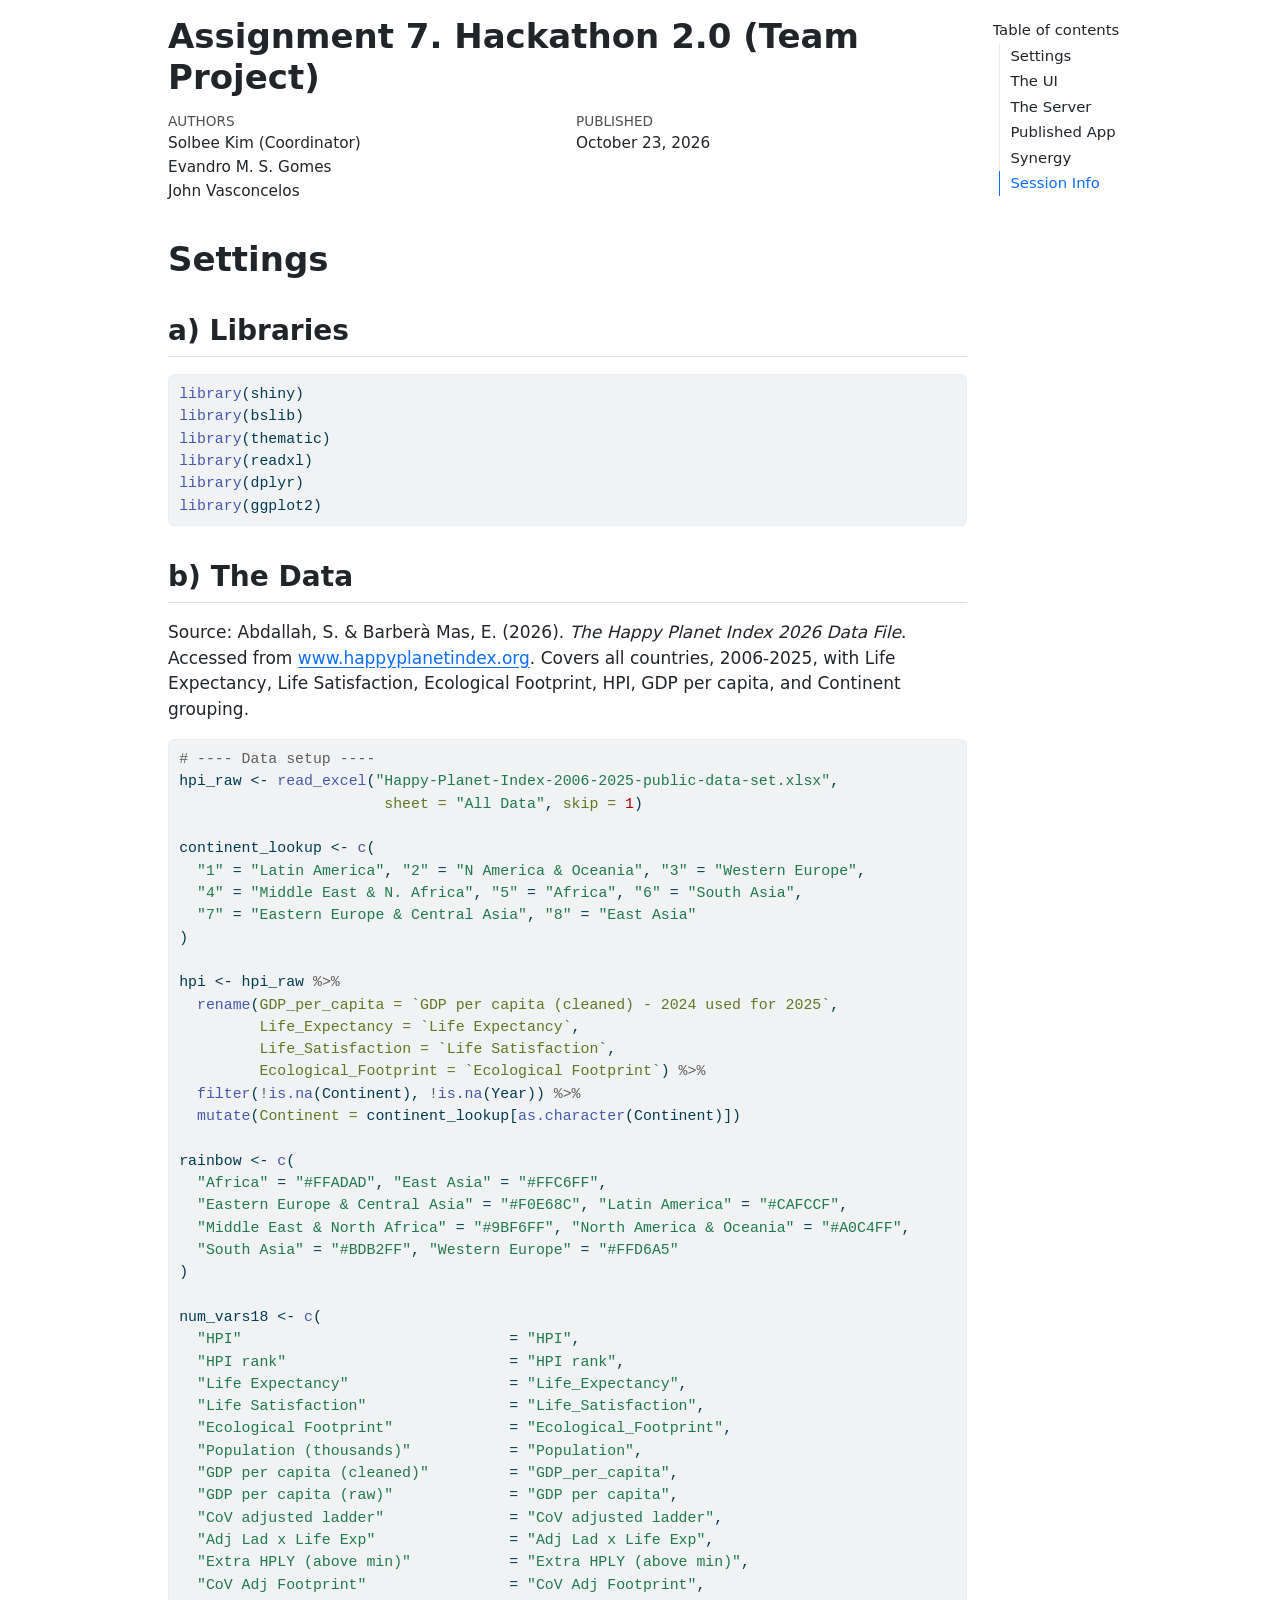
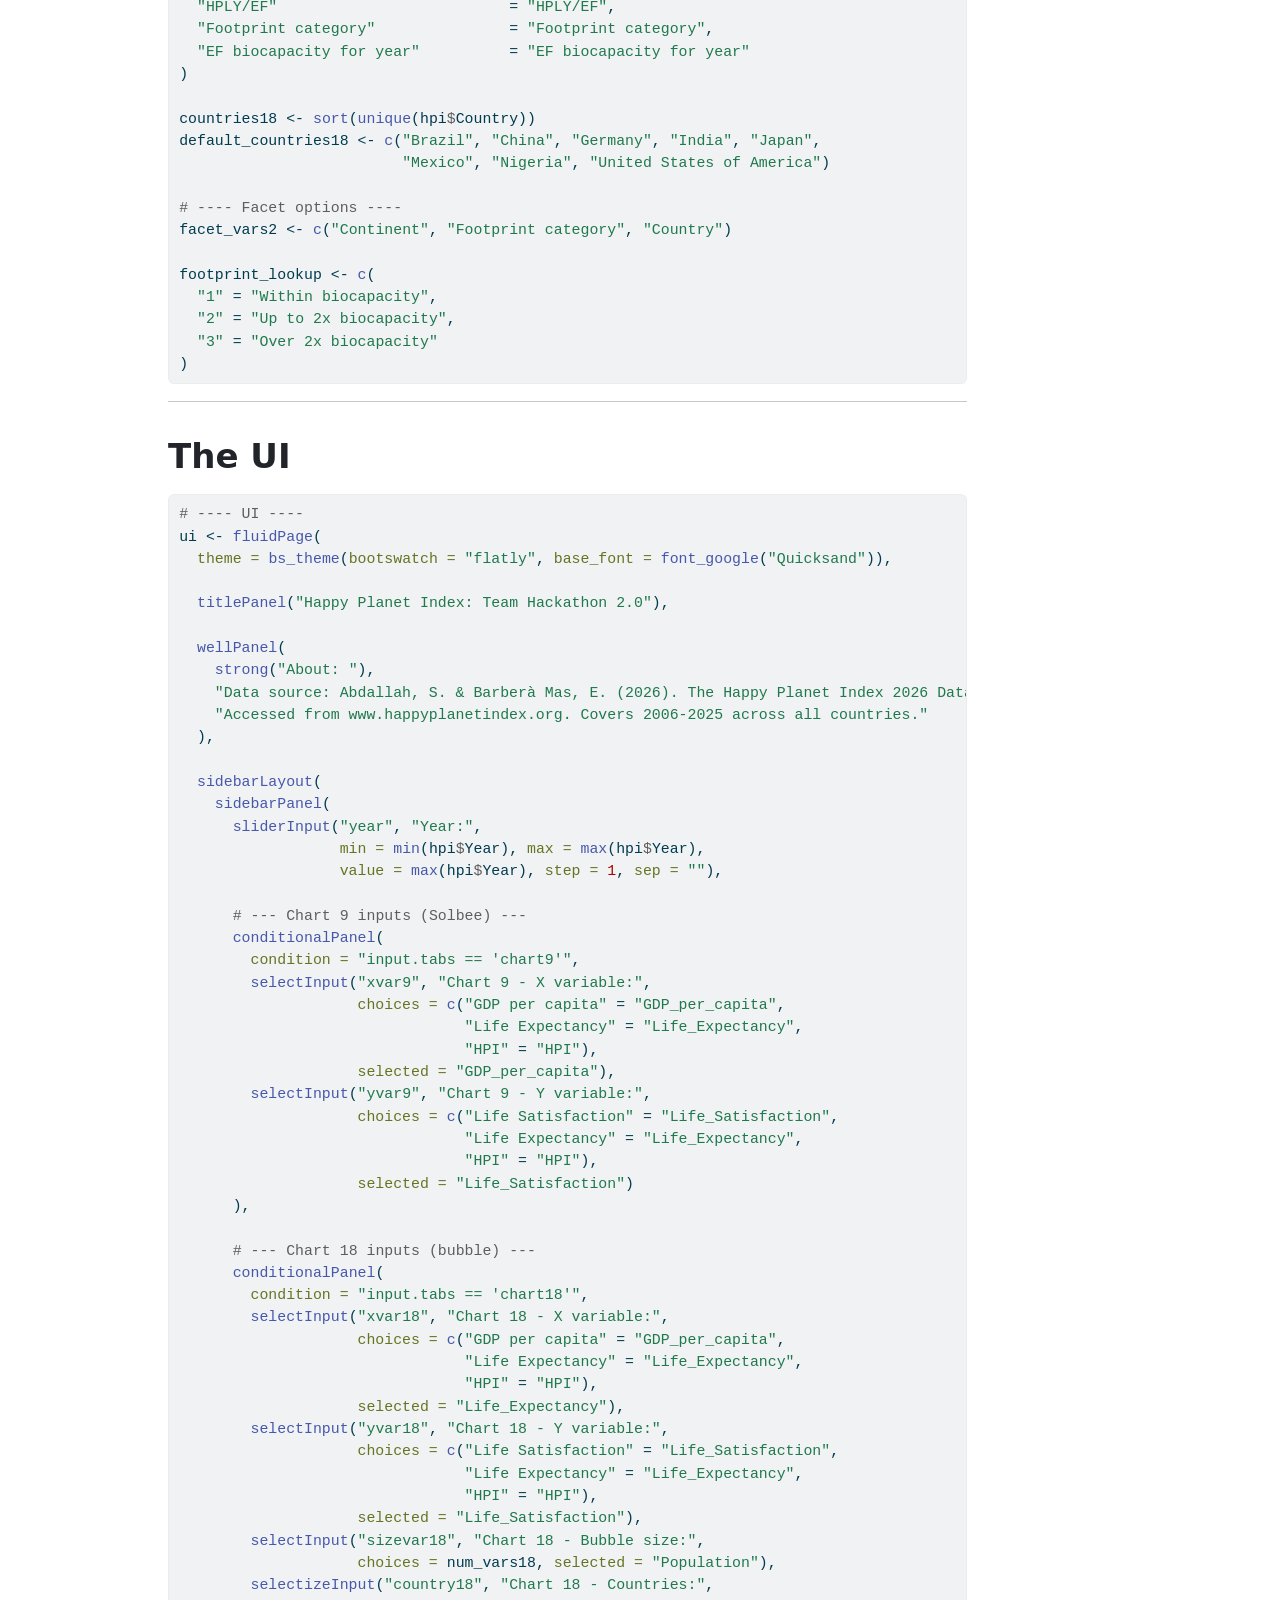
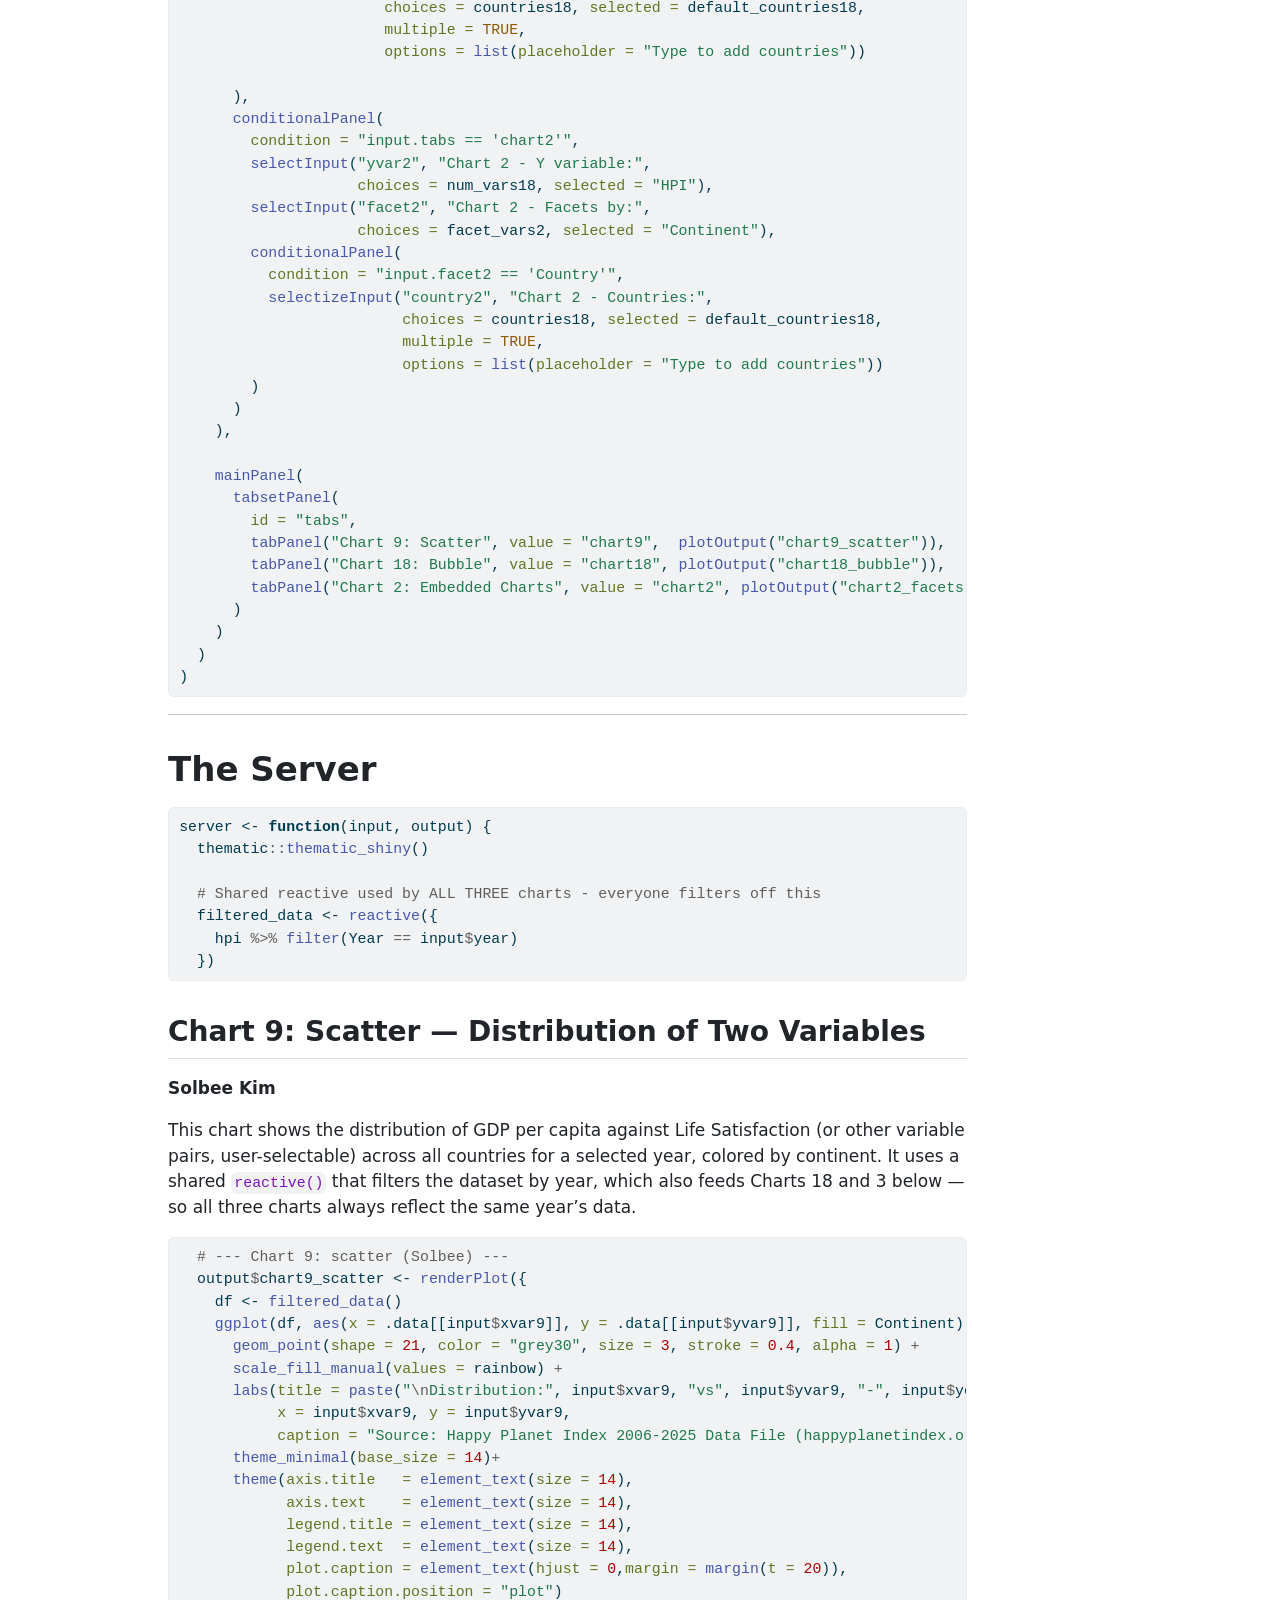
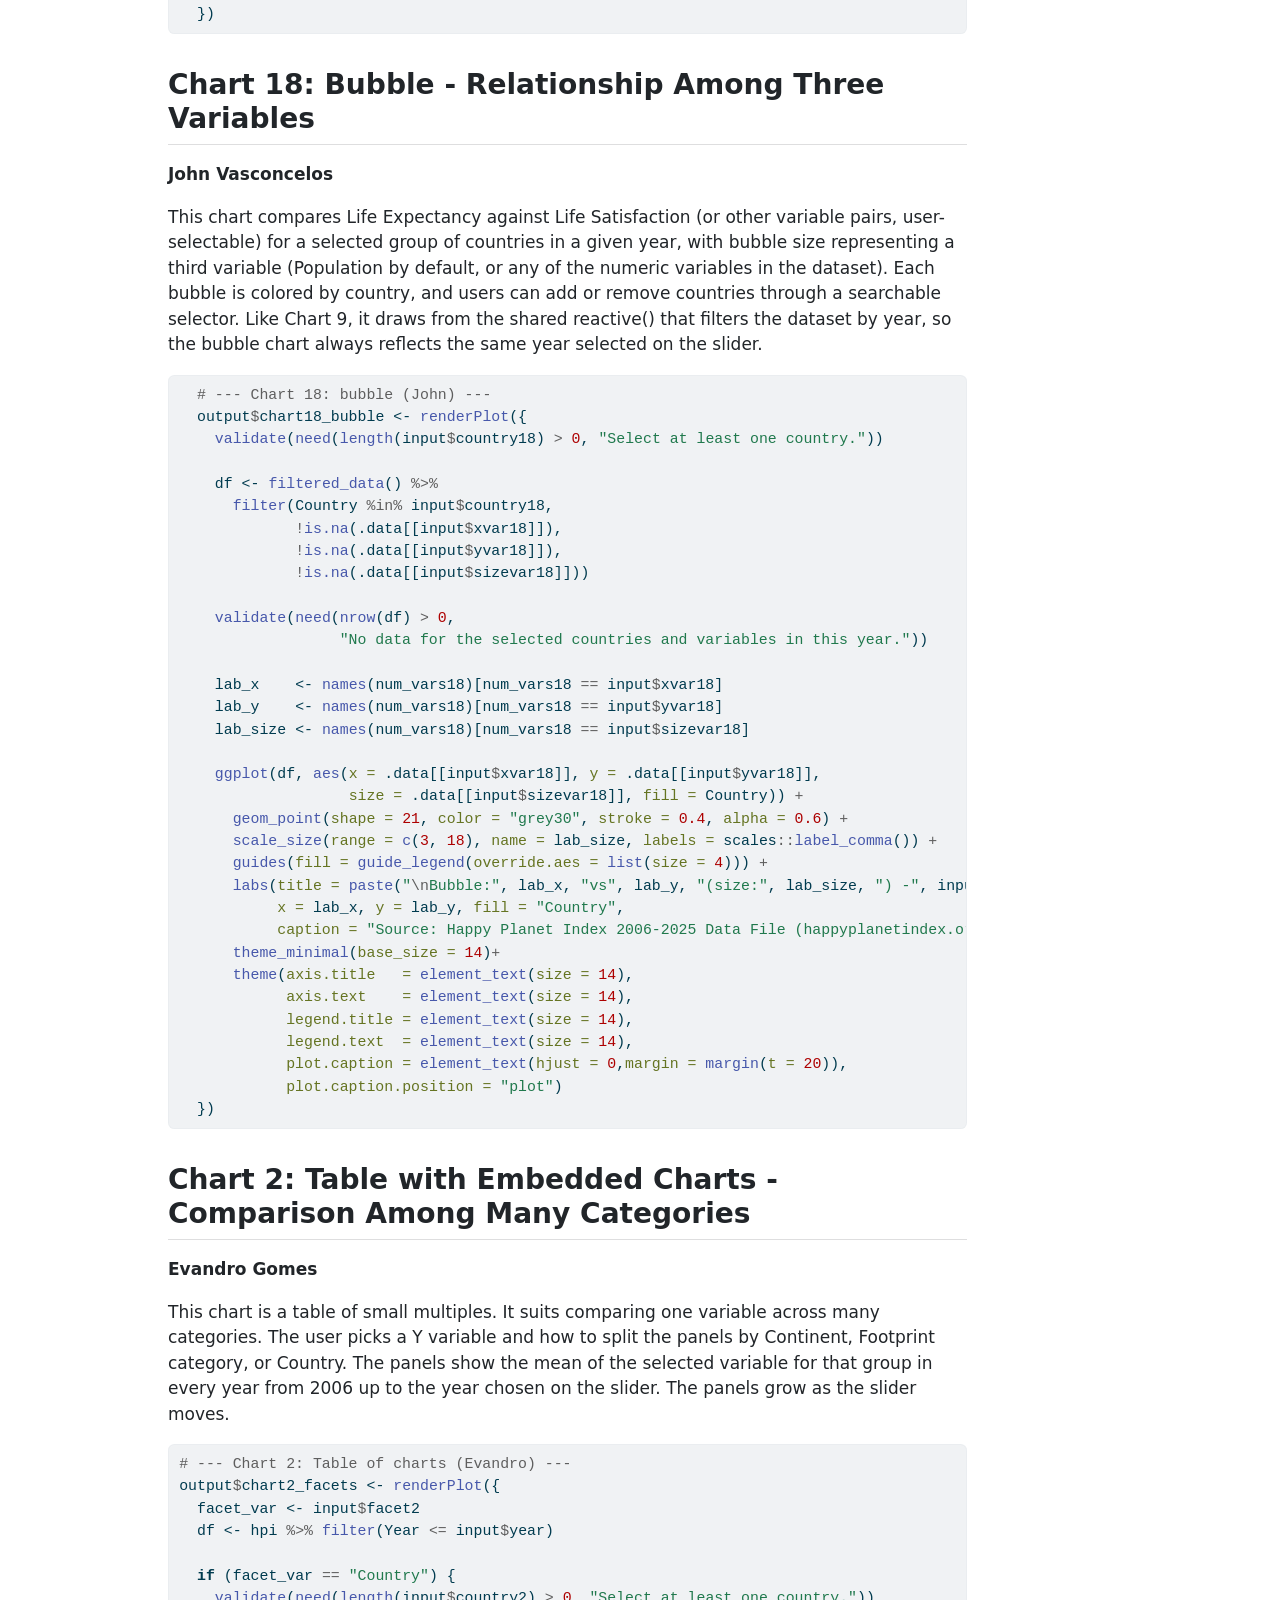
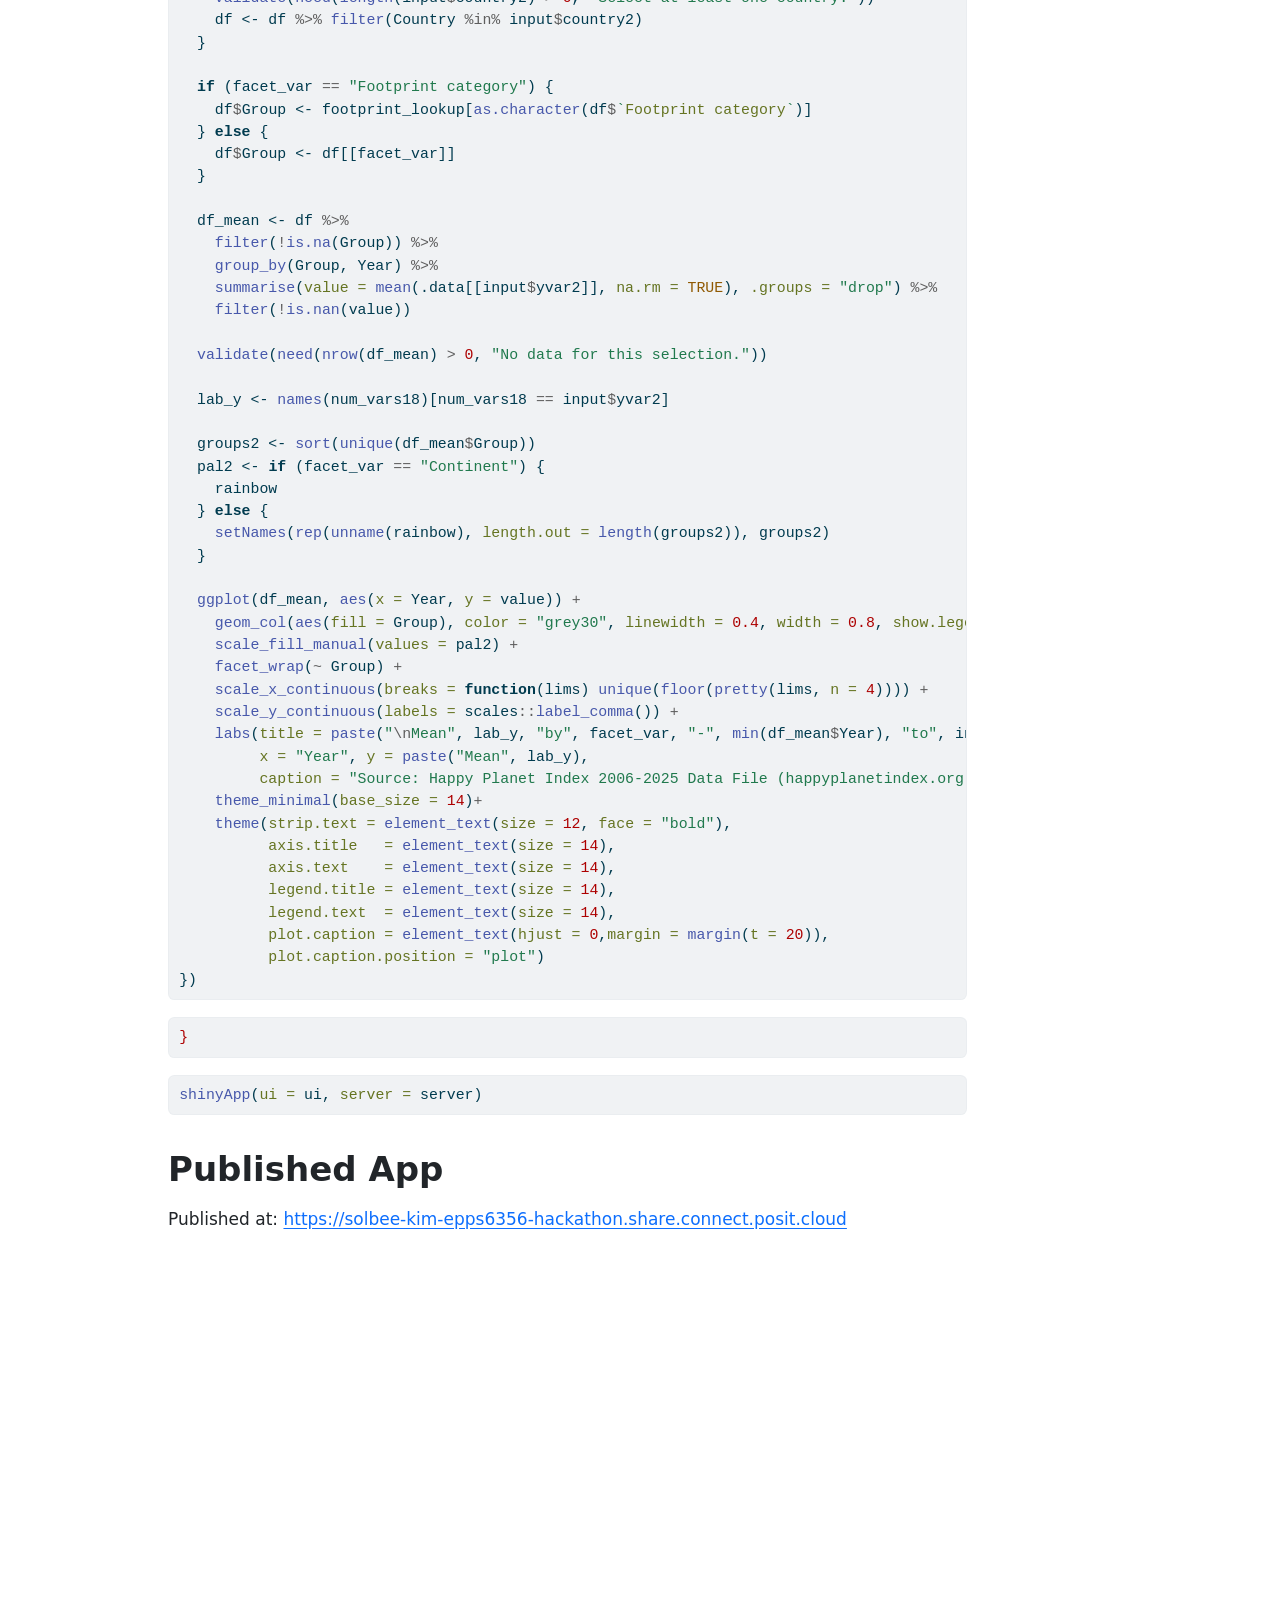
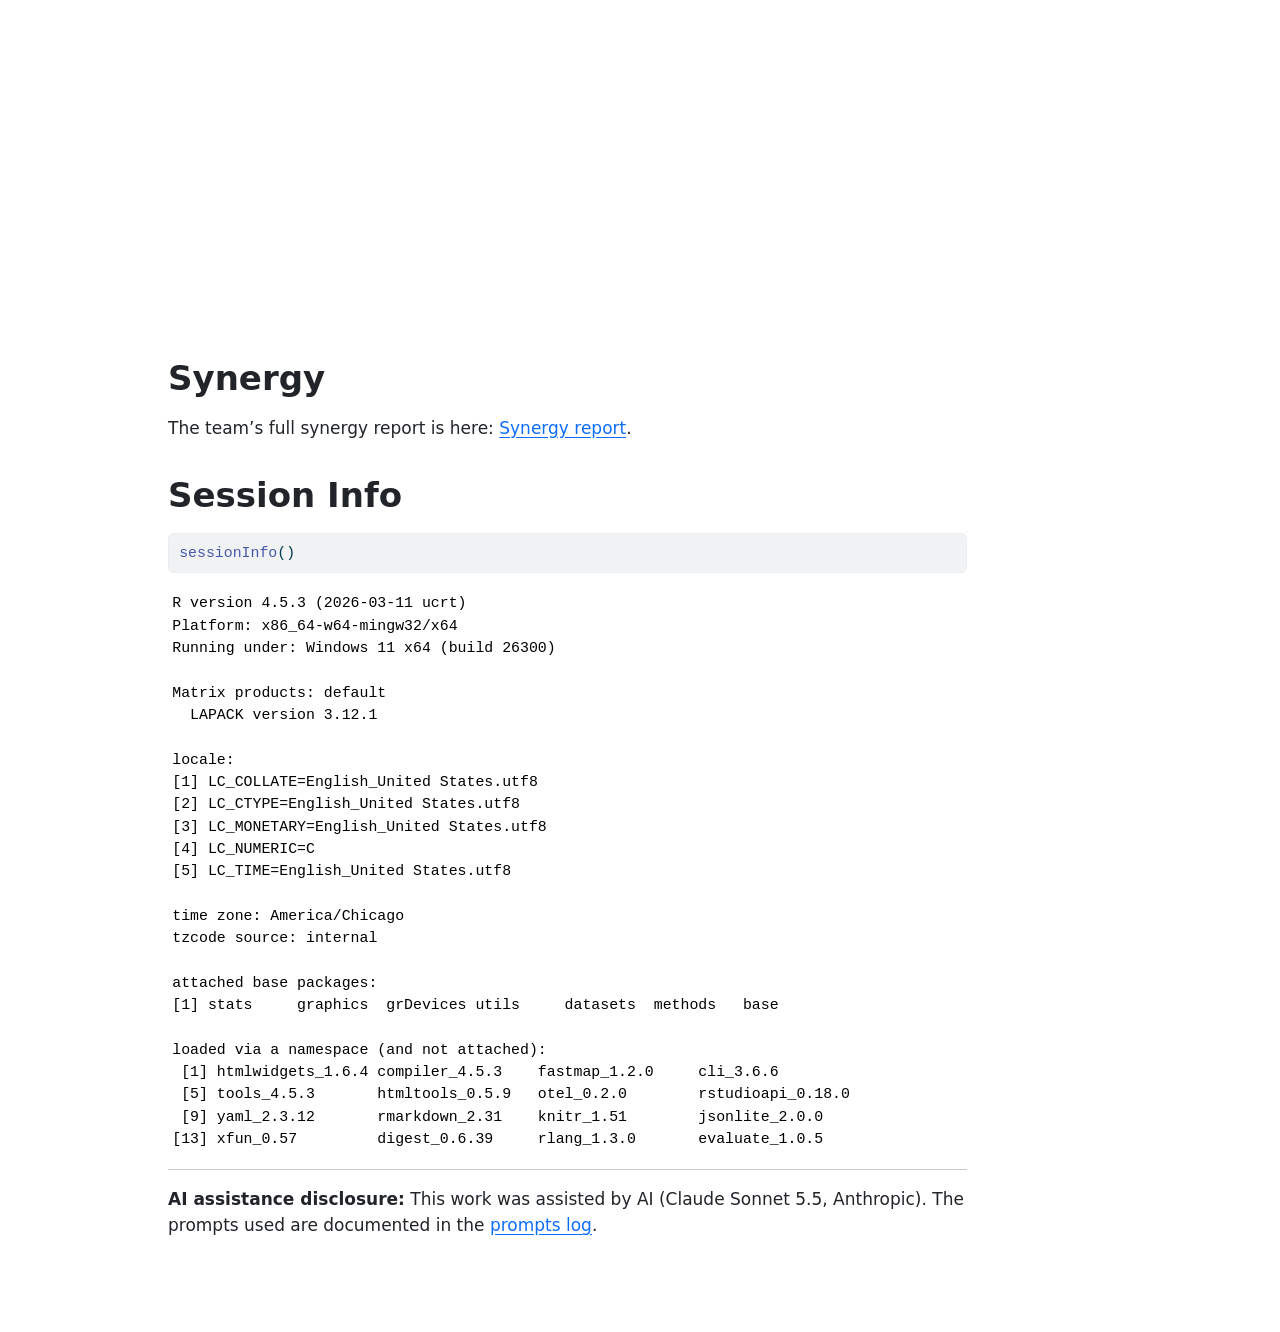
==== hackathon_2/index.html @ e043d7f2 "Create index.html" ====
<!DOCTYPE html>
<html xmlns="http://www.w3.org/1999/xhtml" lang="en" xml:lang="en"><head>

<meta charset="utf-8">
<meta name="generator" content="quarto-1.10.18">

<meta name="viewport" content="width=device-width, initial-scale=1.0, user-scalable=yes">

<meta name="author" content="Solbee Kim (Coordinator)">
<meta name="author" content="Evandro M. S. Gomes">
<meta name="author" content="John Vasconcelos">
<meta name="dcterms.date" content="2026-10-23">

<title>Assignment 7. Hackathon 2.0 (Team Project)</title>
<style>
/* Default styles provided by pandoc.
** See https://pandoc.org/MANUAL.html#variables-for-html for config info.
*/
span.smallcaps{font-variant: small-caps;}
div.columns{display: flex; gap: 1.5em;}
div.column{flex: auto;}
@media screen {
div.columns{gap: min(4vw, 1.5em);}
div.column{overflow-x: auto;}
}
div.hanging-indent{margin-left: 1.5em; text-indent: -1.5em;}
ul.task-list{list-style: none;}
ul.task-list li input[type="checkbox"] {
  width: 0.8em;
  margin: 0 0.8em 0.2em -1em; /* quarto-specific, see https://github.com/quarto-dev/quarto-cli/issues/4556 */ 
  vertical-align: middle;
}
/* CSS for syntax highlighting */
html { -webkit-text-size-adjust: 100%; }
pre > code.sourceCode { white-space: pre; position: relative; }
pre > code.sourceCode > span { display: inline-block; line-height: 1.25; }
pre > code.sourceCode > span:empty { height: 1.2em; }
.sourceCode { overflow: visible; }
code.sourceCode > span { color: inherit; text-decoration: inherit; }
div.sourceCode { margin: 1em 0; }
pre.sourceCode { margin: 0; }
@media screen {
div.sourceCode { overflow: auto; }
}
@media print {
pre > code.sourceCode { white-space: pre-wrap; }
pre > code.sourceCode > span { text-indent: -5em; padding-left: 5em; }
}
pre.numberSource code
  { counter-reset: source-line 0; }
pre.numberSource code > span
  { position: relative; left: -4em; counter-increment: source-line; }
pre.numberSource code > span > a:first-child::before
  { content: counter(source-line);
    position: relative; left: -1em; text-align: right; vertical-align: baseline;
    border: none; display: inline-block;
    -webkit-touch-callout: none; -webkit-user-select: none;
    -khtml-user-select: none; -moz-user-select: none;
    -ms-user-select: none; user-select: none;
    padding: 0 4px; width: 4em;
  }
pre.numberSource { margin-left: 3em;  padding-left: 4px; }
div.sourceCode
  {   }
@media screen {
pre > code.sourceCode > span > a:first-child::before { text-decoration: underline; }
}
</style>


<script src="EPPS6356_assign07_files/libs/clipboard/clipboard.min.js"></script>
<script src="EPPS6356_assign07_files/libs/quarto-html/quarto.js" type="module"></script>
<script src="EPPS6356_assign07_files/libs/quarto-html/tabsets/tabsets.js" type="module"></script>
<script src="EPPS6356_assign07_files/libs/quarto-html/popper.min.js"></script>
<script src="EPPS6356_assign07_files/libs/quarto-html/tippy.umd.min.js"></script>
<script src="EPPS6356_assign07_files/libs/quarto-html/anchor.min.js"></script>
<link href="EPPS6356_assign07_files/libs/quarto-html/tippy.css" rel="stylesheet">
<link href="EPPS6356_assign07_files/libs/quarto-html/quarto-syntax-highlighting-64a204ab8560d761af7679ceaba22944.css" rel="stylesheet" id="quarto-text-highlighting-styles">
<script src="EPPS6356_assign07_files/libs/bootstrap/bootstrap.min.js"></script>
<link href="EPPS6356_assign07_files/libs/bootstrap/bootstrap-icons.css" rel="stylesheet">
<link href="EPPS6356_assign07_files/libs/bootstrap/bootstrap-215b371544c282197b31c8aa00ce3677.min.css" rel="stylesheet" append-hash="true" id="quarto-bootstrap" data-mode="light">


</head>

<body class="quarto-light">

<div id="quarto-content" class="page-columns page-rows-contents page-layout-article">
<div id="quarto-margin-sidebar" class="sidebar margin-sidebar">
  <nav id="TOC" role="doc-toc" class="toc-active">
    <h2 id="toc-title">Table of contents</h2>
   
  <ul>
  <li><a href="#settings" id="toc-settings" class="nav-link active" data-scroll-target="#settings">Settings</a>
  <ul class="collapse">
  <li><a href="#a-libraries" id="toc-a-libraries" class="nav-link" data-scroll-target="#a-libraries">a) Libraries</a></li>
  <li><a href="#b-the-data" id="toc-b-the-data" class="nav-link" data-scroll-target="#b-the-data">b) The Data</a></li>
  </ul></li>
  <li><a href="#the-ui" id="toc-the-ui" class="nav-link" data-scroll-target="#the-ui">The UI</a></li>
  <li><a href="#the-server" id="toc-the-server" class="nav-link" data-scroll-target="#the-server">The Server</a>
  <ul class="collapse">
  <li><a href="#chart-9-scatter-distribution-of-two-variables" id="toc-chart-9-scatter-distribution-of-two-variables" class="nav-link" data-scroll-target="#chart-9-scatter-distribution-of-two-variables">Chart 9: Scatter — Distribution of Two Variables</a></li>
  <li><a href="#chart-18-bubble---relationship-among-three-variables" id="toc-chart-18-bubble---relationship-among-three-variables" class="nav-link" data-scroll-target="#chart-18-bubble---relationship-among-three-variables">Chart 18: Bubble - Relationship Among Three Variables</a></li>
  <li><a href="#chart-2-table-with-embedded-charts---comparison-among-many-categories" id="toc-chart-2-table-with-embedded-charts---comparison-among-many-categories" class="nav-link" data-scroll-target="#chart-2-table-with-embedded-charts---comparison-among-many-categories">Chart 2: Table with Embedded Charts - Comparison Among Many Categories</a></li>
  </ul></li>
  <li><a href="#published-app" id="toc-published-app" class="nav-link" data-scroll-target="#published-app">Published App</a></li>
  <li><a href="#synergy" id="toc-synergy" class="nav-link" data-scroll-target="#synergy">Synergy</a></li>
  <li><a href="#session-info" id="toc-session-info" class="nav-link" data-scroll-target="#session-info">Session Info</a></li>
  </ul>
</nav>
</div>
<main class="content" id="quarto-document-content">

<header id="title-block-header" class="quarto-title-block default">
<div class="quarto-title">
<h1 class="title">Assignment 7. Hackathon 2.0 (Team Project)</h1>
</div>



<div class="quarto-title-meta">

    <div>
    <div class="quarto-title-meta-heading">Authors</div>
    <div class="quarto-title-meta-contents">
             <p>Solbee Kim (Coordinator) </p>
             <p>Evandro M. S. Gomes </p>
             <p>John Vasconcelos </p>
          </div>
  </div>
    
    <div>
    <div class="quarto-title-meta-heading">Published</div>
    <div class="quarto-title-meta-contents">
      <p class="date">October 23, 2026</p>
    </div>
  </div>
  
    
  </div>
  


</header>


<section id="settings" class="level1">
<h1>Settings</h1>
<section id="a-libraries" class="level2">
<h2 class="anchored" data-anchor-id="a-libraries">a) Libraries</h2>
<div class="cell">
<div class="code-copy-outer-scaffold"><div class="sourceCode cell-code" id="cb1"><pre class="sourceCode r code-with-copy"><code class="sourceCode r"><span id="cb1-1"><a href="#cb1-1" aria-hidden="true" tabindex="-1"></a><span class="fu">library</span>(shiny)</span>
<span id="cb1-2"><a href="#cb1-2" aria-hidden="true" tabindex="-1"></a><span class="fu">library</span>(bslib)</span>
<span id="cb1-3"><a href="#cb1-3" aria-hidden="true" tabindex="-1"></a><span class="fu">library</span>(thematic)</span>
<span id="cb1-4"><a href="#cb1-4" aria-hidden="true" tabindex="-1"></a><span class="fu">library</span>(readxl)</span>
<span id="cb1-5"><a href="#cb1-5" aria-hidden="true" tabindex="-1"></a><span class="fu">library</span>(dplyr)</span>
<span id="cb1-6"><a href="#cb1-6" aria-hidden="true" tabindex="-1"></a><span class="fu">library</span>(ggplot2)</span></code></pre></div><button title="Copy to Clipboard" class="code-copy-button"><i class="bi"></i></button></div>
</div>
</section>
<section id="b-the-data" class="level2">
<h2 class="anchored" data-anchor-id="b-the-data">b) The Data</h2>
<p>Source: Abdallah, S. &amp; Barberà Mas, E. (2026). <em>The Happy Planet Index 2026 Data File</em>. Accessed from <a href="https://happyplanetindex.org">www.happyplanetindex.org</a>. Covers all countries, 2006-2025, with Life Expectancy, Life Satisfaction, Ecological Footprint, HPI, GDP per capita, and Continent grouping.</p>
<div class="cell">
<div class="code-copy-outer-scaffold"><div class="sourceCode cell-code" id="cb2"><pre class="sourceCode r code-with-copy"><code class="sourceCode r"><span id="cb2-1"><a href="#cb2-1" aria-hidden="true" tabindex="-1"></a><span class="co"># ---- Data setup ----</span></span>
<span id="cb2-2"><a href="#cb2-2" aria-hidden="true" tabindex="-1"></a>hpi_raw <span class="ot">&lt;-</span> <span class="fu">read_excel</span>(<span class="st">"Happy-Planet-Index-2006-2025-public-data-set.xlsx"</span>,</span>
<span id="cb2-3"><a href="#cb2-3" aria-hidden="true" tabindex="-1"></a>                       <span class="at">sheet =</span> <span class="st">"All Data"</span>, <span class="at">skip =</span> <span class="dv">1</span>)</span>
<span id="cb2-4"><a href="#cb2-4" aria-hidden="true" tabindex="-1"></a></span>
<span id="cb2-5"><a href="#cb2-5" aria-hidden="true" tabindex="-1"></a>continent_lookup <span class="ot">&lt;-</span> <span class="fu">c</span>(</span>
<span id="cb2-6"><a href="#cb2-6" aria-hidden="true" tabindex="-1"></a>  <span class="st">"1"</span> <span class="ot">=</span> <span class="st">"Latin America"</span>, <span class="st">"2"</span> <span class="ot">=</span> <span class="st">"N America &amp; Oceania"</span>, <span class="st">"3"</span> <span class="ot">=</span> <span class="st">"Western Europe"</span>,</span>
<span id="cb2-7"><a href="#cb2-7" aria-hidden="true" tabindex="-1"></a>  <span class="st">"4"</span> <span class="ot">=</span> <span class="st">"Middle East &amp; N. Africa"</span>, <span class="st">"5"</span> <span class="ot">=</span> <span class="st">"Africa"</span>, <span class="st">"6"</span> <span class="ot">=</span> <span class="st">"South Asia"</span>,</span>
<span id="cb2-8"><a href="#cb2-8" aria-hidden="true" tabindex="-1"></a>  <span class="st">"7"</span> <span class="ot">=</span> <span class="st">"Eastern Europe &amp; Central Asia"</span>, <span class="st">"8"</span> <span class="ot">=</span> <span class="st">"East Asia"</span></span>
<span id="cb2-9"><a href="#cb2-9" aria-hidden="true" tabindex="-1"></a>)</span>
<span id="cb2-10"><a href="#cb2-10" aria-hidden="true" tabindex="-1"></a></span>
<span id="cb2-11"><a href="#cb2-11" aria-hidden="true" tabindex="-1"></a>hpi <span class="ot">&lt;-</span> hpi_raw <span class="sc">%&gt;%</span></span>
<span id="cb2-12"><a href="#cb2-12" aria-hidden="true" tabindex="-1"></a>  <span class="fu">rename</span>(<span class="at">GDP_per_capita =</span> <span class="st">`</span><span class="at">GDP per capita (cleaned) - 2024 used for 2025</span><span class="st">`</span>,</span>
<span id="cb2-13"><a href="#cb2-13" aria-hidden="true" tabindex="-1"></a>         <span class="at">Life_Expectancy =</span> <span class="st">`</span><span class="at">Life Expectancy</span><span class="st">`</span>,</span>
<span id="cb2-14"><a href="#cb2-14" aria-hidden="true" tabindex="-1"></a>         <span class="at">Life_Satisfaction =</span> <span class="st">`</span><span class="at">Life Satisfaction</span><span class="st">`</span>,</span>
<span id="cb2-15"><a href="#cb2-15" aria-hidden="true" tabindex="-1"></a>         <span class="at">Ecological_Footprint =</span> <span class="st">`</span><span class="at">Ecological Footprint</span><span class="st">`</span>) <span class="sc">%&gt;%</span></span>
<span id="cb2-16"><a href="#cb2-16" aria-hidden="true" tabindex="-1"></a>  <span class="fu">filter</span>(<span class="sc">!</span><span class="fu">is.na</span>(Continent), <span class="sc">!</span><span class="fu">is.na</span>(Year)) <span class="sc">%&gt;%</span></span>
<span id="cb2-17"><a href="#cb2-17" aria-hidden="true" tabindex="-1"></a>  <span class="fu">mutate</span>(<span class="at">Continent =</span> continent_lookup[<span class="fu">as.character</span>(Continent)])</span>
<span id="cb2-18"><a href="#cb2-18" aria-hidden="true" tabindex="-1"></a></span>
<span id="cb2-19"><a href="#cb2-19" aria-hidden="true" tabindex="-1"></a>rainbow <span class="ot">&lt;-</span> <span class="fu">c</span>(</span>
<span id="cb2-20"><a href="#cb2-20" aria-hidden="true" tabindex="-1"></a>  <span class="st">"Africa"</span> <span class="ot">=</span> <span class="st">"#FFADAD"</span>, <span class="st">"East Asia"</span> <span class="ot">=</span> <span class="st">"#FFC6FF"</span>,</span>
<span id="cb2-21"><a href="#cb2-21" aria-hidden="true" tabindex="-1"></a>  <span class="st">"Eastern Europe &amp; Central Asia"</span> <span class="ot">=</span> <span class="st">"#F0E68C"</span>, <span class="st">"Latin America"</span> <span class="ot">=</span> <span class="st">"#CAFCCF"</span>,</span>
<span id="cb2-22"><a href="#cb2-22" aria-hidden="true" tabindex="-1"></a>  <span class="st">"Middle East &amp; North Africa"</span> <span class="ot">=</span> <span class="st">"#9BF6FF"</span>, <span class="st">"North America &amp; Oceania"</span> <span class="ot">=</span> <span class="st">"#A0C4FF"</span>,</span>
<span id="cb2-23"><a href="#cb2-23" aria-hidden="true" tabindex="-1"></a>  <span class="st">"South Asia"</span> <span class="ot">=</span> <span class="st">"#BDB2FF"</span>, <span class="st">"Western Europe"</span> <span class="ot">=</span> <span class="st">"#FFD6A5"</span></span>
<span id="cb2-24"><a href="#cb2-24" aria-hidden="true" tabindex="-1"></a>)</span>
<span id="cb2-25"><a href="#cb2-25" aria-hidden="true" tabindex="-1"></a></span>
<span id="cb2-26"><a href="#cb2-26" aria-hidden="true" tabindex="-1"></a>num_vars18 <span class="ot">&lt;-</span> <span class="fu">c</span>(</span>
<span id="cb2-27"><a href="#cb2-27" aria-hidden="true" tabindex="-1"></a>  <span class="st">"HPI"</span>                              <span class="ot">=</span> <span class="st">"HPI"</span>,</span>
<span id="cb2-28"><a href="#cb2-28" aria-hidden="true" tabindex="-1"></a>  <span class="st">"HPI rank"</span>                         <span class="ot">=</span> <span class="st">"HPI rank"</span>,</span>
<span id="cb2-29"><a href="#cb2-29" aria-hidden="true" tabindex="-1"></a>  <span class="st">"Life Expectancy"</span>                  <span class="ot">=</span> <span class="st">"Life_Expectancy"</span>,</span>
<span id="cb2-30"><a href="#cb2-30" aria-hidden="true" tabindex="-1"></a>  <span class="st">"Life Satisfaction"</span>                <span class="ot">=</span> <span class="st">"Life_Satisfaction"</span>,</span>
<span id="cb2-31"><a href="#cb2-31" aria-hidden="true" tabindex="-1"></a>  <span class="st">"Ecological Footprint"</span>             <span class="ot">=</span> <span class="st">"Ecological_Footprint"</span>,</span>
<span id="cb2-32"><a href="#cb2-32" aria-hidden="true" tabindex="-1"></a>  <span class="st">"Population (thousands)"</span>           <span class="ot">=</span> <span class="st">"Population"</span>,</span>
<span id="cb2-33"><a href="#cb2-33" aria-hidden="true" tabindex="-1"></a>  <span class="st">"GDP per capita (cleaned)"</span>         <span class="ot">=</span> <span class="st">"GDP_per_capita"</span>,</span>
<span id="cb2-34"><a href="#cb2-34" aria-hidden="true" tabindex="-1"></a>  <span class="st">"GDP per capita (raw)"</span>             <span class="ot">=</span> <span class="st">"GDP per capita"</span>,</span>
<span id="cb2-35"><a href="#cb2-35" aria-hidden="true" tabindex="-1"></a>  <span class="st">"CoV adjusted ladder"</span>              <span class="ot">=</span> <span class="st">"CoV adjusted ladder"</span>,</span>
<span id="cb2-36"><a href="#cb2-36" aria-hidden="true" tabindex="-1"></a>  <span class="st">"Adj Lad x Life Exp"</span>               <span class="ot">=</span> <span class="st">"Adj Lad x Life Exp"</span>,</span>
<span id="cb2-37"><a href="#cb2-37" aria-hidden="true" tabindex="-1"></a>  <span class="st">"Extra HPLY (above min)"</span>           <span class="ot">=</span> <span class="st">"Extra HPLY (above min)"</span>,</span>
<span id="cb2-38"><a href="#cb2-38" aria-hidden="true" tabindex="-1"></a>  <span class="st">"CoV Adj Footprint"</span>                <span class="ot">=</span> <span class="st">"CoV Adj Footprint"</span>,</span>
<span id="cb2-39"><a href="#cb2-39" aria-hidden="true" tabindex="-1"></a>  <span class="st">"HPLY/EF"</span>                          <span class="ot">=</span> <span class="st">"HPLY/EF"</span>,</span>
<span id="cb2-40"><a href="#cb2-40" aria-hidden="true" tabindex="-1"></a>  <span class="st">"Footprint category"</span>               <span class="ot">=</span> <span class="st">"Footprint category"</span>,</span>
<span id="cb2-41"><a href="#cb2-41" aria-hidden="true" tabindex="-1"></a>  <span class="st">"EF biocapacity for year"</span>          <span class="ot">=</span> <span class="st">"EF biocapacity for year"</span></span>
<span id="cb2-42"><a href="#cb2-42" aria-hidden="true" tabindex="-1"></a>)</span>
<span id="cb2-43"><a href="#cb2-43" aria-hidden="true" tabindex="-1"></a></span>
<span id="cb2-44"><a href="#cb2-44" aria-hidden="true" tabindex="-1"></a>countries18 <span class="ot">&lt;-</span> <span class="fu">sort</span>(<span class="fu">unique</span>(hpi<span class="sc">$</span>Country))</span>
<span id="cb2-45"><a href="#cb2-45" aria-hidden="true" tabindex="-1"></a>default_countries18 <span class="ot">&lt;-</span> <span class="fu">c</span>(<span class="st">"Brazil"</span>, <span class="st">"China"</span>, <span class="st">"Germany"</span>, <span class="st">"India"</span>, <span class="st">"Japan"</span>,</span>
<span id="cb2-46"><a href="#cb2-46" aria-hidden="true" tabindex="-1"></a>                         <span class="st">"Mexico"</span>, <span class="st">"Nigeria"</span>, <span class="st">"United States of America"</span>)</span>
<span id="cb2-47"><a href="#cb2-47" aria-hidden="true" tabindex="-1"></a></span>
<span id="cb2-48"><a href="#cb2-48" aria-hidden="true" tabindex="-1"></a><span class="co"># ---- Facet options ----</span></span>
<span id="cb2-49"><a href="#cb2-49" aria-hidden="true" tabindex="-1"></a>facet_vars2 <span class="ot">&lt;-</span> <span class="fu">c</span>(<span class="st">"Continent"</span>, <span class="st">"Footprint category"</span>, <span class="st">"Country"</span>)</span>
<span id="cb2-50"><a href="#cb2-50" aria-hidden="true" tabindex="-1"></a></span>
<span id="cb2-51"><a href="#cb2-51" aria-hidden="true" tabindex="-1"></a>footprint_lookup <span class="ot">&lt;-</span> <span class="fu">c</span>(</span>
<span id="cb2-52"><a href="#cb2-52" aria-hidden="true" tabindex="-1"></a>  <span class="st">"1"</span> <span class="ot">=</span> <span class="st">"Within biocapacity"</span>,</span>
<span id="cb2-53"><a href="#cb2-53" aria-hidden="true" tabindex="-1"></a>  <span class="st">"2"</span> <span class="ot">=</span> <span class="st">"Up to 2x biocapacity"</span>,</span>
<span id="cb2-54"><a href="#cb2-54" aria-hidden="true" tabindex="-1"></a>  <span class="st">"3"</span> <span class="ot">=</span> <span class="st">"Over 2x biocapacity"</span></span>
<span id="cb2-55"><a href="#cb2-55" aria-hidden="true" tabindex="-1"></a>)</span></code></pre></div><button title="Copy to Clipboard" class="code-copy-button"><i class="bi"></i></button></div>
</div>
<hr>
</section>
</section>
<section id="the-ui" class="level1">
<h1>The UI</h1>
<div class="cell">
<div class="code-copy-outer-scaffold"><div class="sourceCode cell-code" id="cb3"><pre class="sourceCode r code-with-copy"><code class="sourceCode r"><span id="cb3-1"><a href="#cb3-1" aria-hidden="true" tabindex="-1"></a><span class="co"># ---- UI ----</span></span>
<span id="cb3-2"><a href="#cb3-2" aria-hidden="true" tabindex="-1"></a>ui <span class="ot">&lt;-</span> <span class="fu">fluidPage</span>(</span>
<span id="cb3-3"><a href="#cb3-3" aria-hidden="true" tabindex="-1"></a>  <span class="at">theme =</span> <span class="fu">bs_theme</span>(<span class="at">bootswatch =</span> <span class="st">"flatly"</span>, <span class="at">base_font =</span> <span class="fu">font_google</span>(<span class="st">"Quicksand"</span>)),</span>
<span id="cb3-4"><a href="#cb3-4" aria-hidden="true" tabindex="-1"></a>  </span>
<span id="cb3-5"><a href="#cb3-5" aria-hidden="true" tabindex="-1"></a>  <span class="fu">titlePanel</span>(<span class="st">"Happy Planet Index: Team Hackathon 2.0"</span>),</span>
<span id="cb3-6"><a href="#cb3-6" aria-hidden="true" tabindex="-1"></a>  </span>
<span id="cb3-7"><a href="#cb3-7" aria-hidden="true" tabindex="-1"></a>  <span class="fu">wellPanel</span>(</span>
<span id="cb3-8"><a href="#cb3-8" aria-hidden="true" tabindex="-1"></a>    <span class="fu">strong</span>(<span class="st">"About: "</span>),</span>
<span id="cb3-9"><a href="#cb3-9" aria-hidden="true" tabindex="-1"></a>    <span class="st">"Data source: Abdallah, S. &amp; Barberà Mas, E. (2026). The Happy Planet Index 2026 Data File. "</span>,</span>
<span id="cb3-10"><a href="#cb3-10" aria-hidden="true" tabindex="-1"></a>    <span class="st">"Accessed from www.happyplanetindex.org. Covers 2006-2025 across all countries."</span></span>
<span id="cb3-11"><a href="#cb3-11" aria-hidden="true" tabindex="-1"></a>  ),</span>
<span id="cb3-12"><a href="#cb3-12" aria-hidden="true" tabindex="-1"></a>  </span>
<span id="cb3-13"><a href="#cb3-13" aria-hidden="true" tabindex="-1"></a>  <span class="fu">sidebarLayout</span>(</span>
<span id="cb3-14"><a href="#cb3-14" aria-hidden="true" tabindex="-1"></a>    <span class="fu">sidebarPanel</span>(</span>
<span id="cb3-15"><a href="#cb3-15" aria-hidden="true" tabindex="-1"></a>      <span class="fu">sliderInput</span>(<span class="st">"year"</span>, <span class="st">"Year:"</span>,</span>
<span id="cb3-16"><a href="#cb3-16" aria-hidden="true" tabindex="-1"></a>                  <span class="at">min =</span> <span class="fu">min</span>(hpi<span class="sc">$</span>Year), <span class="at">max =</span> <span class="fu">max</span>(hpi<span class="sc">$</span>Year),</span>
<span id="cb3-17"><a href="#cb3-17" aria-hidden="true" tabindex="-1"></a>                  <span class="at">value =</span> <span class="fu">max</span>(hpi<span class="sc">$</span>Year), <span class="at">step =</span> <span class="dv">1</span>, <span class="at">sep =</span> <span class="st">""</span>),</span>
<span id="cb3-18"><a href="#cb3-18" aria-hidden="true" tabindex="-1"></a>      </span>
<span id="cb3-19"><a href="#cb3-19" aria-hidden="true" tabindex="-1"></a>      <span class="co"># --- Chart 9 inputs (Solbee) ---</span></span>
<span id="cb3-20"><a href="#cb3-20" aria-hidden="true" tabindex="-1"></a>      <span class="fu">conditionalPanel</span>(</span>
<span id="cb3-21"><a href="#cb3-21" aria-hidden="true" tabindex="-1"></a>        <span class="at">condition =</span> <span class="st">"input.tabs == 'chart9'"</span>,</span>
<span id="cb3-22"><a href="#cb3-22" aria-hidden="true" tabindex="-1"></a>        <span class="fu">selectInput</span>(<span class="st">"xvar9"</span>, <span class="st">"Chart 9 - X variable:"</span>,</span>
<span id="cb3-23"><a href="#cb3-23" aria-hidden="true" tabindex="-1"></a>                    <span class="at">choices =</span> <span class="fu">c</span>(<span class="st">"GDP per capita"</span> <span class="ot">=</span> <span class="st">"GDP_per_capita"</span>,</span>
<span id="cb3-24"><a href="#cb3-24" aria-hidden="true" tabindex="-1"></a>                                <span class="st">"Life Expectancy"</span> <span class="ot">=</span> <span class="st">"Life_Expectancy"</span>,</span>
<span id="cb3-25"><a href="#cb3-25" aria-hidden="true" tabindex="-1"></a>                                <span class="st">"HPI"</span> <span class="ot">=</span> <span class="st">"HPI"</span>),</span>
<span id="cb3-26"><a href="#cb3-26" aria-hidden="true" tabindex="-1"></a>                    <span class="at">selected =</span> <span class="st">"GDP_per_capita"</span>),</span>
<span id="cb3-27"><a href="#cb3-27" aria-hidden="true" tabindex="-1"></a>        <span class="fu">selectInput</span>(<span class="st">"yvar9"</span>, <span class="st">"Chart 9 - Y variable:"</span>,</span>
<span id="cb3-28"><a href="#cb3-28" aria-hidden="true" tabindex="-1"></a>                    <span class="at">choices =</span> <span class="fu">c</span>(<span class="st">"Life Satisfaction"</span> <span class="ot">=</span> <span class="st">"Life_Satisfaction"</span>,</span>
<span id="cb3-29"><a href="#cb3-29" aria-hidden="true" tabindex="-1"></a>                                <span class="st">"Life Expectancy"</span> <span class="ot">=</span> <span class="st">"Life_Expectancy"</span>,</span>
<span id="cb3-30"><a href="#cb3-30" aria-hidden="true" tabindex="-1"></a>                                <span class="st">"HPI"</span> <span class="ot">=</span> <span class="st">"HPI"</span>),</span>
<span id="cb3-31"><a href="#cb3-31" aria-hidden="true" tabindex="-1"></a>                    <span class="at">selected =</span> <span class="st">"Life_Satisfaction"</span>)</span>
<span id="cb3-32"><a href="#cb3-32" aria-hidden="true" tabindex="-1"></a>      ),</span>
<span id="cb3-33"><a href="#cb3-33" aria-hidden="true" tabindex="-1"></a>      </span>
<span id="cb3-34"><a href="#cb3-34" aria-hidden="true" tabindex="-1"></a>      <span class="co"># --- Chart 18 inputs (bubble) ---</span></span>
<span id="cb3-35"><a href="#cb3-35" aria-hidden="true" tabindex="-1"></a>      <span class="fu">conditionalPanel</span>(</span>
<span id="cb3-36"><a href="#cb3-36" aria-hidden="true" tabindex="-1"></a>        <span class="at">condition =</span> <span class="st">"input.tabs == 'chart18'"</span>,</span>
<span id="cb3-37"><a href="#cb3-37" aria-hidden="true" tabindex="-1"></a>        <span class="fu">selectInput</span>(<span class="st">"xvar18"</span>, <span class="st">"Chart 18 - X variable:"</span>,</span>
<span id="cb3-38"><a href="#cb3-38" aria-hidden="true" tabindex="-1"></a>                    <span class="at">choices =</span> <span class="fu">c</span>(<span class="st">"GDP per capita"</span> <span class="ot">=</span> <span class="st">"GDP_per_capita"</span>,</span>
<span id="cb3-39"><a href="#cb3-39" aria-hidden="true" tabindex="-1"></a>                                <span class="st">"Life Expectancy"</span> <span class="ot">=</span> <span class="st">"Life_Expectancy"</span>,</span>
<span id="cb3-40"><a href="#cb3-40" aria-hidden="true" tabindex="-1"></a>                                <span class="st">"HPI"</span> <span class="ot">=</span> <span class="st">"HPI"</span>),</span>
<span id="cb3-41"><a href="#cb3-41" aria-hidden="true" tabindex="-1"></a>                    <span class="at">selected =</span> <span class="st">"Life_Expectancy"</span>),</span>
<span id="cb3-42"><a href="#cb3-42" aria-hidden="true" tabindex="-1"></a>        <span class="fu">selectInput</span>(<span class="st">"yvar18"</span>, <span class="st">"Chart 18 - Y variable:"</span>,</span>
<span id="cb3-43"><a href="#cb3-43" aria-hidden="true" tabindex="-1"></a>                    <span class="at">choices =</span> <span class="fu">c</span>(<span class="st">"Life Satisfaction"</span> <span class="ot">=</span> <span class="st">"Life_Satisfaction"</span>,</span>
<span id="cb3-44"><a href="#cb3-44" aria-hidden="true" tabindex="-1"></a>                                <span class="st">"Life Expectancy"</span> <span class="ot">=</span> <span class="st">"Life_Expectancy"</span>,</span>
<span id="cb3-45"><a href="#cb3-45" aria-hidden="true" tabindex="-1"></a>                                <span class="st">"HPI"</span> <span class="ot">=</span> <span class="st">"HPI"</span>),</span>
<span id="cb3-46"><a href="#cb3-46" aria-hidden="true" tabindex="-1"></a>                    <span class="at">selected =</span> <span class="st">"Life_Satisfaction"</span>),</span>
<span id="cb3-47"><a href="#cb3-47" aria-hidden="true" tabindex="-1"></a>        <span class="fu">selectInput</span>(<span class="st">"sizevar18"</span>, <span class="st">"Chart 18 - Bubble size:"</span>,</span>
<span id="cb3-48"><a href="#cb3-48" aria-hidden="true" tabindex="-1"></a>                    <span class="at">choices =</span> num_vars18, <span class="at">selected =</span> <span class="st">"Population"</span>),</span>
<span id="cb3-49"><a href="#cb3-49" aria-hidden="true" tabindex="-1"></a>        <span class="fu">selectizeInput</span>(<span class="st">"country18"</span>, <span class="st">"Chart 18 - Countries:"</span>,</span>
<span id="cb3-50"><a href="#cb3-50" aria-hidden="true" tabindex="-1"></a>                       <span class="at">choices =</span> countries18, <span class="at">selected =</span> default_countries18,</span>
<span id="cb3-51"><a href="#cb3-51" aria-hidden="true" tabindex="-1"></a>                       <span class="at">multiple =</span> <span class="cn">TRUE</span>,</span>
<span id="cb3-52"><a href="#cb3-52" aria-hidden="true" tabindex="-1"></a>                       <span class="at">options =</span> <span class="fu">list</span>(<span class="at">placeholder =</span> <span class="st">"Type to add countries"</span>))</span>
<span id="cb3-53"><a href="#cb3-53" aria-hidden="true" tabindex="-1"></a>        </span>
<span id="cb3-54"><a href="#cb3-54" aria-hidden="true" tabindex="-1"></a>      ),</span>
<span id="cb3-55"><a href="#cb3-55" aria-hidden="true" tabindex="-1"></a>      <span class="fu">conditionalPanel</span>(</span>
<span id="cb3-56"><a href="#cb3-56" aria-hidden="true" tabindex="-1"></a>        <span class="at">condition =</span> <span class="st">"input.tabs == 'chart2'"</span>,</span>
<span id="cb3-57"><a href="#cb3-57" aria-hidden="true" tabindex="-1"></a>        <span class="fu">selectInput</span>(<span class="st">"yvar2"</span>, <span class="st">"Chart 2 - Y variable:"</span>,</span>
<span id="cb3-58"><a href="#cb3-58" aria-hidden="true" tabindex="-1"></a>                    <span class="at">choices =</span> num_vars18, <span class="at">selected =</span> <span class="st">"HPI"</span>),</span>
<span id="cb3-59"><a href="#cb3-59" aria-hidden="true" tabindex="-1"></a>        <span class="fu">selectInput</span>(<span class="st">"facet2"</span>, <span class="st">"Chart 2 - Facets by:"</span>,</span>
<span id="cb3-60"><a href="#cb3-60" aria-hidden="true" tabindex="-1"></a>                    <span class="at">choices =</span> facet_vars2, <span class="at">selected =</span> <span class="st">"Continent"</span>),</span>
<span id="cb3-61"><a href="#cb3-61" aria-hidden="true" tabindex="-1"></a>        <span class="fu">conditionalPanel</span>(</span>
<span id="cb3-62"><a href="#cb3-62" aria-hidden="true" tabindex="-1"></a>          <span class="at">condition =</span> <span class="st">"input.facet2 == 'Country'"</span>,</span>
<span id="cb3-63"><a href="#cb3-63" aria-hidden="true" tabindex="-1"></a>          <span class="fu">selectizeInput</span>(<span class="st">"country2"</span>, <span class="st">"Chart 2 - Countries:"</span>,</span>
<span id="cb3-64"><a href="#cb3-64" aria-hidden="true" tabindex="-1"></a>                         <span class="at">choices =</span> countries18, <span class="at">selected =</span> default_countries18,</span>
<span id="cb3-65"><a href="#cb3-65" aria-hidden="true" tabindex="-1"></a>                         <span class="at">multiple =</span> <span class="cn">TRUE</span>,</span>
<span id="cb3-66"><a href="#cb3-66" aria-hidden="true" tabindex="-1"></a>                         <span class="at">options =</span> <span class="fu">list</span>(<span class="at">placeholder =</span> <span class="st">"Type to add countries"</span>))</span>
<span id="cb3-67"><a href="#cb3-67" aria-hidden="true" tabindex="-1"></a>        )</span>
<span id="cb3-68"><a href="#cb3-68" aria-hidden="true" tabindex="-1"></a>      )</span>
<span id="cb3-69"><a href="#cb3-69" aria-hidden="true" tabindex="-1"></a>    ),</span>
<span id="cb3-70"><a href="#cb3-70" aria-hidden="true" tabindex="-1"></a>    </span>
<span id="cb3-71"><a href="#cb3-71" aria-hidden="true" tabindex="-1"></a>    <span class="fu">mainPanel</span>(</span>
<span id="cb3-72"><a href="#cb3-72" aria-hidden="true" tabindex="-1"></a>      <span class="fu">tabsetPanel</span>(</span>
<span id="cb3-73"><a href="#cb3-73" aria-hidden="true" tabindex="-1"></a>        <span class="at">id =</span> <span class="st">"tabs"</span>,</span>
<span id="cb3-74"><a href="#cb3-74" aria-hidden="true" tabindex="-1"></a>        <span class="fu">tabPanel</span>(<span class="st">"Chart 9: Scatter"</span>, <span class="at">value =</span> <span class="st">"chart9"</span>,  <span class="fu">plotOutput</span>(<span class="st">"chart9_scatter"</span>)),</span>
<span id="cb3-75"><a href="#cb3-75" aria-hidden="true" tabindex="-1"></a>        <span class="fu">tabPanel</span>(<span class="st">"Chart 18: Bubble"</span>, <span class="at">value =</span> <span class="st">"chart18"</span>, <span class="fu">plotOutput</span>(<span class="st">"chart18_bubble"</span>)),</span>
<span id="cb3-76"><a href="#cb3-76" aria-hidden="true" tabindex="-1"></a>        <span class="fu">tabPanel</span>(<span class="st">"Chart 2: Embedded Charts"</span>, <span class="at">value =</span> <span class="st">"chart2"</span>, <span class="fu">plotOutput</span>(<span class="st">"chart2_facets"</span>))</span>
<span id="cb3-77"><a href="#cb3-77" aria-hidden="true" tabindex="-1"></a>      )</span>
<span id="cb3-78"><a href="#cb3-78" aria-hidden="true" tabindex="-1"></a>    )</span>
<span id="cb3-79"><a href="#cb3-79" aria-hidden="true" tabindex="-1"></a>  )</span>
<span id="cb3-80"><a href="#cb3-80" aria-hidden="true" tabindex="-1"></a>)</span></code></pre></div><button title="Copy to Clipboard" class="code-copy-button"><i class="bi"></i></button></div>
</div>
<hr>
</section>
<section id="the-server" class="level1">
<h1>The Server</h1>
<div class="cell">
<div class="code-copy-outer-scaffold"><div class="sourceCode cell-code" id="cb4"><pre class="sourceCode r code-with-copy"><code class="sourceCode r"><span id="cb4-1"><a href="#cb4-1" aria-hidden="true" tabindex="-1"></a>server <span class="ot">&lt;-</span> <span class="cf">function</span>(input, output) {</span>
<span id="cb4-2"><a href="#cb4-2" aria-hidden="true" tabindex="-1"></a>  thematic<span class="sc">::</span><span class="fu">thematic_shiny</span>()</span>
<span id="cb4-3"><a href="#cb4-3" aria-hidden="true" tabindex="-1"></a>  </span>
<span id="cb4-4"><a href="#cb4-4" aria-hidden="true" tabindex="-1"></a>  <span class="co"># Shared reactive used by ALL THREE charts - everyone filters off this</span></span>
<span id="cb4-5"><a href="#cb4-5" aria-hidden="true" tabindex="-1"></a>  filtered_data <span class="ot">&lt;-</span> <span class="fu">reactive</span>({</span>
<span id="cb4-6"><a href="#cb4-6" aria-hidden="true" tabindex="-1"></a>    hpi <span class="sc">%&gt;%</span> <span class="fu">filter</span>(Year <span class="sc">==</span> input<span class="sc">$</span>year)</span>
<span id="cb4-7"><a href="#cb4-7" aria-hidden="true" tabindex="-1"></a>  })</span></code></pre></div><button title="Copy to Clipboard" class="code-copy-button"><i class="bi"></i></button></div>
</div>
<section id="chart-9-scatter-distribution-of-two-variables" class="level2">
<h2 class="anchored" data-anchor-id="chart-9-scatter-distribution-of-two-variables">Chart 9: Scatter — Distribution of Two Variables</h2>
<p><strong>Solbee Kim</strong></p>
<p>This chart shows the distribution of GDP per capita against Life Satisfaction (or other variable pairs, user-selectable) across all countries for a selected year, colored by continent. It uses a shared <code>reactive()</code> that filters the dataset by year, which also feeds Charts 18 and 3 below — so all three charts always reflect the same year’s data.</p>
<div class="cell">
<div class="code-copy-outer-scaffold"><div class="sourceCode cell-code" id="cb5"><pre class="sourceCode r code-with-copy"><code class="sourceCode r"><span id="cb5-1"><a href="#cb5-1" aria-hidden="true" tabindex="-1"></a>  <span class="co"># --- Chart 9: scatter (Solbee) ---</span></span>
<span id="cb5-2"><a href="#cb5-2" aria-hidden="true" tabindex="-1"></a>  output<span class="sc">$</span>chart9_scatter <span class="ot">&lt;-</span> <span class="fu">renderPlot</span>({     </span>
<span id="cb5-3"><a href="#cb5-3" aria-hidden="true" tabindex="-1"></a>    df <span class="ot">&lt;-</span> <span class="fu">filtered_data</span>()</span>
<span id="cb5-4"><a href="#cb5-4" aria-hidden="true" tabindex="-1"></a>    <span class="fu">ggplot</span>(df, <span class="fu">aes</span>(<span class="at">x =</span> .data[[input<span class="sc">$</span>xvar9]], <span class="at">y =</span> .data[[input<span class="sc">$</span>yvar9]], <span class="at">fill =</span> Continent)) <span class="sc">+</span></span>
<span id="cb5-5"><a href="#cb5-5" aria-hidden="true" tabindex="-1"></a>      <span class="fu">geom_point</span>(<span class="at">shape =</span> <span class="dv">21</span>, <span class="at">color =</span> <span class="st">"grey30"</span>, <span class="at">size =</span> <span class="dv">3</span>, <span class="at">stroke =</span> <span class="fl">0.4</span>, <span class="at">alpha =</span> <span class="dv">1</span>) <span class="sc">+</span></span>
<span id="cb5-6"><a href="#cb5-6" aria-hidden="true" tabindex="-1"></a>      <span class="fu">scale_fill_manual</span>(<span class="at">values =</span> rainbow) <span class="sc">+</span></span>
<span id="cb5-7"><a href="#cb5-7" aria-hidden="true" tabindex="-1"></a>      <span class="fu">labs</span>(<span class="at">title =</span> <span class="fu">paste</span>(<span class="st">"</span><span class="sc">\n</span><span class="st">Distribution:"</span>, input<span class="sc">$</span>xvar9, <span class="st">"vs"</span>, input<span class="sc">$</span>yvar9, <span class="st">"-"</span>, input<span class="sc">$</span>year, <span class="st">"</span><span class="sc">\n</span><span class="st">"</span>),</span>
<span id="cb5-8"><a href="#cb5-8" aria-hidden="true" tabindex="-1"></a>           <span class="at">x =</span> input<span class="sc">$</span>xvar9, <span class="at">y =</span> input<span class="sc">$</span>yvar9,</span>
<span id="cb5-9"><a href="#cb5-9" aria-hidden="true" tabindex="-1"></a>           <span class="at">caption =</span> <span class="st">"Source: Happy Planet Index 2006-2025 Data File (happyplanetindex.org)"</span>) <span class="sc">+</span></span>
<span id="cb5-10"><a href="#cb5-10" aria-hidden="true" tabindex="-1"></a>      <span class="fu">theme_minimal</span>(<span class="at">base_size =</span> <span class="dv">14</span>)<span class="sc">+</span></span>
<span id="cb5-11"><a href="#cb5-11" aria-hidden="true" tabindex="-1"></a>      <span class="fu">theme</span>(<span class="at">axis.title   =</span> <span class="fu">element_text</span>(<span class="at">size =</span> <span class="dv">14</span>),   </span>
<span id="cb5-12"><a href="#cb5-12" aria-hidden="true" tabindex="-1"></a>            <span class="at">axis.text    =</span> <span class="fu">element_text</span>(<span class="at">size =</span> <span class="dv">14</span>),   </span>
<span id="cb5-13"><a href="#cb5-13" aria-hidden="true" tabindex="-1"></a>            <span class="at">legend.title =</span> <span class="fu">element_text</span>(<span class="at">size =</span> <span class="dv">14</span>),   </span>
<span id="cb5-14"><a href="#cb5-14" aria-hidden="true" tabindex="-1"></a>            <span class="at">legend.text  =</span> <span class="fu">element_text</span>(<span class="at">size =</span> <span class="dv">14</span>),</span>
<span id="cb5-15"><a href="#cb5-15" aria-hidden="true" tabindex="-1"></a>            <span class="at">plot.caption =</span> <span class="fu">element_text</span>(<span class="at">hjust =</span> <span class="dv">0</span>,<span class="at">margin =</span> <span class="fu">margin</span>(<span class="at">t =</span> <span class="dv">20</span>)),</span>
<span id="cb5-16"><a href="#cb5-16" aria-hidden="true" tabindex="-1"></a>            <span class="at">plot.caption.position =</span> <span class="st">"plot"</span>)   </span>
<span id="cb5-17"><a href="#cb5-17" aria-hidden="true" tabindex="-1"></a>  })</span></code></pre></div><button title="Copy to Clipboard" class="code-copy-button"><i class="bi"></i></button></div>
</div>
</section>
<section id="chart-18-bubble---relationship-among-three-variables" class="level2">
<h2 class="anchored" data-anchor-id="chart-18-bubble---relationship-among-three-variables">Chart 18: Bubble - Relationship Among Three Variables</h2>
<p><strong>John Vasconcelos</strong></p>
<p>This chart compares Life Expectancy against Life Satisfaction (or other variable pairs, user-selectable) for a selected group of countries in a given year, with bubble size representing a third variable (Population by default, or any of the numeric variables in the dataset). Each bubble is colored by country, and users can add or remove countries through a searchable selector. Like Chart 9, it draws from the shared reactive() that filters the dataset by year, so the bubble chart always reflects the same year selected on the slider.</p>
<div class="cell">
<div class="code-copy-outer-scaffold"><div class="sourceCode cell-code" id="cb6"><pre class="sourceCode r code-with-copy"><code class="sourceCode r"><span id="cb6-1"><a href="#cb6-1" aria-hidden="true" tabindex="-1"></a>  <span class="co"># --- Chart 18: bubble (John) ---</span></span>
<span id="cb6-2"><a href="#cb6-2" aria-hidden="true" tabindex="-1"></a>  output<span class="sc">$</span>chart18_bubble <span class="ot">&lt;-</span> <span class="fu">renderPlot</span>({</span>
<span id="cb6-3"><a href="#cb6-3" aria-hidden="true" tabindex="-1"></a>    <span class="fu">validate</span>(<span class="fu">need</span>(<span class="fu">length</span>(input<span class="sc">$</span>country18) <span class="sc">&gt;</span> <span class="dv">0</span>, <span class="st">"Select at least one country."</span>))</span>
<span id="cb6-4"><a href="#cb6-4" aria-hidden="true" tabindex="-1"></a>    </span>
<span id="cb6-5"><a href="#cb6-5" aria-hidden="true" tabindex="-1"></a>    df <span class="ot">&lt;-</span> <span class="fu">filtered_data</span>() <span class="sc">%&gt;%</span></span>
<span id="cb6-6"><a href="#cb6-6" aria-hidden="true" tabindex="-1"></a>      <span class="fu">filter</span>(Country <span class="sc">%in%</span> input<span class="sc">$</span>country18,</span>
<span id="cb6-7"><a href="#cb6-7" aria-hidden="true" tabindex="-1"></a>             <span class="sc">!</span><span class="fu">is.na</span>(.data[[input<span class="sc">$</span>xvar18]]),</span>
<span id="cb6-8"><a href="#cb6-8" aria-hidden="true" tabindex="-1"></a>             <span class="sc">!</span><span class="fu">is.na</span>(.data[[input<span class="sc">$</span>yvar18]]),</span>
<span id="cb6-9"><a href="#cb6-9" aria-hidden="true" tabindex="-1"></a>             <span class="sc">!</span><span class="fu">is.na</span>(.data[[input<span class="sc">$</span>sizevar18]]))</span>
<span id="cb6-10"><a href="#cb6-10" aria-hidden="true" tabindex="-1"></a>    </span>
<span id="cb6-11"><a href="#cb6-11" aria-hidden="true" tabindex="-1"></a>    <span class="fu">validate</span>(<span class="fu">need</span>(<span class="fu">nrow</span>(df) <span class="sc">&gt;</span> <span class="dv">0</span>,</span>
<span id="cb6-12"><a href="#cb6-12" aria-hidden="true" tabindex="-1"></a>                  <span class="st">"No data for the selected countries and variables in this year."</span>))</span>
<span id="cb6-13"><a href="#cb6-13" aria-hidden="true" tabindex="-1"></a>    </span>
<span id="cb6-14"><a href="#cb6-14" aria-hidden="true" tabindex="-1"></a>    lab_x    <span class="ot">&lt;-</span> <span class="fu">names</span>(num_vars18)[num_vars18 <span class="sc">==</span> input<span class="sc">$</span>xvar18]</span>
<span id="cb6-15"><a href="#cb6-15" aria-hidden="true" tabindex="-1"></a>    lab_y    <span class="ot">&lt;-</span> <span class="fu">names</span>(num_vars18)[num_vars18 <span class="sc">==</span> input<span class="sc">$</span>yvar18]</span>
<span id="cb6-16"><a href="#cb6-16" aria-hidden="true" tabindex="-1"></a>    lab_size <span class="ot">&lt;-</span> <span class="fu">names</span>(num_vars18)[num_vars18 <span class="sc">==</span> input<span class="sc">$</span>sizevar18]</span>
<span id="cb6-17"><a href="#cb6-17" aria-hidden="true" tabindex="-1"></a>    </span>
<span id="cb6-18"><a href="#cb6-18" aria-hidden="true" tabindex="-1"></a>    <span class="fu">ggplot</span>(df, <span class="fu">aes</span>(<span class="at">x =</span> .data[[input<span class="sc">$</span>xvar18]], <span class="at">y =</span> .data[[input<span class="sc">$</span>yvar18]],</span>
<span id="cb6-19"><a href="#cb6-19" aria-hidden="true" tabindex="-1"></a>                   <span class="at">size =</span> .data[[input<span class="sc">$</span>sizevar18]], <span class="at">fill =</span> Country)) <span class="sc">+</span></span>
<span id="cb6-20"><a href="#cb6-20" aria-hidden="true" tabindex="-1"></a>      <span class="fu">geom_point</span>(<span class="at">shape =</span> <span class="dv">21</span>, <span class="at">color =</span> <span class="st">"grey30"</span>, <span class="at">stroke =</span> <span class="fl">0.4</span>, <span class="at">alpha =</span> <span class="fl">0.6</span>) <span class="sc">+</span></span>
<span id="cb6-21"><a href="#cb6-21" aria-hidden="true" tabindex="-1"></a>      <span class="fu">scale_size</span>(<span class="at">range =</span> <span class="fu">c</span>(<span class="dv">3</span>, <span class="dv">18</span>), <span class="at">name =</span> lab_size, <span class="at">labels =</span> scales<span class="sc">::</span><span class="fu">label_comma</span>()) <span class="sc">+</span></span>
<span id="cb6-22"><a href="#cb6-22" aria-hidden="true" tabindex="-1"></a>      <span class="fu">guides</span>(<span class="at">fill =</span> <span class="fu">guide_legend</span>(<span class="at">override.aes =</span> <span class="fu">list</span>(<span class="at">size =</span> <span class="dv">4</span>))) <span class="sc">+</span></span>
<span id="cb6-23"><a href="#cb6-23" aria-hidden="true" tabindex="-1"></a>      <span class="fu">labs</span>(<span class="at">title =</span> <span class="fu">paste</span>(<span class="st">"</span><span class="sc">\n</span><span class="st">Bubble:"</span>, lab_x, <span class="st">"vs"</span>, lab_y, <span class="st">"(size:"</span>, lab_size, <span class="st">") -"</span>, input<span class="sc">$</span>year, <span class="st">"</span><span class="sc">\n</span><span class="st">"</span>),</span>
<span id="cb6-24"><a href="#cb6-24" aria-hidden="true" tabindex="-1"></a>           <span class="at">x =</span> lab_x, <span class="at">y =</span> lab_y, <span class="at">fill =</span> <span class="st">"Country"</span>,</span>
<span id="cb6-25"><a href="#cb6-25" aria-hidden="true" tabindex="-1"></a>           <span class="at">caption =</span> <span class="st">"Source: Happy Planet Index 2006-2025 Data File (happyplanetindex.org)"</span>) <span class="sc">+</span></span>
<span id="cb6-26"><a href="#cb6-26" aria-hidden="true" tabindex="-1"></a>      <span class="fu">theme_minimal</span>(<span class="at">base_size =</span> <span class="dv">14</span>)<span class="sc">+</span></span>
<span id="cb6-27"><a href="#cb6-27" aria-hidden="true" tabindex="-1"></a>      <span class="fu">theme</span>(<span class="at">axis.title   =</span> <span class="fu">element_text</span>(<span class="at">size =</span> <span class="dv">14</span>),   </span>
<span id="cb6-28"><a href="#cb6-28" aria-hidden="true" tabindex="-1"></a>            <span class="at">axis.text    =</span> <span class="fu">element_text</span>(<span class="at">size =</span> <span class="dv">14</span>),   </span>
<span id="cb6-29"><a href="#cb6-29" aria-hidden="true" tabindex="-1"></a>            <span class="at">legend.title =</span> <span class="fu">element_text</span>(<span class="at">size =</span> <span class="dv">14</span>),   </span>
<span id="cb6-30"><a href="#cb6-30" aria-hidden="true" tabindex="-1"></a>            <span class="at">legend.text  =</span> <span class="fu">element_text</span>(<span class="at">size =</span> <span class="dv">14</span>),</span>
<span id="cb6-31"><a href="#cb6-31" aria-hidden="true" tabindex="-1"></a>            <span class="at">plot.caption =</span> <span class="fu">element_text</span>(<span class="at">hjust =</span> <span class="dv">0</span>,<span class="at">margin =</span> <span class="fu">margin</span>(<span class="at">t =</span> <span class="dv">20</span>)),</span>
<span id="cb6-32"><a href="#cb6-32" aria-hidden="true" tabindex="-1"></a>            <span class="at">plot.caption.position =</span> <span class="st">"plot"</span>) </span>
<span id="cb6-33"><a href="#cb6-33" aria-hidden="true" tabindex="-1"></a>  })</span></code></pre></div><button title="Copy to Clipboard" class="code-copy-button"><i class="bi"></i></button></div>
</div>
</section>
<section id="chart-2-table-with-embedded-charts---comparison-among-many-categories" class="level2">
<h2 class="anchored" data-anchor-id="chart-2-table-with-embedded-charts---comparison-among-many-categories">Chart 2: Table with Embedded Charts - Comparison Among Many Categories</h2>
<p><strong>Evandro Gomes</strong></p>
<p>This chart is a table of small multiples. It suits comparing one variable across many categories. The user picks a Y variable and how to split the panels by Continent, Footprint category, or Country. The panels show the mean of the selected variable for that group in every year from 2006 up to the year chosen on the slider. The panels grow as the slider moves.</p>
<div class="cell">
<div class="code-copy-outer-scaffold"><div class="sourceCode cell-code" id="cb7"><pre class="sourceCode r code-with-copy"><code class="sourceCode r"><span id="cb7-1"><a href="#cb7-1" aria-hidden="true" tabindex="-1"></a><span class="co"># --- Chart 2: Table of charts (Evandro) ---</span></span>
<span id="cb7-2"><a href="#cb7-2" aria-hidden="true" tabindex="-1"></a>output<span class="sc">$</span>chart2_facets <span class="ot">&lt;-</span> <span class="fu">renderPlot</span>({</span>
<span id="cb7-3"><a href="#cb7-3" aria-hidden="true" tabindex="-1"></a>  facet_var <span class="ot">&lt;-</span> input<span class="sc">$</span>facet2</span>
<span id="cb7-4"><a href="#cb7-4" aria-hidden="true" tabindex="-1"></a>  df <span class="ot">&lt;-</span> hpi <span class="sc">%&gt;%</span> <span class="fu">filter</span>(Year <span class="sc">&lt;=</span> input<span class="sc">$</span>year)</span>
<span id="cb7-5"><a href="#cb7-5" aria-hidden="true" tabindex="-1"></a>  </span>
<span id="cb7-6"><a href="#cb7-6" aria-hidden="true" tabindex="-1"></a>  <span class="cf">if</span> (facet_var <span class="sc">==</span> <span class="st">"Country"</span>) {</span>
<span id="cb7-7"><a href="#cb7-7" aria-hidden="true" tabindex="-1"></a>    <span class="fu">validate</span>(<span class="fu">need</span>(<span class="fu">length</span>(input<span class="sc">$</span>country2) <span class="sc">&gt;</span> <span class="dv">0</span>, <span class="st">"Select at least one country."</span>))</span>
<span id="cb7-8"><a href="#cb7-8" aria-hidden="true" tabindex="-1"></a>    df <span class="ot">&lt;-</span> df <span class="sc">%&gt;%</span> <span class="fu">filter</span>(Country <span class="sc">%in%</span> input<span class="sc">$</span>country2)</span>
<span id="cb7-9"><a href="#cb7-9" aria-hidden="true" tabindex="-1"></a>  }</span>
<span id="cb7-10"><a href="#cb7-10" aria-hidden="true" tabindex="-1"></a>  </span>
<span id="cb7-11"><a href="#cb7-11" aria-hidden="true" tabindex="-1"></a>  <span class="cf">if</span> (facet_var <span class="sc">==</span> <span class="st">"Footprint category"</span>) {</span>
<span id="cb7-12"><a href="#cb7-12" aria-hidden="true" tabindex="-1"></a>    df<span class="sc">$</span>Group <span class="ot">&lt;-</span> footprint_lookup[<span class="fu">as.character</span>(df<span class="sc">$</span><span class="st">`</span><span class="at">Footprint category</span><span class="st">`</span>)]</span>
<span id="cb7-13"><a href="#cb7-13" aria-hidden="true" tabindex="-1"></a>  } <span class="cf">else</span> {</span>
<span id="cb7-14"><a href="#cb7-14" aria-hidden="true" tabindex="-1"></a>    df<span class="sc">$</span>Group <span class="ot">&lt;-</span> df[[facet_var]]</span>
<span id="cb7-15"><a href="#cb7-15" aria-hidden="true" tabindex="-1"></a>  }</span>
<span id="cb7-16"><a href="#cb7-16" aria-hidden="true" tabindex="-1"></a>  </span>
<span id="cb7-17"><a href="#cb7-17" aria-hidden="true" tabindex="-1"></a>  df_mean <span class="ot">&lt;-</span> df <span class="sc">%&gt;%</span></span>
<span id="cb7-18"><a href="#cb7-18" aria-hidden="true" tabindex="-1"></a>    <span class="fu">filter</span>(<span class="sc">!</span><span class="fu">is.na</span>(Group)) <span class="sc">%&gt;%</span></span>
<span id="cb7-19"><a href="#cb7-19" aria-hidden="true" tabindex="-1"></a>    <span class="fu">group_by</span>(Group, Year) <span class="sc">%&gt;%</span></span>
<span id="cb7-20"><a href="#cb7-20" aria-hidden="true" tabindex="-1"></a>    <span class="fu">summarise</span>(<span class="at">value =</span> <span class="fu">mean</span>(.data[[input<span class="sc">$</span>yvar2]], <span class="at">na.rm =</span> <span class="cn">TRUE</span>), <span class="at">.groups =</span> <span class="st">"drop"</span>) <span class="sc">%&gt;%</span></span>
<span id="cb7-21"><a href="#cb7-21" aria-hidden="true" tabindex="-1"></a>    <span class="fu">filter</span>(<span class="sc">!</span><span class="fu">is.nan</span>(value))</span>
<span id="cb7-22"><a href="#cb7-22" aria-hidden="true" tabindex="-1"></a>  </span>
<span id="cb7-23"><a href="#cb7-23" aria-hidden="true" tabindex="-1"></a>  <span class="fu">validate</span>(<span class="fu">need</span>(<span class="fu">nrow</span>(df_mean) <span class="sc">&gt;</span> <span class="dv">0</span>, <span class="st">"No data for this selection."</span>))</span>
<span id="cb7-24"><a href="#cb7-24" aria-hidden="true" tabindex="-1"></a>  </span>
<span id="cb7-25"><a href="#cb7-25" aria-hidden="true" tabindex="-1"></a>  lab_y <span class="ot">&lt;-</span> <span class="fu">names</span>(num_vars18)[num_vars18 <span class="sc">==</span> input<span class="sc">$</span>yvar2]</span>
<span id="cb7-26"><a href="#cb7-26" aria-hidden="true" tabindex="-1"></a>  </span>
<span id="cb7-27"><a href="#cb7-27" aria-hidden="true" tabindex="-1"></a>  groups2 <span class="ot">&lt;-</span> <span class="fu">sort</span>(<span class="fu">unique</span>(df_mean<span class="sc">$</span>Group))</span>
<span id="cb7-28"><a href="#cb7-28" aria-hidden="true" tabindex="-1"></a>  pal2 <span class="ot">&lt;-</span> <span class="cf">if</span> (facet_var <span class="sc">==</span> <span class="st">"Continent"</span>) {</span>
<span id="cb7-29"><a href="#cb7-29" aria-hidden="true" tabindex="-1"></a>    rainbow</span>
<span id="cb7-30"><a href="#cb7-30" aria-hidden="true" tabindex="-1"></a>  } <span class="cf">else</span> {</span>
<span id="cb7-31"><a href="#cb7-31" aria-hidden="true" tabindex="-1"></a>    <span class="fu">setNames</span>(<span class="fu">rep</span>(<span class="fu">unname</span>(rainbow), <span class="at">length.out =</span> <span class="fu">length</span>(groups2)), groups2)</span>
<span id="cb7-32"><a href="#cb7-32" aria-hidden="true" tabindex="-1"></a>  }</span>
<span id="cb7-33"><a href="#cb7-33" aria-hidden="true" tabindex="-1"></a>  </span>
<span id="cb7-34"><a href="#cb7-34" aria-hidden="true" tabindex="-1"></a>  <span class="fu">ggplot</span>(df_mean, <span class="fu">aes</span>(<span class="at">x =</span> Year, <span class="at">y =</span> value)) <span class="sc">+</span></span>
<span id="cb7-35"><a href="#cb7-35" aria-hidden="true" tabindex="-1"></a>    <span class="fu">geom_col</span>(<span class="fu">aes</span>(<span class="at">fill =</span> Group), <span class="at">color =</span> <span class="st">"grey30"</span>, <span class="at">linewidth =</span> <span class="fl">0.4</span>, <span class="at">width =</span> <span class="fl">0.8</span>, <span class="at">show.legend =</span> <span class="cn">FALSE</span>) <span class="sc">+</span></span>
<span id="cb7-36"><a href="#cb7-36" aria-hidden="true" tabindex="-1"></a>    <span class="fu">scale_fill_manual</span>(<span class="at">values =</span> pal2) <span class="sc">+</span></span>
<span id="cb7-37"><a href="#cb7-37" aria-hidden="true" tabindex="-1"></a>    <span class="fu">facet_wrap</span>(<span class="sc">~</span> Group) <span class="sc">+</span></span>
<span id="cb7-38"><a href="#cb7-38" aria-hidden="true" tabindex="-1"></a>    <span class="fu">scale_x_continuous</span>(<span class="at">breaks =</span> <span class="cf">function</span>(lims) <span class="fu">unique</span>(<span class="fu">floor</span>(<span class="fu">pretty</span>(lims, <span class="at">n =</span> <span class="dv">4</span>)))) <span class="sc">+</span></span>
<span id="cb7-39"><a href="#cb7-39" aria-hidden="true" tabindex="-1"></a>    <span class="fu">scale_y_continuous</span>(<span class="at">labels =</span> scales<span class="sc">::</span><span class="fu">label_comma</span>()) <span class="sc">+</span></span>
<span id="cb7-40"><a href="#cb7-40" aria-hidden="true" tabindex="-1"></a>    <span class="fu">labs</span>(<span class="at">title =</span> <span class="fu">paste</span>(<span class="st">"</span><span class="sc">\n</span><span class="st">Mean"</span>, lab_y, <span class="st">"by"</span>, facet_var, <span class="st">"-"</span>, <span class="fu">min</span>(df_mean<span class="sc">$</span>Year), <span class="st">"to"</span>, input<span class="sc">$</span>year, <span class="st">"</span><span class="sc">\n</span><span class="st">"</span>),</span>
<span id="cb7-41"><a href="#cb7-41" aria-hidden="true" tabindex="-1"></a>         <span class="at">x =</span> <span class="st">"Year"</span>, <span class="at">y =</span> <span class="fu">paste</span>(<span class="st">"Mean"</span>, lab_y),</span>
<span id="cb7-42"><a href="#cb7-42" aria-hidden="true" tabindex="-1"></a>         <span class="at">caption =</span> <span class="st">"Source: Happy Planet Index 2006-2025 Data File (happyplanetindex.org)"</span>) <span class="sc">+</span></span>
<span id="cb7-43"><a href="#cb7-43" aria-hidden="true" tabindex="-1"></a>    <span class="fu">theme_minimal</span>(<span class="at">base_size =</span> <span class="dv">14</span>)<span class="sc">+</span></span>
<span id="cb7-44"><a href="#cb7-44" aria-hidden="true" tabindex="-1"></a>    <span class="fu">theme</span>(<span class="at">strip.text =</span> <span class="fu">element_text</span>(<span class="at">size =</span> <span class="dv">12</span>, <span class="at">face =</span> <span class="st">"bold"</span>),</span>
<span id="cb7-45"><a href="#cb7-45" aria-hidden="true" tabindex="-1"></a>          <span class="at">axis.title   =</span> <span class="fu">element_text</span>(<span class="at">size =</span> <span class="dv">14</span>),   </span>
<span id="cb7-46"><a href="#cb7-46" aria-hidden="true" tabindex="-1"></a>          <span class="at">axis.text    =</span> <span class="fu">element_text</span>(<span class="at">size =</span> <span class="dv">14</span>),   </span>
<span id="cb7-47"><a href="#cb7-47" aria-hidden="true" tabindex="-1"></a>          <span class="at">legend.title =</span> <span class="fu">element_text</span>(<span class="at">size =</span> <span class="dv">14</span>),   </span>
<span id="cb7-48"><a href="#cb7-48" aria-hidden="true" tabindex="-1"></a>          <span class="at">legend.text  =</span> <span class="fu">element_text</span>(<span class="at">size =</span> <span class="dv">14</span>),</span>
<span id="cb7-49"><a href="#cb7-49" aria-hidden="true" tabindex="-1"></a>          <span class="at">plot.caption =</span> <span class="fu">element_text</span>(<span class="at">hjust =</span> <span class="dv">0</span>,<span class="at">margin =</span> <span class="fu">margin</span>(<span class="at">t =</span> <span class="dv">20</span>)),</span>
<span id="cb7-50"><a href="#cb7-50" aria-hidden="true" tabindex="-1"></a>          <span class="at">plot.caption.position =</span> <span class="st">"plot"</span>) </span>
<span id="cb7-51"><a href="#cb7-51" aria-hidden="true" tabindex="-1"></a>})</span></code></pre></div><button title="Copy to Clipboard" class="code-copy-button"><i class="bi"></i></button></div>
</div>
<div class="cell">
<div class="code-copy-outer-scaffold"><div class="sourceCode cell-code" id="cb8"><pre class="sourceCode r code-with-copy"><code class="sourceCode r"><span id="cb8-1"><a href="#cb8-1" aria-hidden="true" tabindex="-1"></a><span class="er">}</span></span></code></pre></div><button title="Copy to Clipboard" class="code-copy-button"><i class="bi"></i></button></div>
</div>
<div class="cell">
<div class="code-copy-outer-scaffold"><div class="sourceCode cell-code" id="cb9"><pre class="sourceCode r code-with-copy"><code class="sourceCode r"><span id="cb9-1"><a href="#cb9-1" aria-hidden="true" tabindex="-1"></a><span class="fu">shinyApp</span>(<span class="at">ui =</span> ui, <span class="at">server =</span> server)</span></code></pre></div><button title="Copy to Clipboard" class="code-copy-button"><i class="bi"></i></button></div>
</div>
</section>
</section>
<section id="published-app" class="level1">
<h1>Published App</h1>
<p>Published at: <a href="https://solbee-kim-epps6356-hackathon.share.connect.posit.cloud" class="uri">https://solbee-kim-epps6356-hackathon.share.connect.posit.cloud</a></p>
<iframe src="https://solbee-kim-epps6356-hackathon.share.connect.posit.cloud" width="100%" height="650" style="border: none;">
</iframe>
</section>
<section id="synergy" class="level1">
<h1>Synergy</h1>
<p>The team’s full synergy report is here: <a href="https://github.com/SolB-Kim/epps6356-hackathon/blob/main/hackathon_2/synergy_2.Rmd">Synergy report</a>.</p>
</section>
<section id="session-info" class="level1">
<h1>Session Info</h1>
<div class="cell">
<div class="code-copy-outer-scaffold"><div class="sourceCode cell-code" id="cb10"><pre class="sourceCode r code-with-copy"><code class="sourceCode r"><span id="cb10-1"><a href="#cb10-1" aria-hidden="true" tabindex="-1"></a><span class="fu">sessionInfo</span>()</span></code></pre></div><button title="Copy to Clipboard" class="code-copy-button"><i class="bi"></i></button></div>
<div class="cell-output cell-output-stdout">
<pre><code>R version 4.5.3 (2026-03-11 ucrt)
Platform: x86_64-w64-mingw32/x64
Running under: Windows 11 x64 (build 26300)

Matrix products: default
  LAPACK version 3.12.1

locale:
[1] LC_COLLATE=English_United States.utf8 
[2] LC_CTYPE=English_United States.utf8   
[3] LC_MONETARY=English_United States.utf8
[4] LC_NUMERIC=C                          
[5] LC_TIME=English_United States.utf8    

time zone: America/Chicago
tzcode source: internal

attached base packages:
[1] stats     graphics  grDevices utils     datasets  methods   base     

loaded via a namespace (and not attached):
 [1] htmlwidgets_1.6.4 compiler_4.5.3    fastmap_1.2.0     cli_3.6.6        
 [5] tools_4.5.3       htmltools_0.5.9   otel_0.2.0        rstudioapi_0.18.0
 [9] yaml_2.3.12       rmarkdown_2.31    knitr_1.51        jsonlite_2.0.0   
[13] xfun_0.57         digest_0.6.39     rlang_1.3.0       evaluate_1.0.5   </code></pre>
</div>
</div>
<hr>
<p><strong>AI assistance disclosure:</strong> This work was assisted by AI (Claude Sonnet 5.5, Anthropic). The prompts used are documented in the <a href="https://github.com/SolB-Kim/epps6356-hackathon/blob/main/hackathon_2/prompts_2.Rmd">prompts log</a>.</p>
</section>

</main>
<!-- /main column -->
<script id="quarto-html-after-body" type="application/javascript">
  window.document.addEventListener("DOMContentLoaded", function (event) {
    const icon = "";
    const anchorJS = new window.AnchorJS();
    anchorJS.options = {
      placement: 'right',
      icon: icon
    };
    anchorJS.add('.anchored');
    const isCodeAnnotation = (el) => {
      for (const clz of el.classList) {
        if (clz.startsWith('code-annotation-')) {                     
          return true;
        }
      }
      return false;
    }
    const onCopySuccess = function(e) {
      // button target
      const button = e.trigger;
      // don't keep focus
      button.blur();
      // flash "checked"
      button.classList.add('code-copy-button-checked');
      var currentTitle = button.getAttribute("title");
      button.setAttribute("title", "Copied!");
      let tooltip;
      if (window.bootstrap) {
        button.setAttribute("data-bs-toggle", "tooltip");
        button.setAttribute("data-bs-placement", "left");
        button.setAttribute("data-bs-title", "Copied!");
        tooltip = new bootstrap.Tooltip(button, 
          { trigger: "manual", 
            customClass: "code-copy-button-tooltip",
            offset: [0, -8]});
        tooltip.show();    
      }
      setTimeout(function() {
        if (tooltip) {
          tooltip.hide();
          button.removeAttribute("data-bs-title");
          button.removeAttribute("data-bs-toggle");
          button.removeAttribute("data-bs-placement");
        }
        button.setAttribute("title", currentTitle);
        button.classList.remove('code-copy-button-checked');
      }, 1000);
      // clear code selection
      e.clearSelection();
    }
    const getTextToCopy = function(trigger) {
      const outerScaffold = trigger.parentElement.cloneNode(true);
      const codeEl = outerScaffold.querySelector('code');
      for (const childEl of codeEl.children) {
        if (isCodeAnnotation(childEl)) {
          childEl.remove();
        }
      }
      return codeEl.innerText;
    }
    const clipboard = new window.ClipboardJS('.code-copy-button:not([data-in-quarto-modal])', {
      text: getTextToCopy
    });
    clipboard.on('success', onCopySuccess);
    if (window.document.getElementById('quarto-embedded-source-code-modal')) {
      const clipboardModal = new window.ClipboardJS('.code-copy-button[data-in-quarto-modal]', {
        text: getTextToCopy,
        container: window.document.getElementById('quarto-embedded-source-code-modal')
      });
      clipboardModal.on('success', onCopySuccess);
    }
      var localhostRegex = new RegExp(/^(?:http|https):\/\/localhost\:?[0-9]*\//);
      var mailtoRegex = new RegExp(/^mailto:/);
        var filterRegex = new RegExp('/' + window.location.host + '/');
      var isInternal = (href) => {
          return filterRegex.test(href) || localhostRegex.test(href) || mailtoRegex.test(href);
      }
      // Inspect non-navigation links and adorn them if external
     var links = window.document.querySelectorAll('a[href]:not(.nav-link):not(.navbar-brand):not(.toc-action):not(.sidebar-link):not(.sidebar-item-toggle):not(.pagination-link):not(.no-external):not([aria-hidden]):not(.dropdown-item):not(.quarto-navigation-tool):not(.about-link)');
      for (var i=0; i<links.length; i++) {
        const link = links[i];
        if (!isInternal(link.href)) {
          // undo the damage that might have been done by quarto-nav.js in the case of
          // links that we want to consider external
          if (link.dataset.originalHref !== undefined) {
            link.href = link.dataset.originalHref;
          }
        }
      }
    function tippyHover(el, contentFn, onTriggerFn, onUntriggerFn) {
      const config = {
        allowHTML: true,
        maxWidth: 500,
        delay: 100,
        arrow: false,
        appendTo: function(el) {
            return el.parentElement;
        },
        interactive: true,
        interactiveBorder: 10,
        theme: 'quarto',
        placement: 'bottom-start',
      };
      if (contentFn) {
        config.content = contentFn;
      }
      if (onTriggerFn) {
        config.onTrigger = onTriggerFn;
      }
      if (onUntriggerFn) {
        config.onUntrigger = onUntriggerFn;
      }
      window.tippy(el, config); 
    }
    const noterefs = window.document.querySelectorAll('a[role="doc-noteref"]');
    for (var i=0; i<noterefs.length; i++) {
      const ref = noterefs[i];
      tippyHover(ref, function() {
        // use id or data attribute instead here
        let href = ref.getAttribute('data-footnote-href') || ref.getAttribute('href');
        try { href = new URL(href).hash; } catch {}
        const id = href.replace(/^#\/?/, "");
        const note = window.document.getElementById(id);
        if (note) {
          return note.innerHTML;
        } else {
          return "";
        }
      });
    }
    const xrefs = window.document.querySelectorAll('a.quarto-xref');
    const processXRef = (id, note) => {
      // Strip column container classes
      const stripColumnClz = (el) => {
        el.classList.remove("page-full", "page-columns");
        if (el.children) {
          for (const child of el.children) {
            stripColumnClz(child);
          }
        }
      }
      stripColumnClz(note)
      if (id === null || id.startsWith('sec-')) {
        // Special case sections, only their first couple elements
        const container = document.createElement("div");
        if (note.children && note.children.length > 2) {
          container.appendChild(note.children[0].cloneNode(true));
          for (let i = 1; i < note.children.length; i++) {
            const child = note.children[i];
            if (child.tagName === "P" && child.innerText === "") {
              continue;
            } else {
              container.appendChild(child.cloneNode(true));
              break;
            }
          }
          if (window.Quarto?.typesetMath) {
            window.Quarto.typesetMath(container);
          }
          return container.innerHTML
        } else {
          if (window.Quarto?.typesetMath) {
            window.Quarto.typesetMath(note);
          }
          return note.innerHTML;
        }
      } else {
        // Remove any anchor links if they are present
        const anchorLink = note.querySelector('a.anchorjs-link');
        if (anchorLink) {
          anchorLink.remove();
        }
        if (window.Quarto?.typesetMath) {
          window.Quarto.typesetMath(note);
        }
        if (note.classList.contains("callout")) {
          return note.outerHTML;
        } else {
          return note.innerHTML;
        }
      }
    }
    for (var i=0; i<xrefs.length; i++) {
      const xref = xrefs[i];
      tippyHover(xref, undefined, function(instance) {
        instance.disable();
        let url = xref.getAttribute('href');
        let hash = undefined; 
        if (url.startsWith('#')) {
          hash = url;
        } else {
          try { hash = new URL(url).hash; } catch {}
        }
        if (hash) {
          const id = hash.replace(/^#\/?/, "");
          const note = window.document.getElementById(id);
          if (note !== null) {
            try {
              const html = processXRef(id, note.cloneNode(true));
              instance.setContent(html);
            } finally {
              instance.enable();
              instance.show();
            }
          } else {
            // See if we can fetch this
            fetch(url.split('#')[0])
            .then(res => res.text())
            .then(html => {
              const parser = new DOMParser();
              const htmlDoc = parser.parseFromString(html, "text/html");
              const note = htmlDoc.getElementById(id);
              if (note !== null) {
                const html = processXRef(id, note);
                instance.setContent(html);
              } 
            }).finally(() => {
              instance.enable();
              instance.show();
            });
          }
        } else {
          // See if we can fetch a full url (with no hash to target)
          // This is a special case and we should probably do some content thinning / targeting
          fetch(url)
          .then(res => res.text())
          .then(html => {
            const parser = new DOMParser();
            const htmlDoc = parser.parseFromString(html, "text/html");
            const note = htmlDoc.querySelector('main.content');
            if (note !== null) {
              // This should only happen for chapter cross references
              // (since there is no id in the URL)
              // remove the first header
              if (note.children.length > 0 && note.children[0].tagName === "HEADER") {
                note.children[0].remove();
              }
              const html = processXRef(null, note);
              instance.setContent(html);
            } 
          }).finally(() => {
            instance.enable();
            instance.show();
          });
        }
      }, function(instance) {
      });
    }
        let selectedAnnoteEl;
        const selectorForAnnotation = ( cell, annotation) => {
          let cellAttr = 'data-code-cell="' + cell + '"';
          let lineAttr = 'data-code-annotation="' +  annotation + '"';
          const selector = 'span[' + cellAttr + '][' + lineAttr + ']';
          return selector;
        }
        const selectCodeLines = (annoteEl) => {
          const doc = window.document;
          const targetCell = annoteEl.getAttribute("data-target-cell");
          const targetAnnotation = annoteEl.getAttribute("data-target-annotation");
          const annoteSpan = window.document.querySelector(selectorForAnnotation(targetCell, targetAnnotation));
          const lines = annoteSpan.getAttribute("data-code-lines").split(",");
          const lineIds = lines.map((line) => {
            return targetCell + "-" + line;
          })
          let top = null;
          let height = null;
          let parent = null;
          if (lineIds.length > 0) {
              //compute the position of the single el (top and bottom and make a div)
              const el = window.document.getElementById(lineIds[0]);
              top = el.offsetTop;
              height = el.offsetHeight;
              parent = el.parentElement.parentElement;
            if (lineIds.length > 1) {
              const lastEl = window.document.getElementById(lineIds[lineIds.length - 1]);
              const bottom = lastEl.offsetTop + lastEl.offsetHeight;
              height = bottom - top;
            }
            if (top !== null && height !== null && parent !== null) {
              // cook up a div (if necessary) and position it 
              let div = window.document.getElementById("code-annotation-line-highlight");
              if (div === null) {
                div = window.document.createElement("div");
                div.setAttribute("id", "code-annotation-line-highlight");
                div.style.position = 'absolute';
                parent.appendChild(div);
              }
              div.style.top = top - 2 + "px";
              div.style.height = height + 4 + "px";
              div.style.left = 0;
              let gutterDiv = window.document.getElementById("code-annotation-line-highlight-gutter");
              if (gutterDiv === null) {
                gutterDiv = window.document.createElement("div");
                gutterDiv.setAttribute("id", "code-annotation-line-highlight-gutter");
                gutterDiv.style.position = 'absolute';
                const codeCell = window.document.getElementById(targetCell);
                const gutter = codeCell.querySelector('.code-annotation-gutter');
                gutter.appendChild(gutterDiv);
              }
              gutterDiv.style.top = top - 2 + "px";
              gutterDiv.style.height = height + 4 + "px";
            }
            selectedAnnoteEl = annoteEl;
          }
        };
        const unselectCodeLines = () => {
          const elementsIds = ["code-annotation-line-highlight", "code-annotation-line-highlight-gutter"];
          elementsIds.forEach((elId) => {
            const div = window.document.getElementById(elId);
            if (div) {
              div.remove();
            }
          });
          selectedAnnoteEl = undefined;
        };
          // Handle positioning of the toggle
      window.addEventListener(
        "resize",
        throttle(() => {
          elRect = undefined;
          if (selectedAnnoteEl) {
            selectCodeLines(selectedAnnoteEl);
          }
        }, 10)
      );
      function throttle(fn, ms) {
      let throttle = false;
      let timer;
        return (...args) => {
          if(!throttle) { // first call gets through
              fn.apply(this, args);
              throttle = true;
          } else { // all the others get throttled
              if(timer) clearTimeout(timer); // cancel #2
              timer = setTimeout(() => {
                fn.apply(this, args);
                timer = throttle = false;
              }, ms);
          }
        };
      }
        // Attach click handler to the DT
        const annoteDls = window.document.querySelectorAll('dt[data-target-cell]');
        for (const annoteDlNode of annoteDls) {
          annoteDlNode.addEventListener('click', (event) => {
            const clickedEl = event.target;
            if (clickedEl !== selectedAnnoteEl) {
              unselectCodeLines();
              const activeEl = window.document.querySelector('dt[data-target-cell].code-annotation-active');
              if (activeEl) {
                activeEl.classList.remove('code-annotation-active');
              }
              selectCodeLines(clickedEl);
              clickedEl.classList.add('code-annotation-active');
            } else {
              // Unselect the line
              unselectCodeLines();
              clickedEl.classList.remove('code-annotation-active');
            }
          });
        }
    const findCites = (el) => {
      const parentEl = el.parentElement;
      if (parentEl) {
        const cites = parentEl.dataset.cites;
        if (cites) {
          return {
            el,
            cites: cites.split(' ')
          };
        } else {
          return findCites(el.parentElement)
        }
      } else {
        return undefined;
      }
    };
    var bibliorefs = window.document.querySelectorAll('a[role="doc-biblioref"]');
    for (var i=0; i<bibliorefs.length; i++) {
      const ref = bibliorefs[i];
      const citeInfo = findCites(ref);
      if (citeInfo) {
        tippyHover(citeInfo.el, function() {
          var popup = window.document.createElement('div');
          citeInfo.cites.forEach(function(cite) {
            var citeDiv = window.document.createElement('div');
            citeDiv.classList.add('hanging-indent');
            citeDiv.classList.add('csl-entry');
            var biblioDiv = window.document.getElementById('ref-' + cite);
            if (biblioDiv) {
              citeDiv.innerHTML = biblioDiv.innerHTML;
            }
            popup.appendChild(citeDiv);
          });
          return popup.innerHTML;
        });
      }
    }
  });
  </script>
</div> <!-- /content -->




</body></html>
---- hackathon_2/EPPS6356_assign07_files/libs/quarto-html/tippy.css ----
.tippy-box[data-animation=fade][data-state=hidden]{opacity:0}[data-tippy-root]{max-width:calc(100vw - 10px)}.tippy-box{position:relative;background-color:#333;color:#fff;border-radius:4px;font-size:14px;line-height:1.4;white-space:normal;outline:0;transition-property:transform,visibility,opacity}.tippy-box[data-placement^=top]>.tippy-arrow{bottom:0}.tippy-box[data-placement^=top]>.tippy-arrow:before{bottom:-7px;left:0;border-width:8px 8px 0;border-top-color:initial;transform-origin:center top}.tippy-box[data-placement^=bottom]>.tippy-arrow{top:0}.tippy-box[data-placement^=bottom]>.tippy-arrow:before{top:-7px;left:0;border-width:0 8px 8px;border-bottom-color:initial;transform-origin:center bottom}.tippy-box[data-placement^=left]>.tippy-arrow{right:0}.tippy-box[data-placement^=left]>.tippy-arrow:before{border-width:8px 0 8px 8px;border-left-color:initial;right:-7px;transform-origin:center left}.tippy-box[data-placement^=right]>.tippy-arrow{left:0}.tippy-box[data-placement^=right]>.tippy-arrow:before{left:-7px;border-width:8px 8px 8px 0;border-right-color:initial;transform-origin:center right}.tippy-box[data-inertia][data-state=visible]{transition-timing-function:cubic-bezier(.54,1.5,.38,1.11)}.tippy-arrow{width:16px;height:16px;color:#333}.tippy-arrow:before{content:"";position:absolute;border-color:transparent;border-style:solid}.tippy-content{position:relative;padding:5px 9px;z-index:1}
---- hackathon_2/EPPS6356_assign07_files/libs/quarto-html/quarto-syntax-highlighting-64a204ab8560d761af7679ceaba22944.css ----
/* quarto syntax highlight colors */
:root {
  --quarto-hl-ot-color: #003B4F;
  --quarto-hl-at-color: #657422;
  --quarto-hl-ss-color: #20794D;
  --quarto-hl-an-color: #5E5E5E;
  --quarto-hl-fu-color: #4758AB;
  --quarto-hl-st-color: #20794D;
  --quarto-hl-cf-color: #003B4F;
  --quarto-hl-op-color: #5E5E5E;
  --quarto-hl-er-color: #AD0000;
  --quarto-hl-bn-color: #AD0000;
  --quarto-hl-al-color: #AD0000;
  --quarto-hl-va-color: #111111;
  --quarto-hl-bu-color: inherit;
  --quarto-hl-ex-color: inherit;
  --quarto-hl-pp-color: #AD0000;
  --quarto-hl-in-color: #5E5E5E;
  --quarto-hl-vs-color: #20794D;
  --quarto-hl-wa-color: #5E5E5E;
  --quarto-hl-do-color: #5E5E5E;
  --quarto-hl-im-color: #00769E;
  --quarto-hl-ch-color: #20794D;
  --quarto-hl-dt-color: #AD0000;
  --quarto-hl-fl-color: #AD0000;
  --quarto-hl-co-color: #5E5E5E;
  --quarto-hl-cv-color: #5E5E5E;
  --quarto-hl-cn-color: #8f5902;
  --quarto-hl-sc-color: #5E5E5E;
  --quarto-hl-dv-color: #AD0000;
  --quarto-hl-kw-color: #003B4F;
}

/* other quarto variables */
:root {
  --quarto-font-monospace: SFMono-Regular, Menlo, Monaco, Consolas, "Liberation Mono", "Courier New", monospace;
}

/* syntax highlight based on Pandoc's rules */
pre > code.sourceCode > span {
  color: #003B4F;
}

code.sourceCode > span {
  color: #003B4F;
}

div.sourceCode,
div.sourceCode pre.sourceCode {
  color: #003B4F;
}

/* Normal */
code span {
  color: #003B4F;
}

/* Alert */
code span.al {
  color: #AD0000;
  font-style: inherit;
}

/* Annotation */
code span.an {
  color: #5E5E5E;
  font-style: inherit;
}

/* Attribute */
code span.at {
  color: #657422;
  font-style: inherit;
}

/* BaseN */
code span.bn {
  color: #AD0000;
  font-style: inherit;
}

/* BuiltIn */
code span.bu {
  font-style: inherit;
}

/* ControlFlow */
code span.cf {
  color: #003B4F;
  font-weight: bold;
  font-style: inherit;
}

/* Char */
code span.ch {
  color: #20794D;
  font-style: inherit;
}

/* Constant */
code span.cn {
  color: #8f5902;
  font-style: inherit;
}

/* Comment */
code span.co {
  color: #5E5E5E;
  font-style: inherit;
}

/* CommentVar */
code span.cv {
  color: #5E5E5E;
  font-style: italic;
}

/* Documentation */
code span.do {
  color: #5E5E5E;
  font-style: italic;
}

/* DataType */
code span.dt {
  color: #AD0000;
  font-style: inherit;
}

/* DecVal */
code span.dv {
  color: #AD0000;
  font-style: inherit;
}

/* Error */
code span.er {
  color: #AD0000;
  font-style: inherit;
}

/* Extension */
code span.ex {
  font-style: inherit;
}

/* Float */
code span.fl {
  color: #AD0000;
  font-style: inherit;
}

/* Function */
code span.fu {
  color: #4758AB;
  font-style: inherit;
}

/* Import */
code span.im {
  color: #00769E;
  font-style: inherit;
}

/* Information */
code span.in {
  color: #5E5E5E;
  font-style: inherit;
}

/* Keyword */
code span.kw {
  color: #003B4F;
  font-weight: bold;
  font-style: inherit;
}

/* Operator */
code span.op {
  color: #5E5E5E;
  font-style: inherit;
}

/* Other */
code span.ot {
  color: #003B4F;
  font-style: inherit;
}

/* Preprocessor */
code span.pp {
  color: #AD0000;
  font-style: inherit;
}

/* SpecialChar */
code span.sc {
  color: #5E5E5E;
  font-style: inherit;
}

/* SpecialString */
code span.ss {
  color: #20794D;
  font-style: inherit;
}

/* String */
code span.st {
  color: #20794D;
  font-style: inherit;
}

/* Variable */
code span.va {
  color: #111111;
  font-style: inherit;
}

/* VerbatimString */
code span.vs {
  color: #20794D;
  font-style: inherit;
}

/* Warning */
code span.wa {
  color: #5E5E5E;
  font-style: italic;
}

.prevent-inlining {
  content: "</";
}

/*# sourceMappingURL=9d8d5bb603a83b8298b89080a598c93b.css.map */
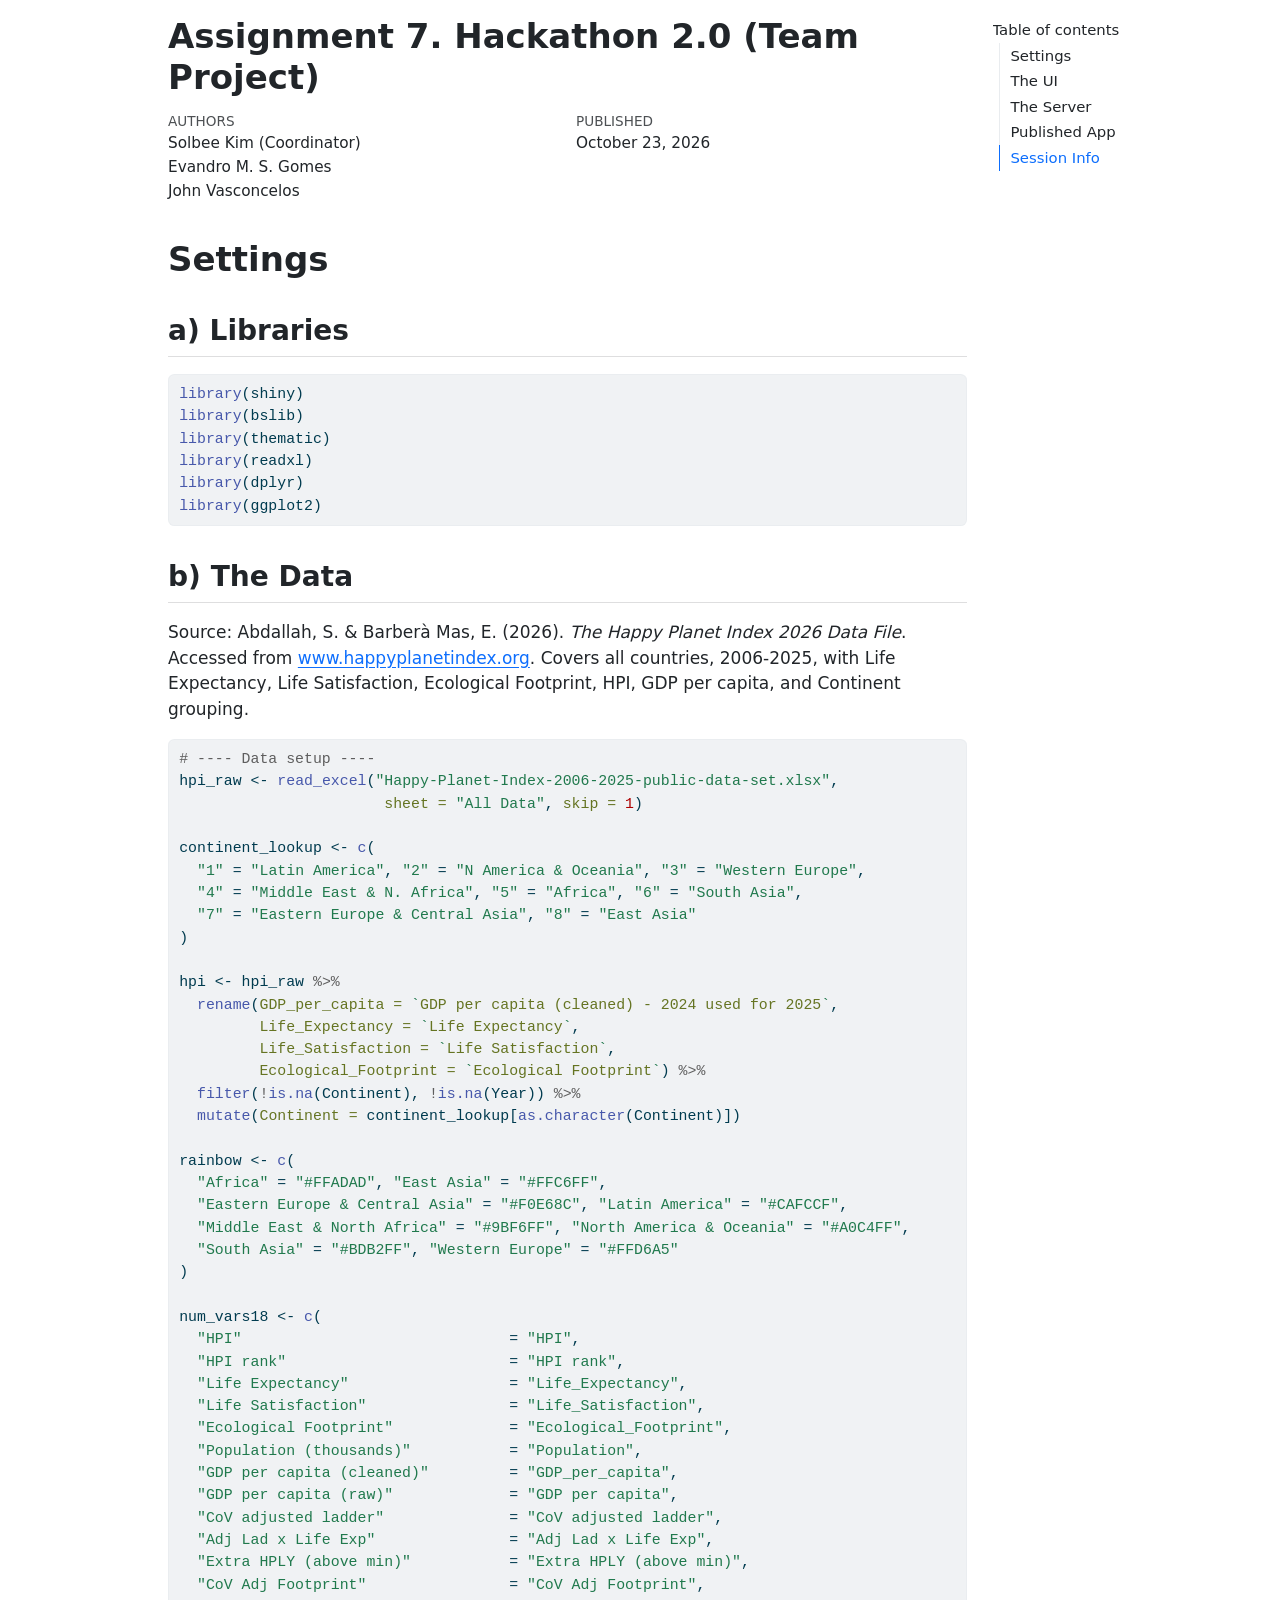
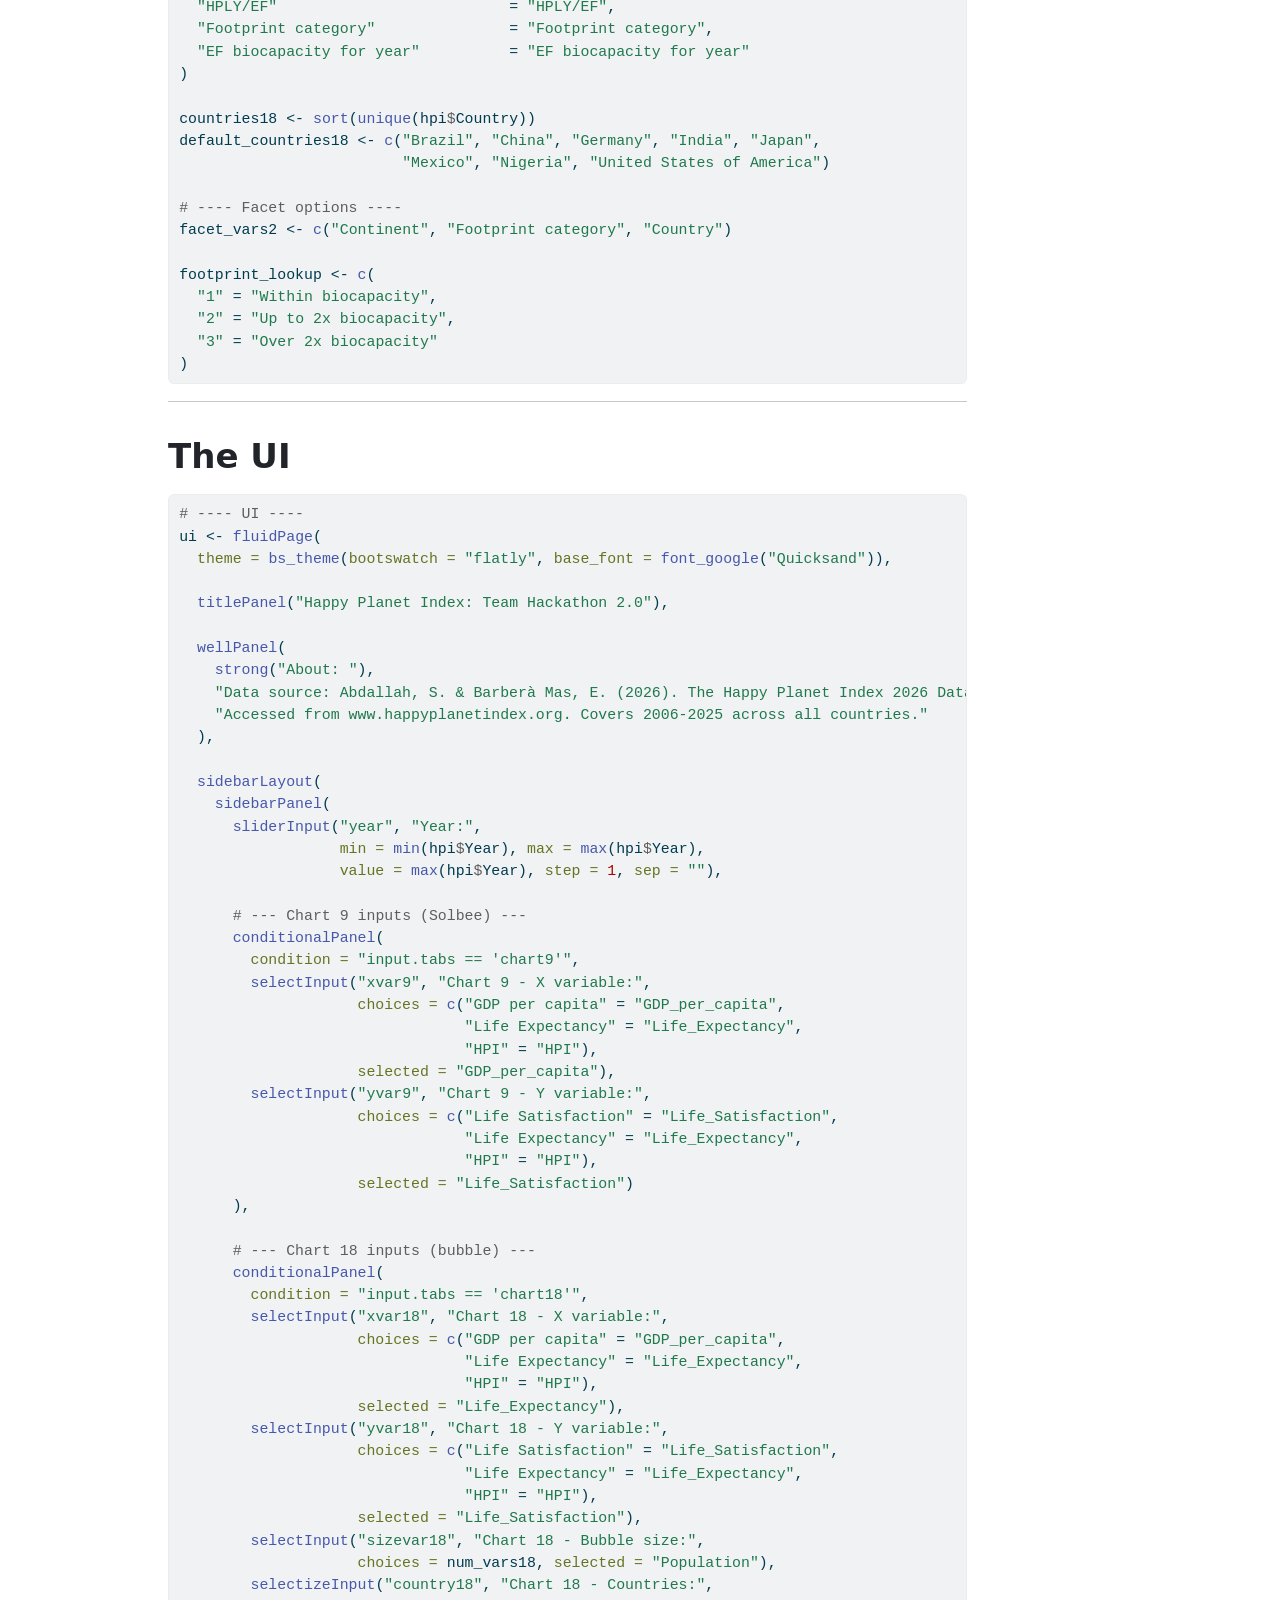
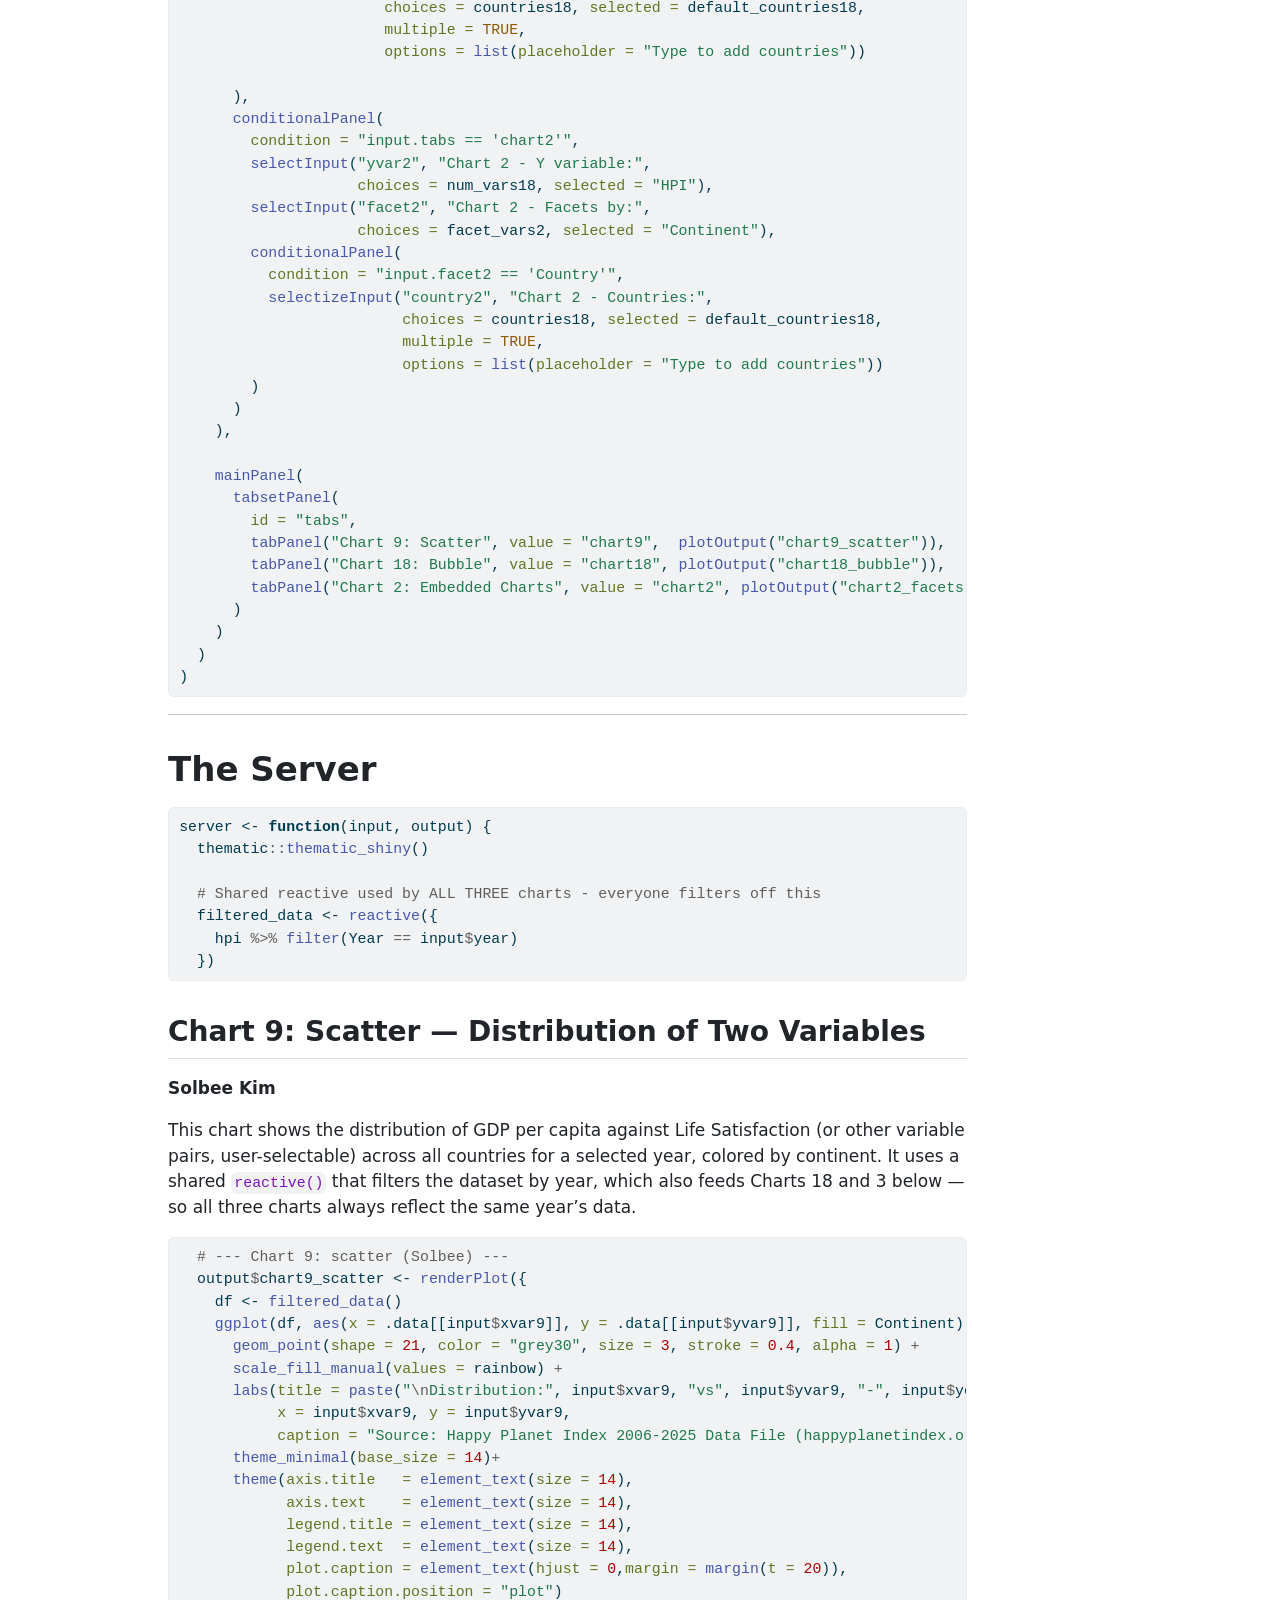
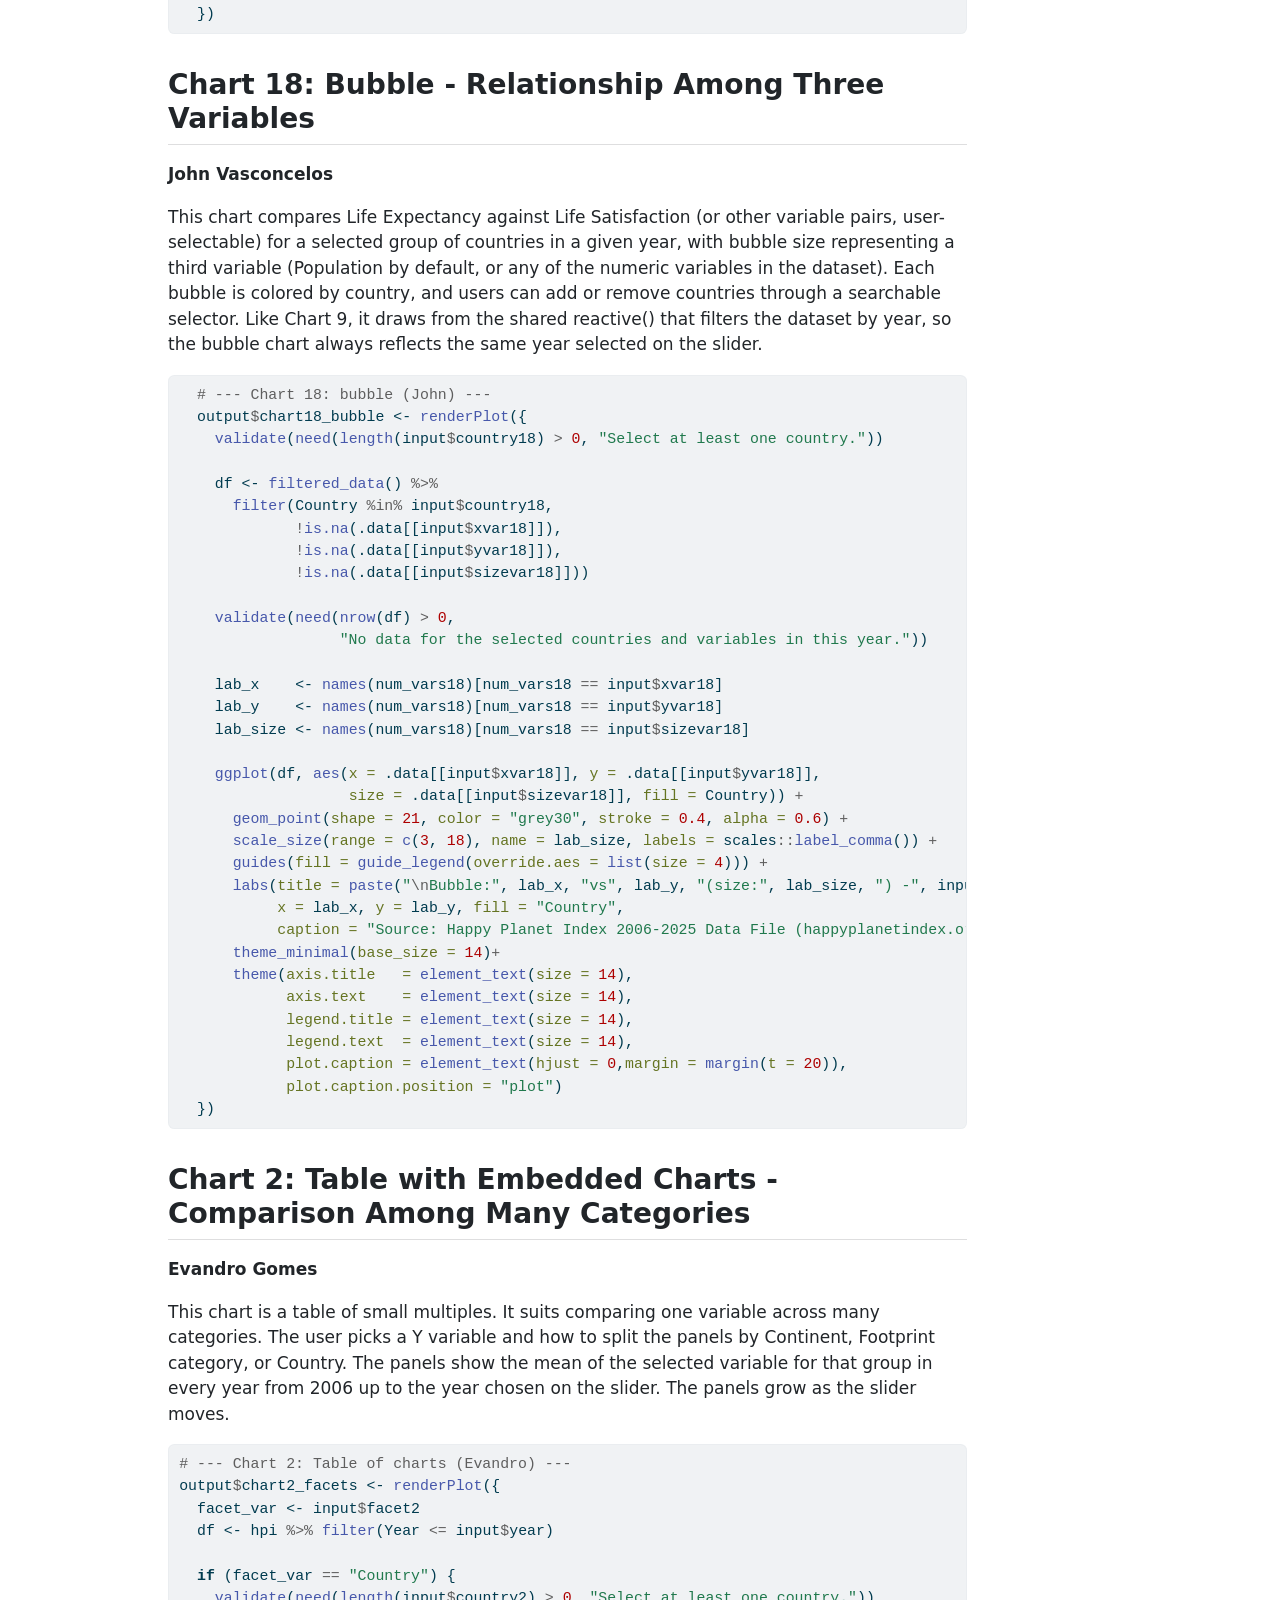
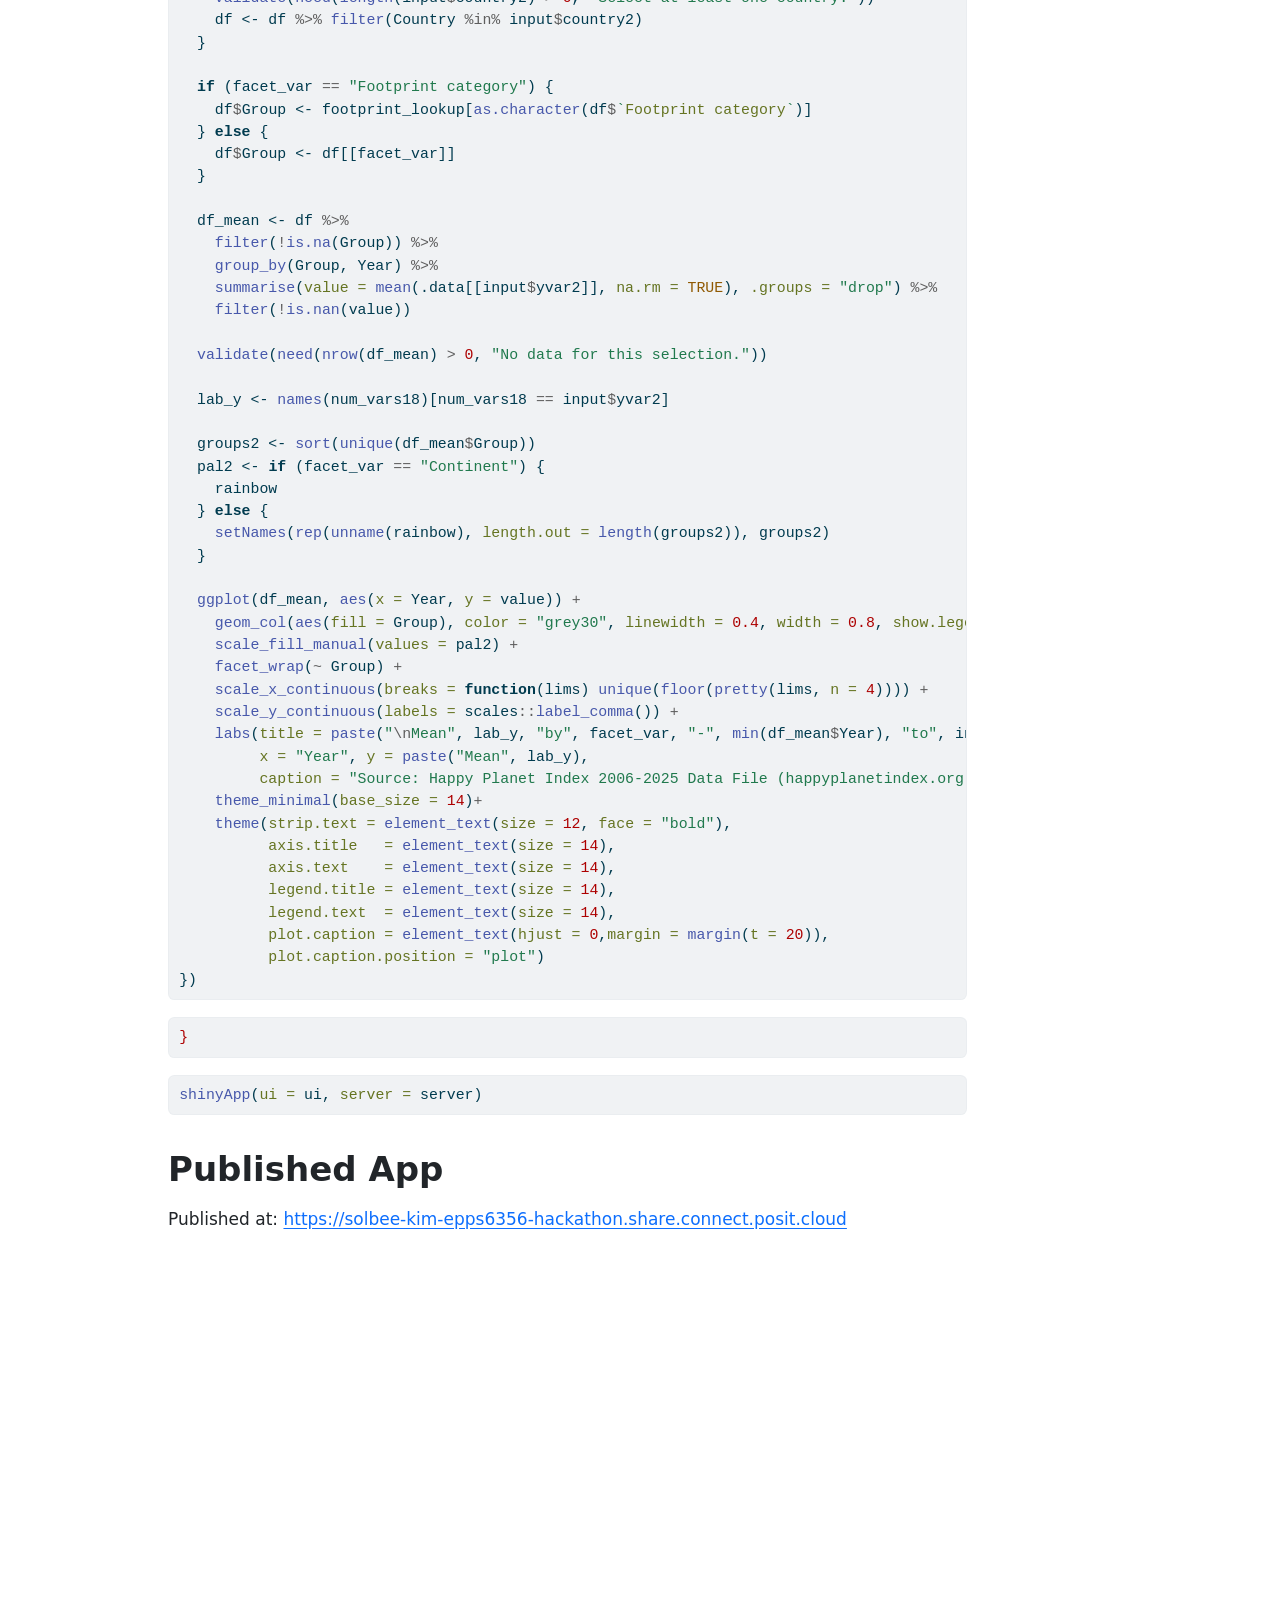
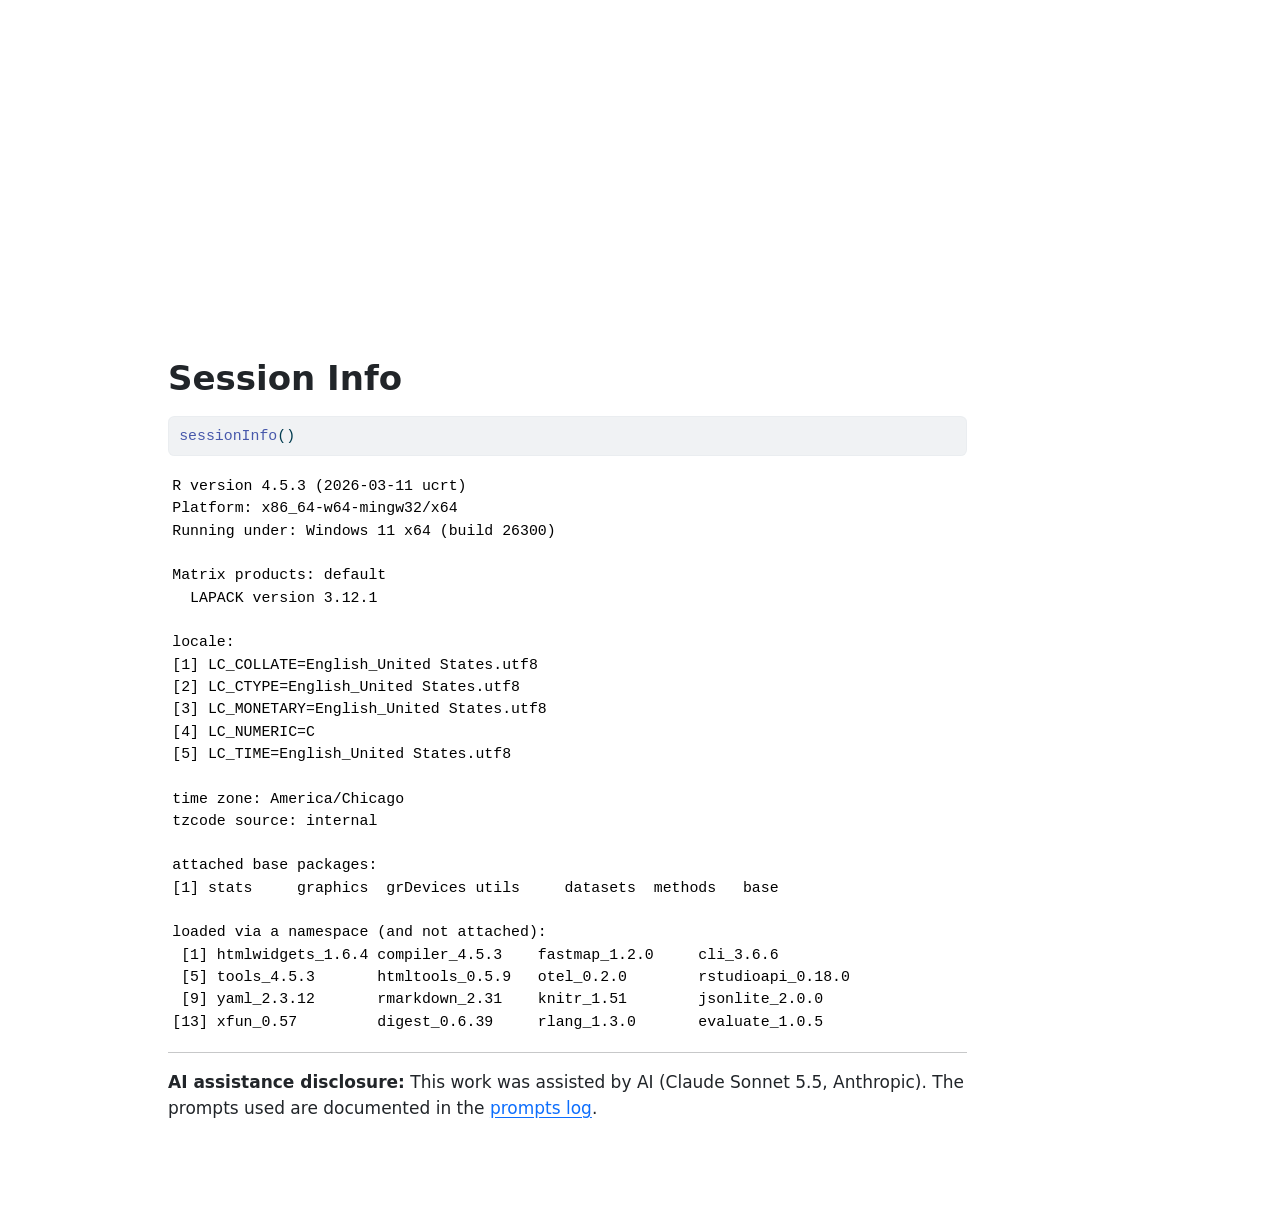
==== commit 1490385e: "Remove Synergy section from index.html Removed the Synergy section from the HTML document." ====
--- a/hackathon_2/index.html
+++ b/hackathon_2/index.html
@@ -104,7 +104,7 @@
   <li><a href="#chart-2-table-with-embedded-charts---comparison-among-many-categories" id="toc-chart-2-table-with-embedded-charts---comparison-among-many-categories" class="nav-link" data-scroll-target="#chart-2-table-with-embedded-charts---comparison-among-many-categories">Chart 2: Table with Embedded Charts - Comparison Among Many Categories</a></li>
   </ul></li>
   <li><a href="#published-app" id="toc-published-app" class="nav-link" data-scroll-target="#published-app">Published App</a></li>
-  <li><a href="#synergy" id="toc-synergy" class="nav-link" data-scroll-target="#synergy">Synergy</a></li>
+ 
   <li><a href="#session-info" id="toc-session-info" class="nav-link" data-scroll-target="#session-info">Session Info</a></li>
   </ul>
 </nav>
@@ -452,10 +452,7 @@
 <iframe src="https://solbee-kim-epps6356-hackathon.share.connect.posit.cloud" width="100%" height="650" style="border: none;">
 </iframe>
 </section>
-<section id="synergy" class="level1">
-<h1>Synergy</h1>
-<p>The team’s full synergy report is here: <a href="https://github.com/SolB-Kim/epps6356-hackathon/blob/main/hackathon_2/synergy_2.Rmd">Synergy report</a>.</p>
-</section>
+
 <section id="session-info" class="level1">
 <h1>Session Info</h1>
 <div class="cell">
@@ -899,4 +896,4 @@
 
 
 
-</body></html>+</body></html>
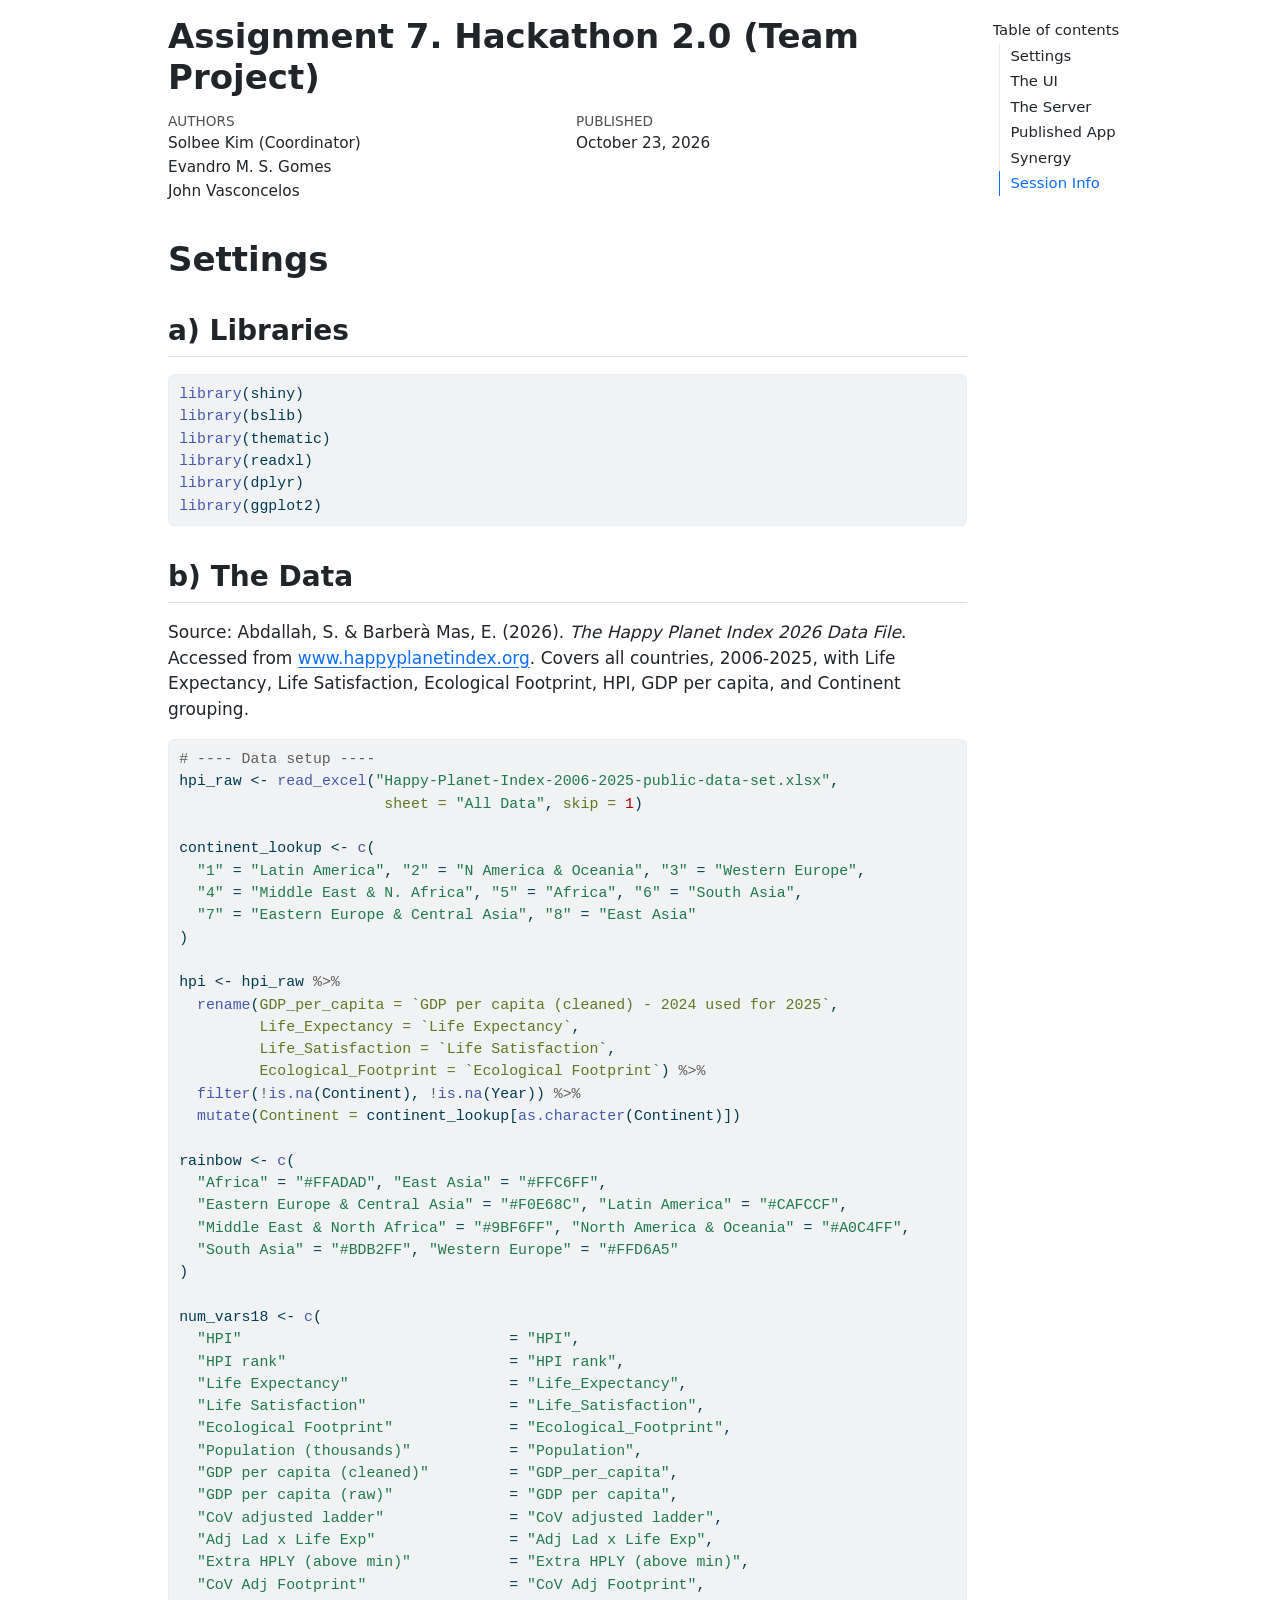
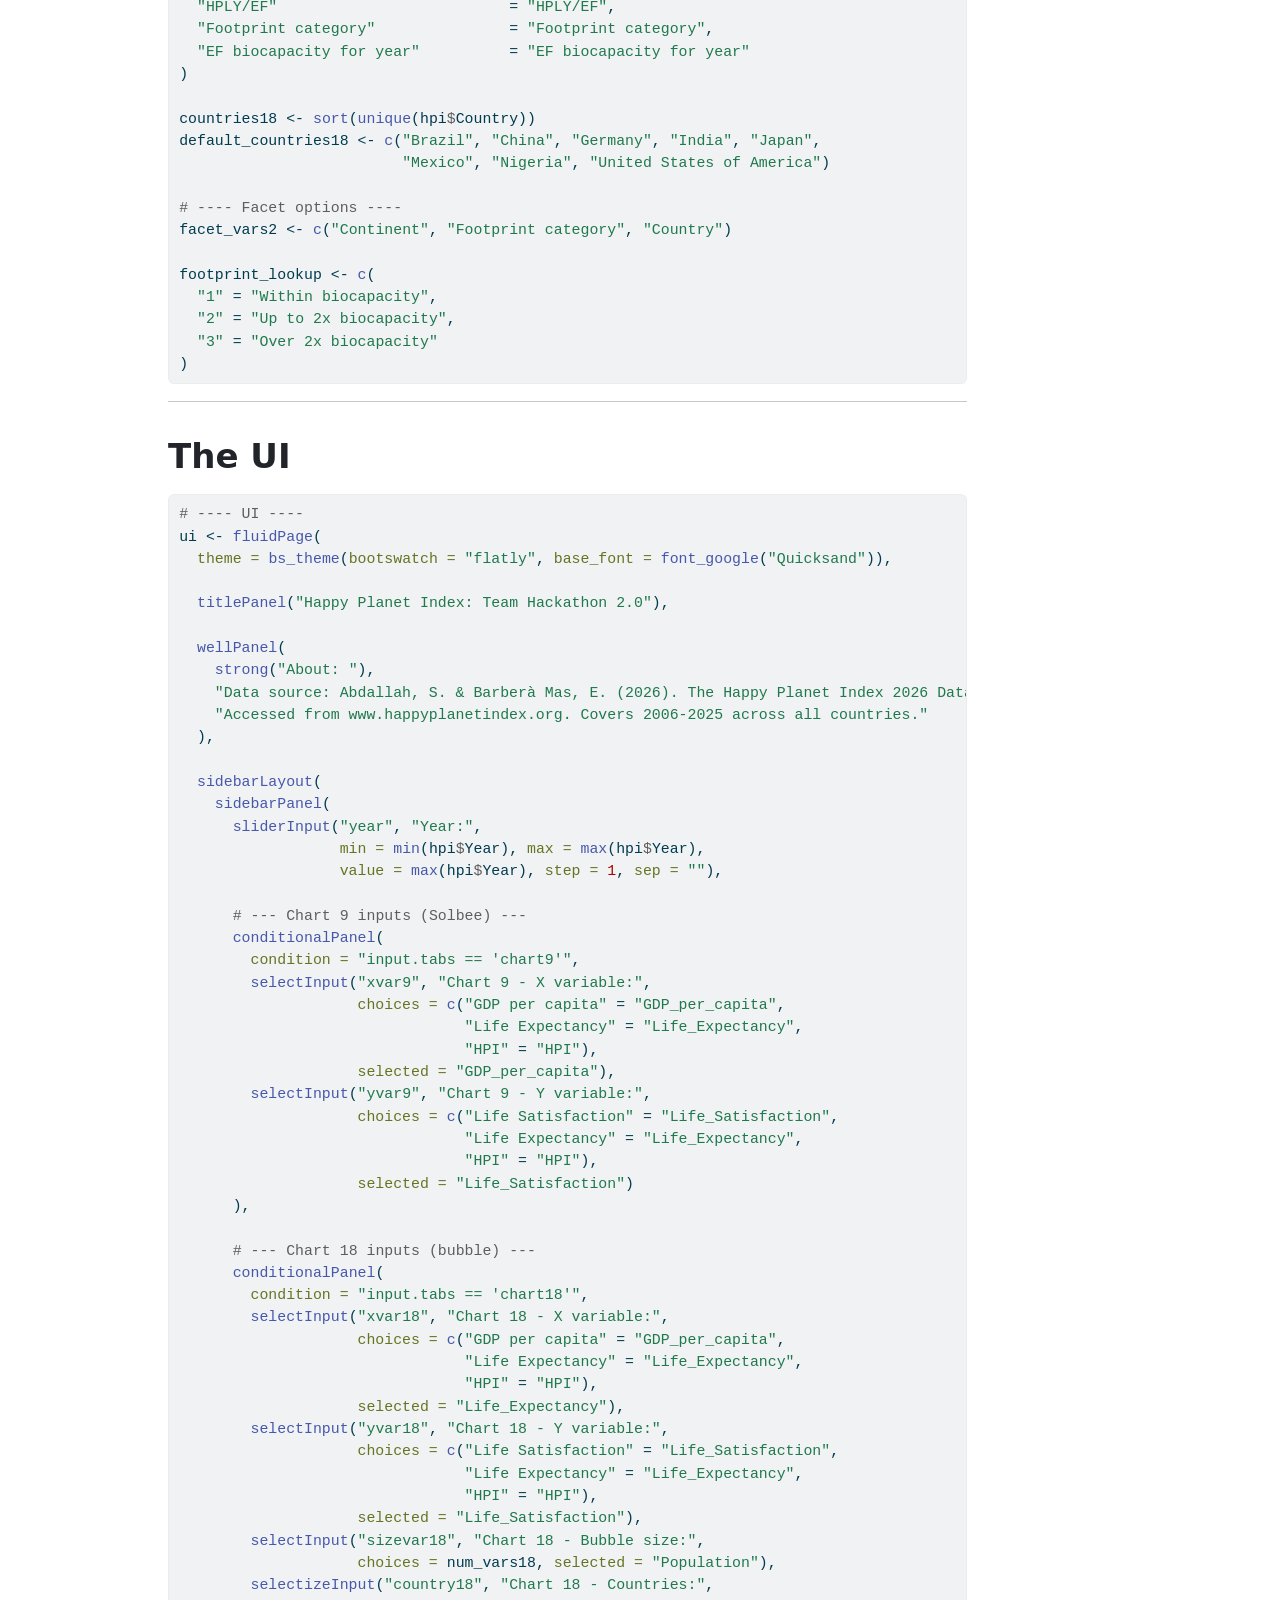
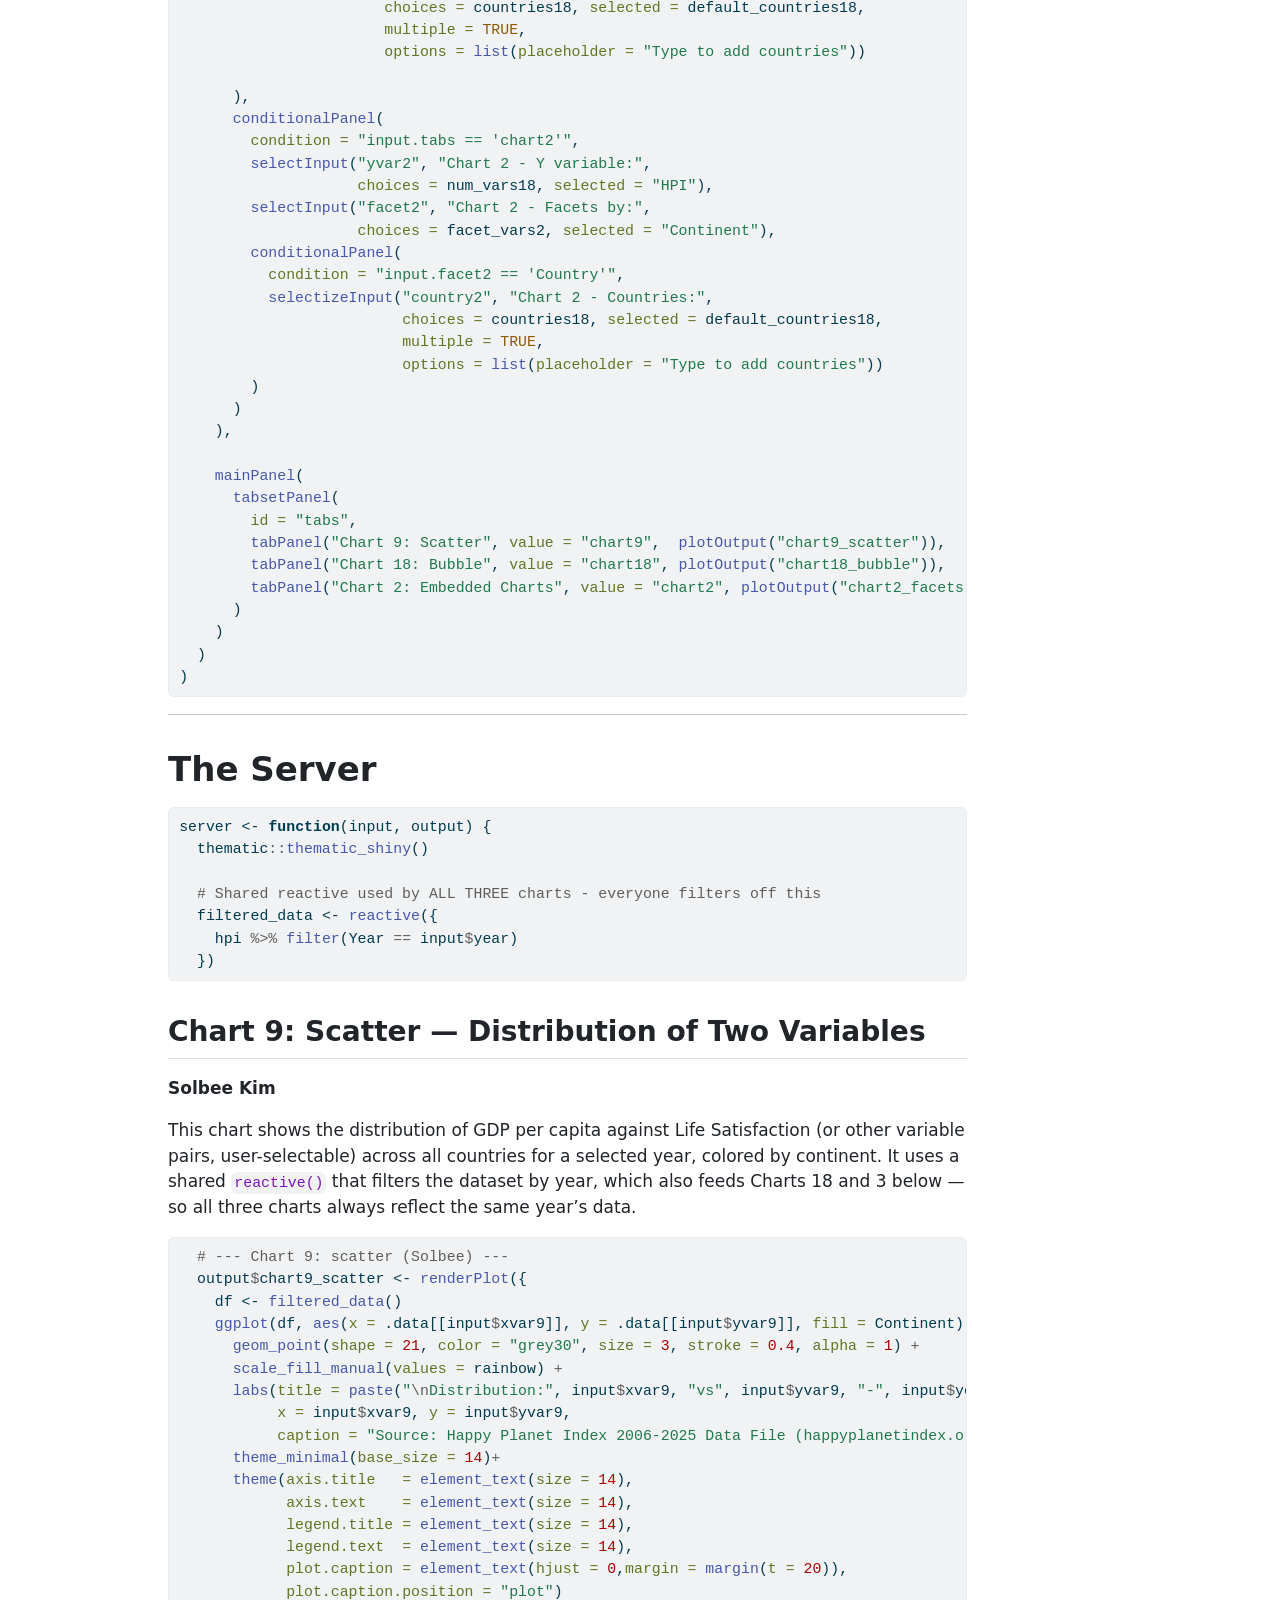
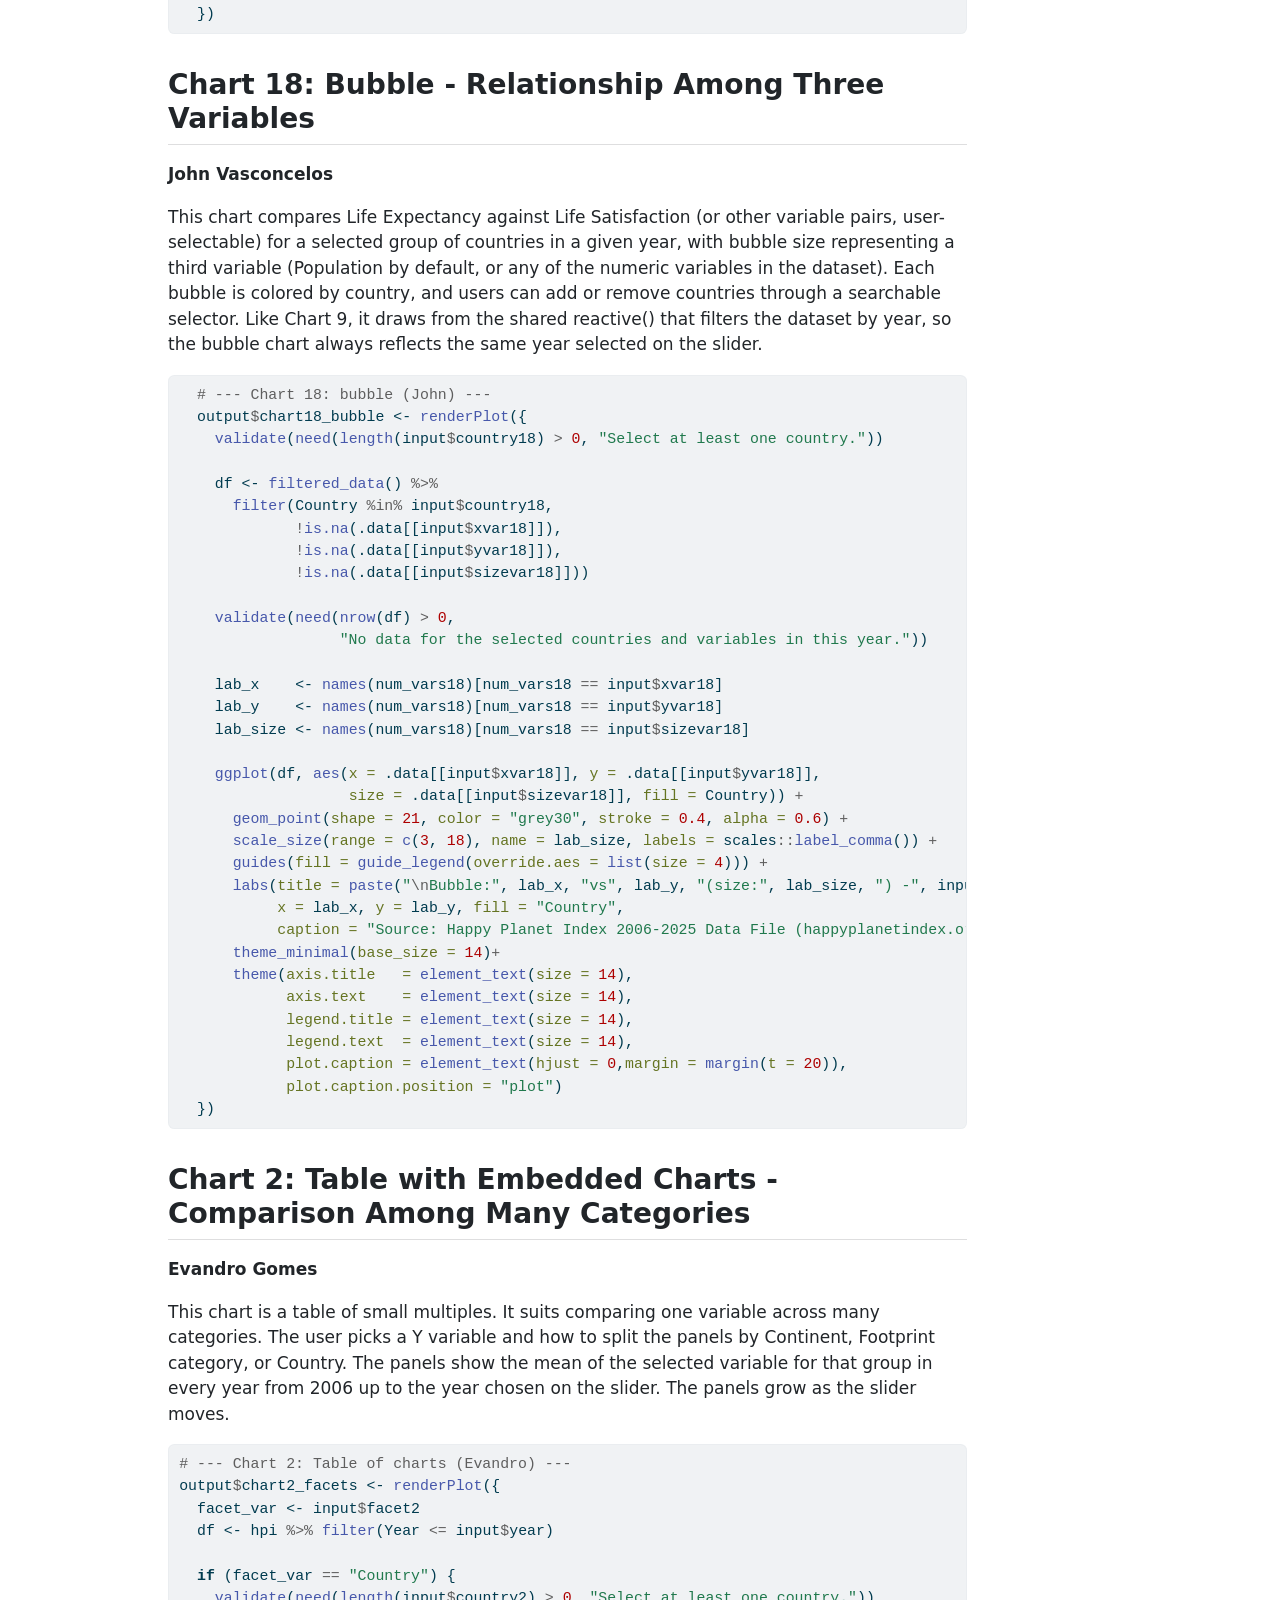
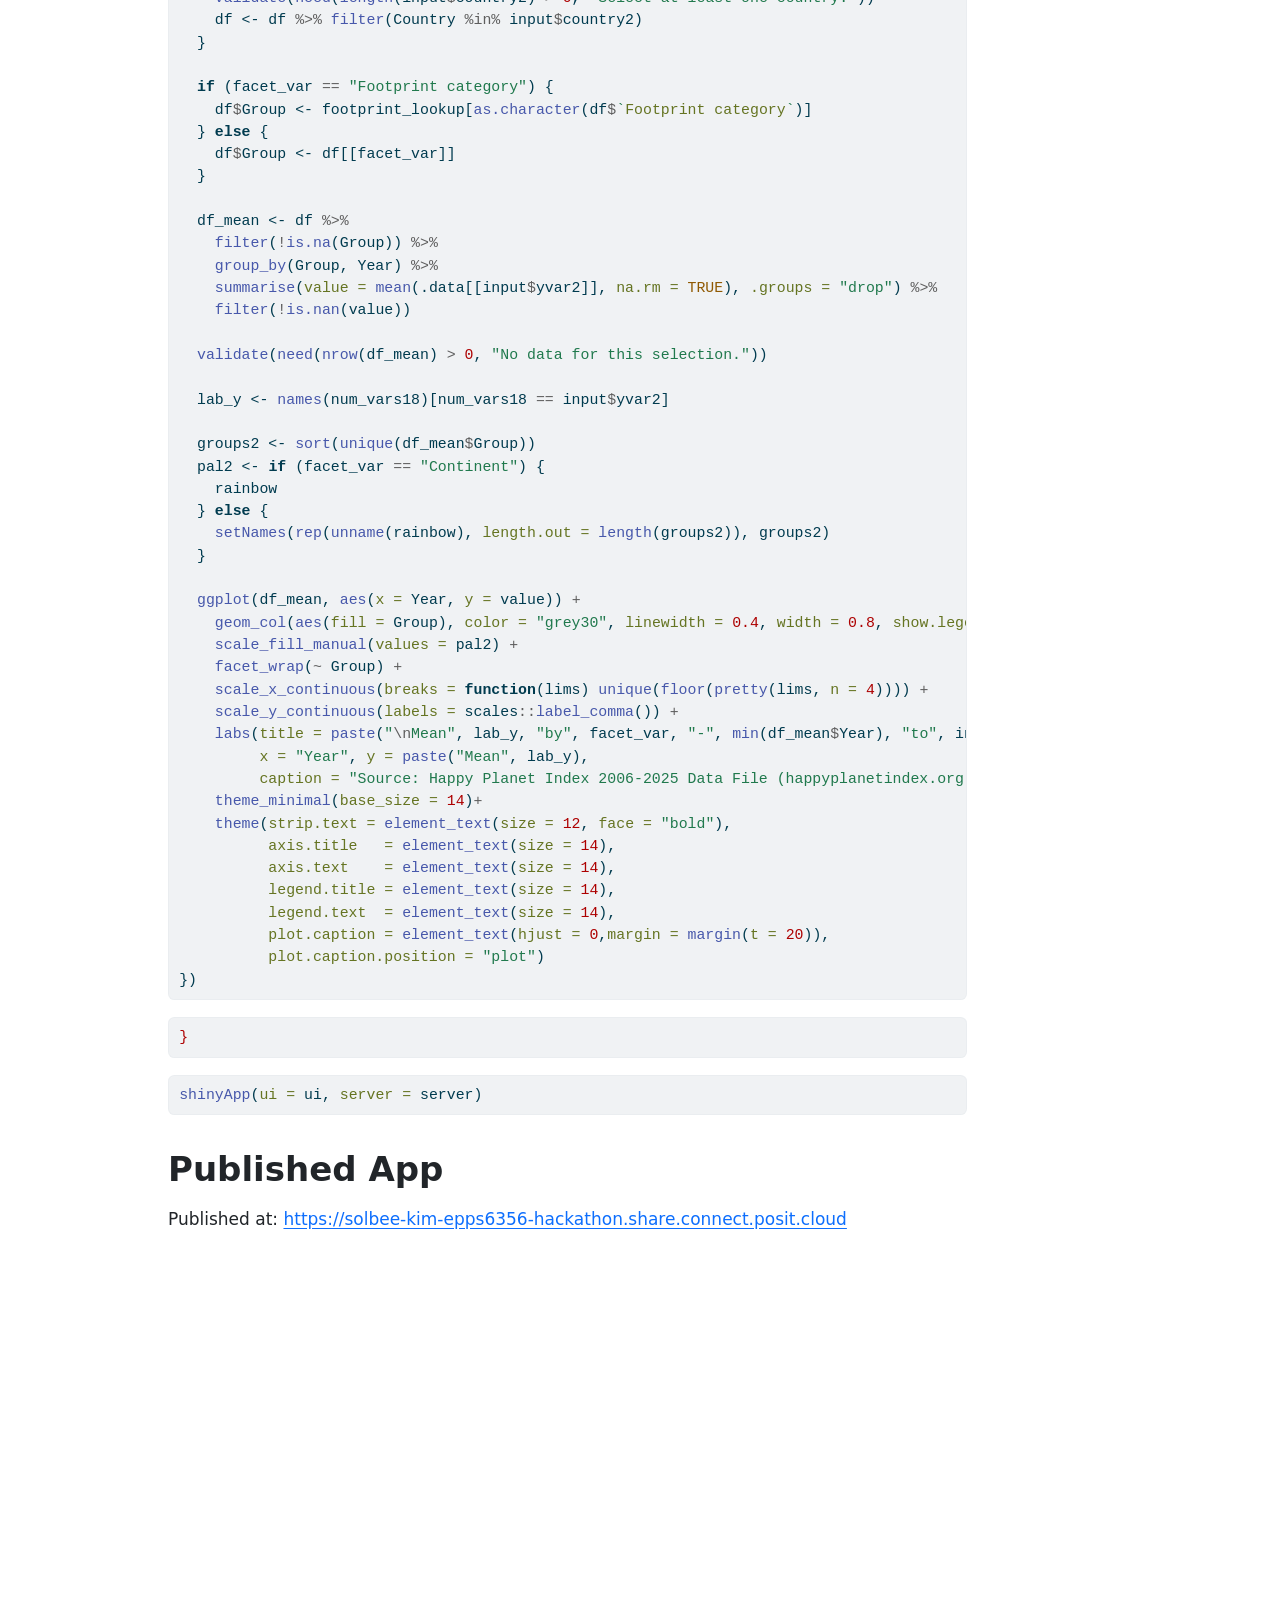
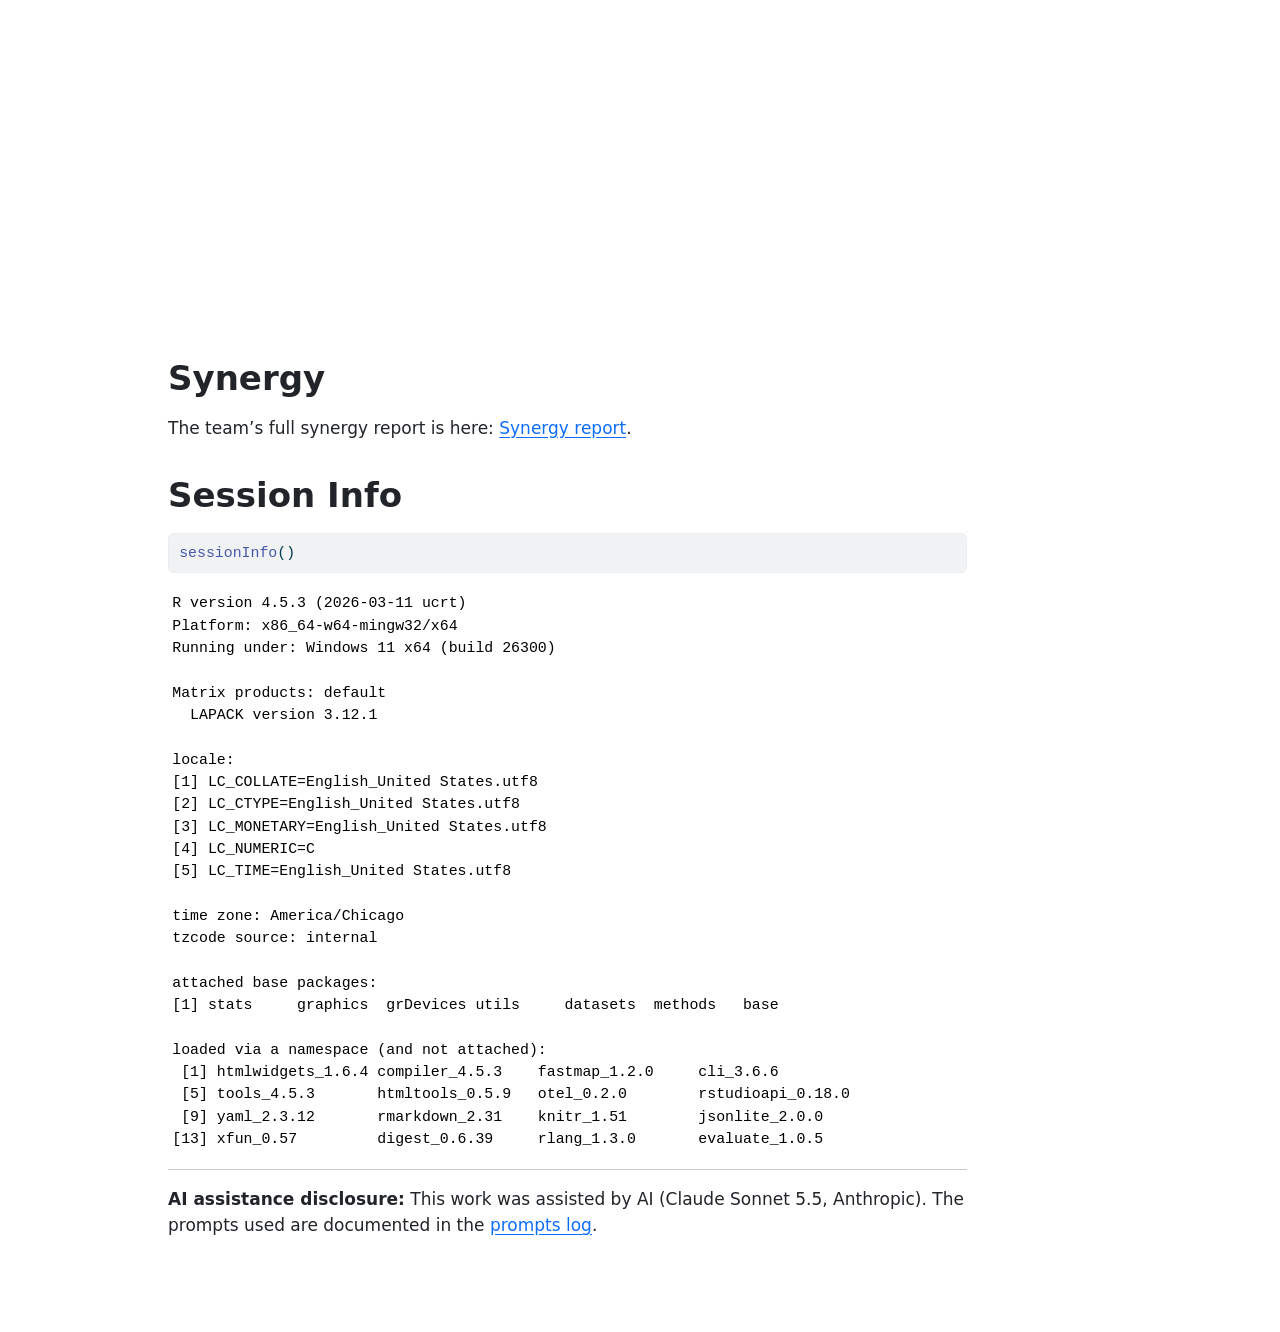
==== commit 952e76ae: "updated link" ====
--- a/hackathon_2/index.html
+++ b/hackathon_2/index.html
@@ -104,7 +104,7 @@
   <li><a href="#chart-2-table-with-embedded-charts---comparison-among-many-categories" id="toc-chart-2-table-with-embedded-charts---comparison-among-many-categories" class="nav-link" data-scroll-target="#chart-2-table-with-embedded-charts---comparison-among-many-categories">Chart 2: Table with Embedded Charts - Comparison Among Many Categories</a></li>
   </ul></li>
   <li><a href="#published-app" id="toc-published-app" class="nav-link" data-scroll-target="#published-app">Published App</a></li>
- 
+  <li><a href="#synergy" id="toc-synergy" class="nav-link" data-scroll-target="#synergy">Synergy</a></li>
   <li><a href="#session-info" id="toc-session-info" class="nav-link" data-scroll-target="#session-info">Session Info</a></li>
   </ul>
 </nav>
@@ -452,7 +452,10 @@
 <iframe src="https://solbee-kim-epps6356-hackathon.share.connect.posit.cloud" width="100%" height="650" style="border: none;">
 </iframe>
 </section>
-
+<section id="synergy" class="level1">
+<h1>Synergy</h1>
+<p>The team’s full synergy report is here: <a href="https://github.com/SolB-Kim/epps6356-hackathon/blob/main/hackathon_2/synergy_2.Rmd">Synergy report</a>.</p>
+</section>
 <section id="session-info" class="level1">
 <h1>Session Info</h1>
 <div class="cell">
@@ -486,7 +489,7 @@
 </div>
 </div>
 <hr>
-<p><strong>AI assistance disclosure:</strong> This work was assisted by AI (Claude Sonnet 5.5, Anthropic). The prompts used are documented in the <a href="https://github.com/SolB-Kim/epps6356-hackathon/blob/main/hackathon_2/prompts_2.Rmd">prompts log</a>.</p>
+<p><strong>AI assistance disclosure:</strong> This work was assisted by AI (Claude Sonnet 5.5, Anthropic). The prompts used are documented in the <a href="https://github.com/SolB-Kim/epps6356-hackathon/blob/main/hackathon_2/prompts_2.html">prompts log</a>.</p>
 </section>
 
 </main>
@@ -896,4 +899,4 @@
 
 
 
-</body></html>
+</body></html>
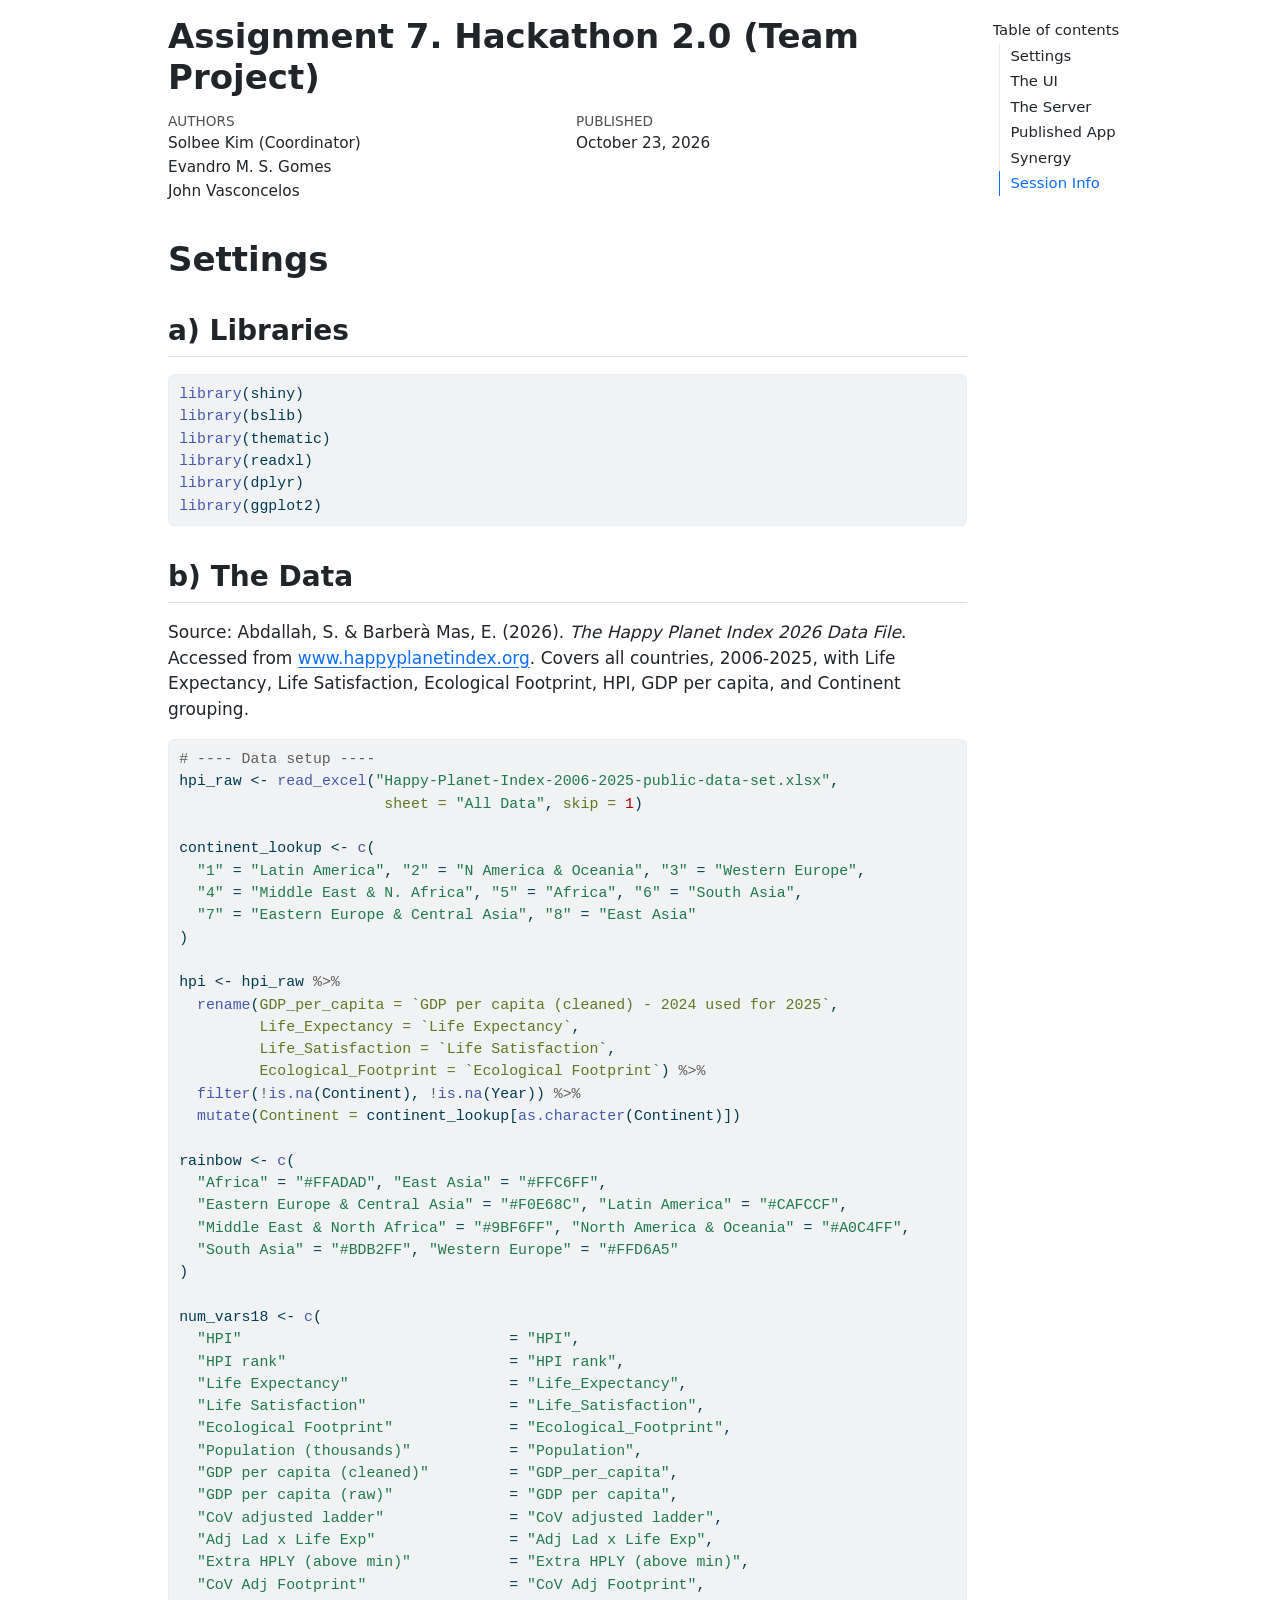
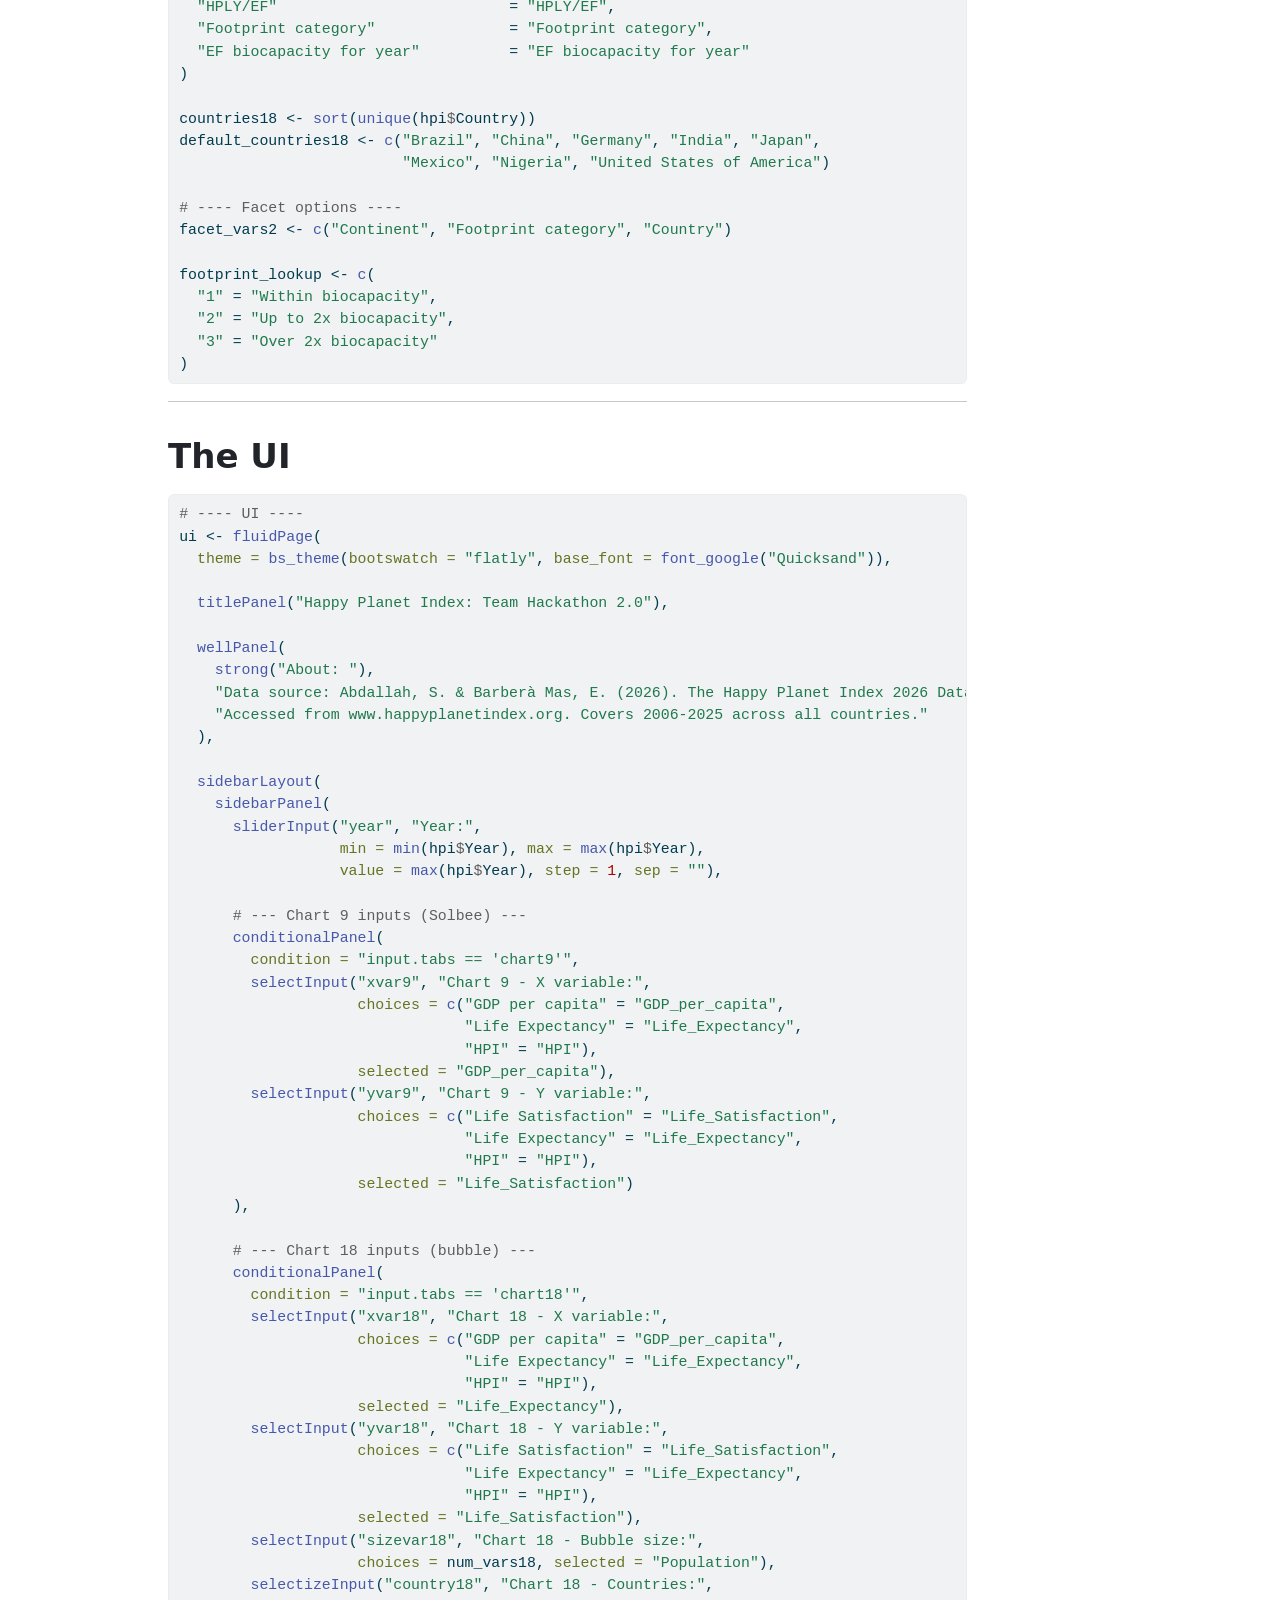
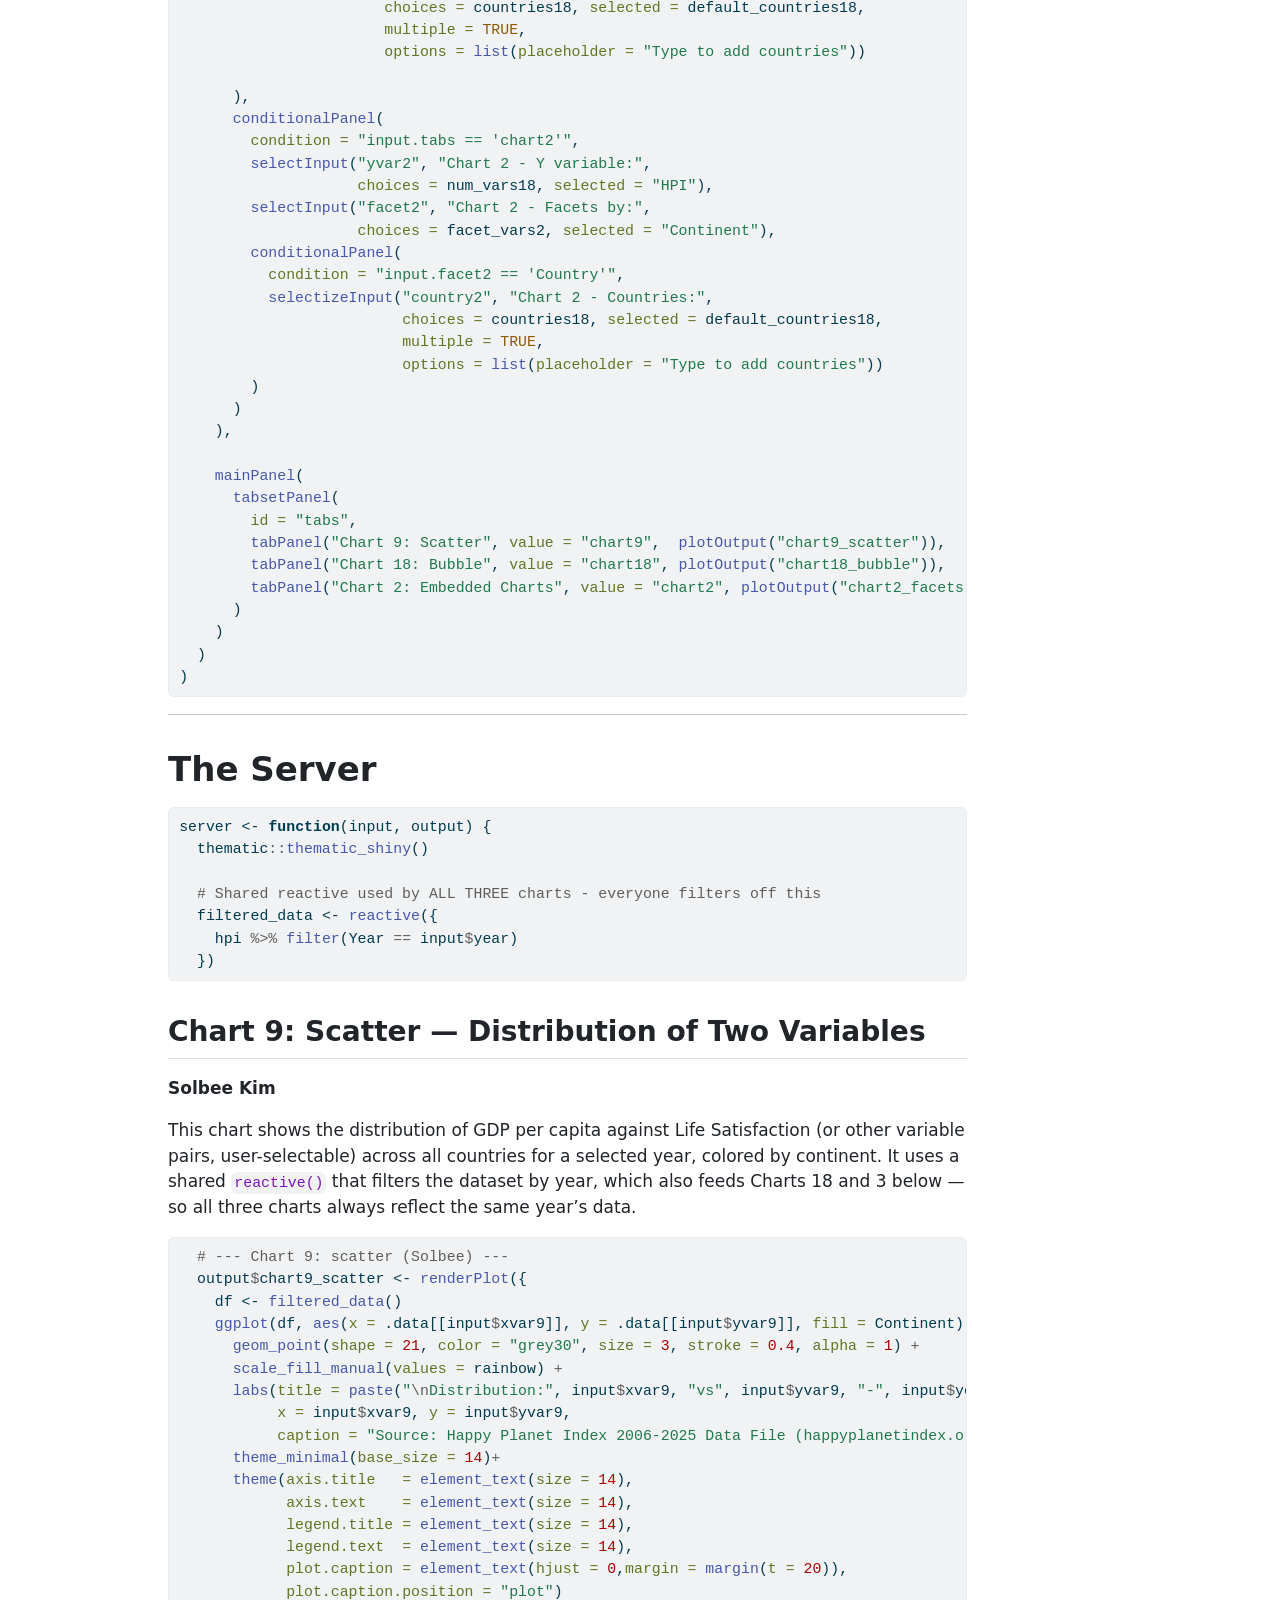
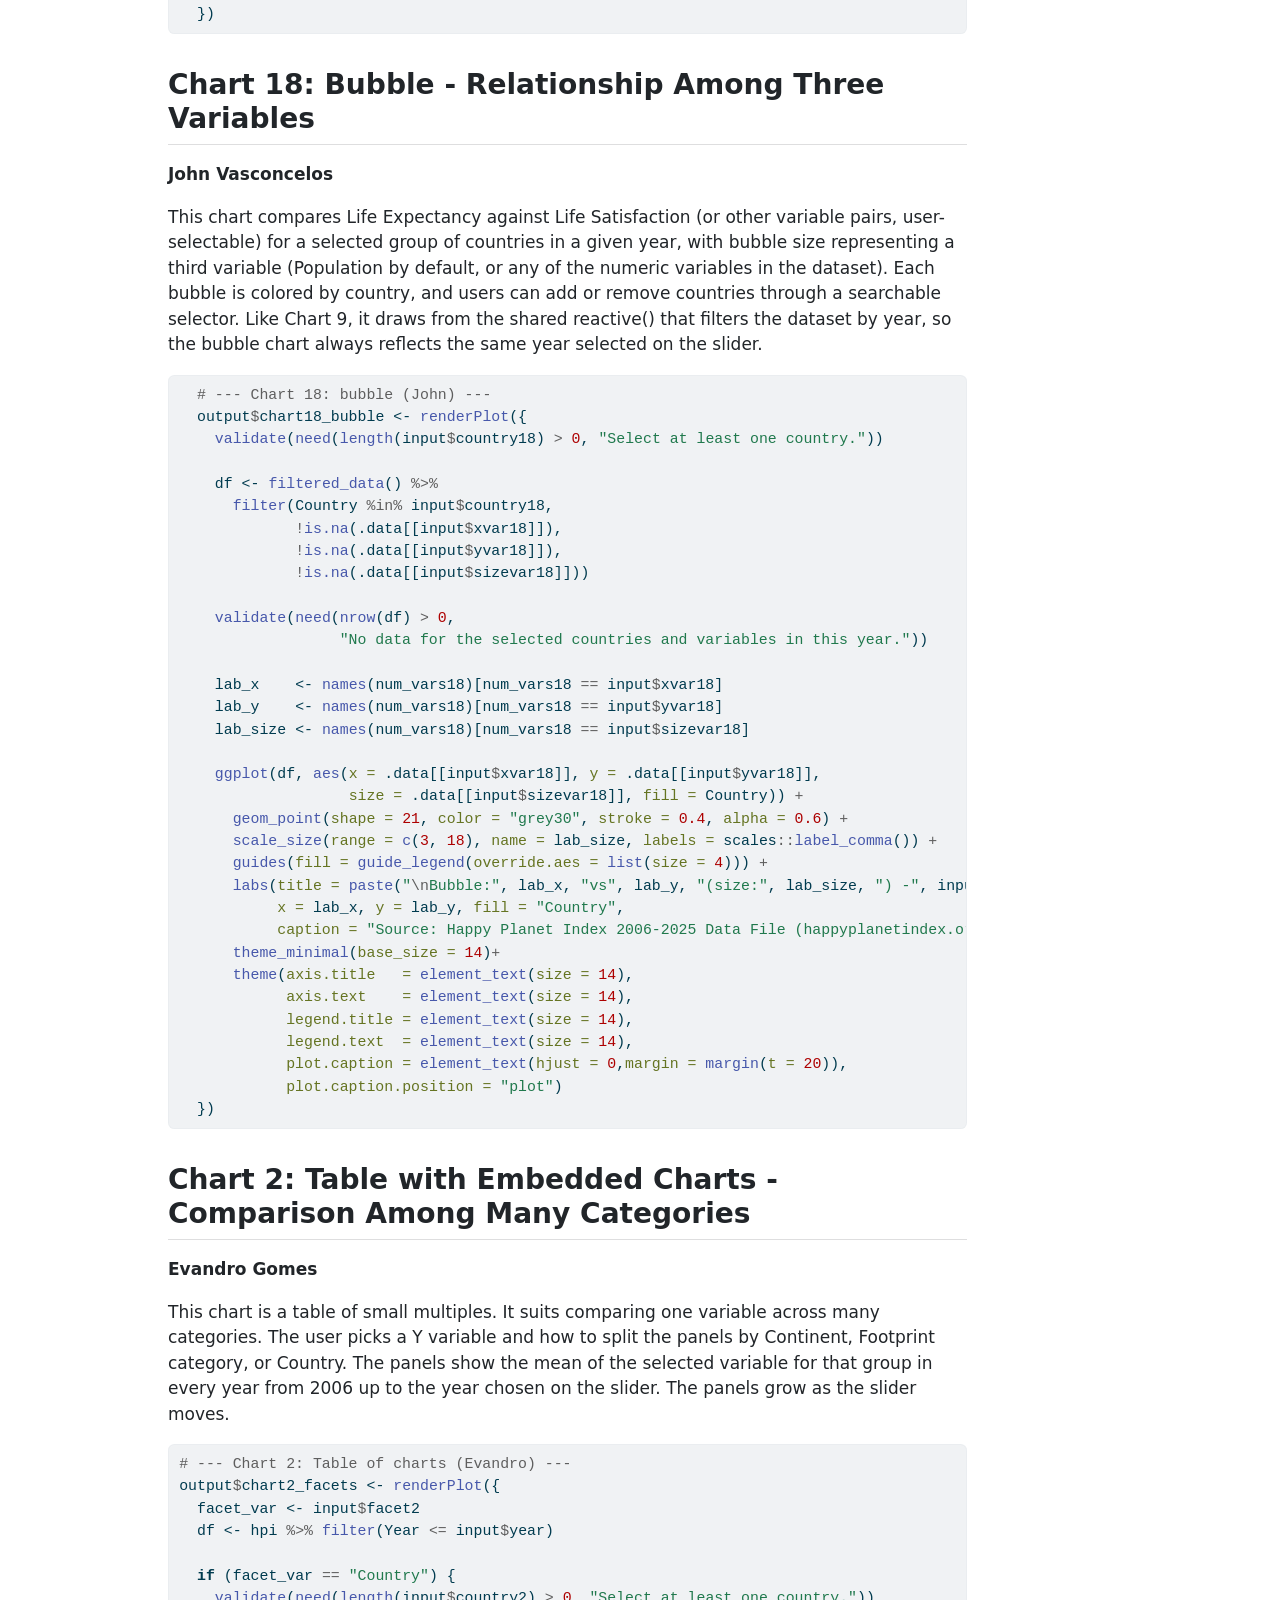
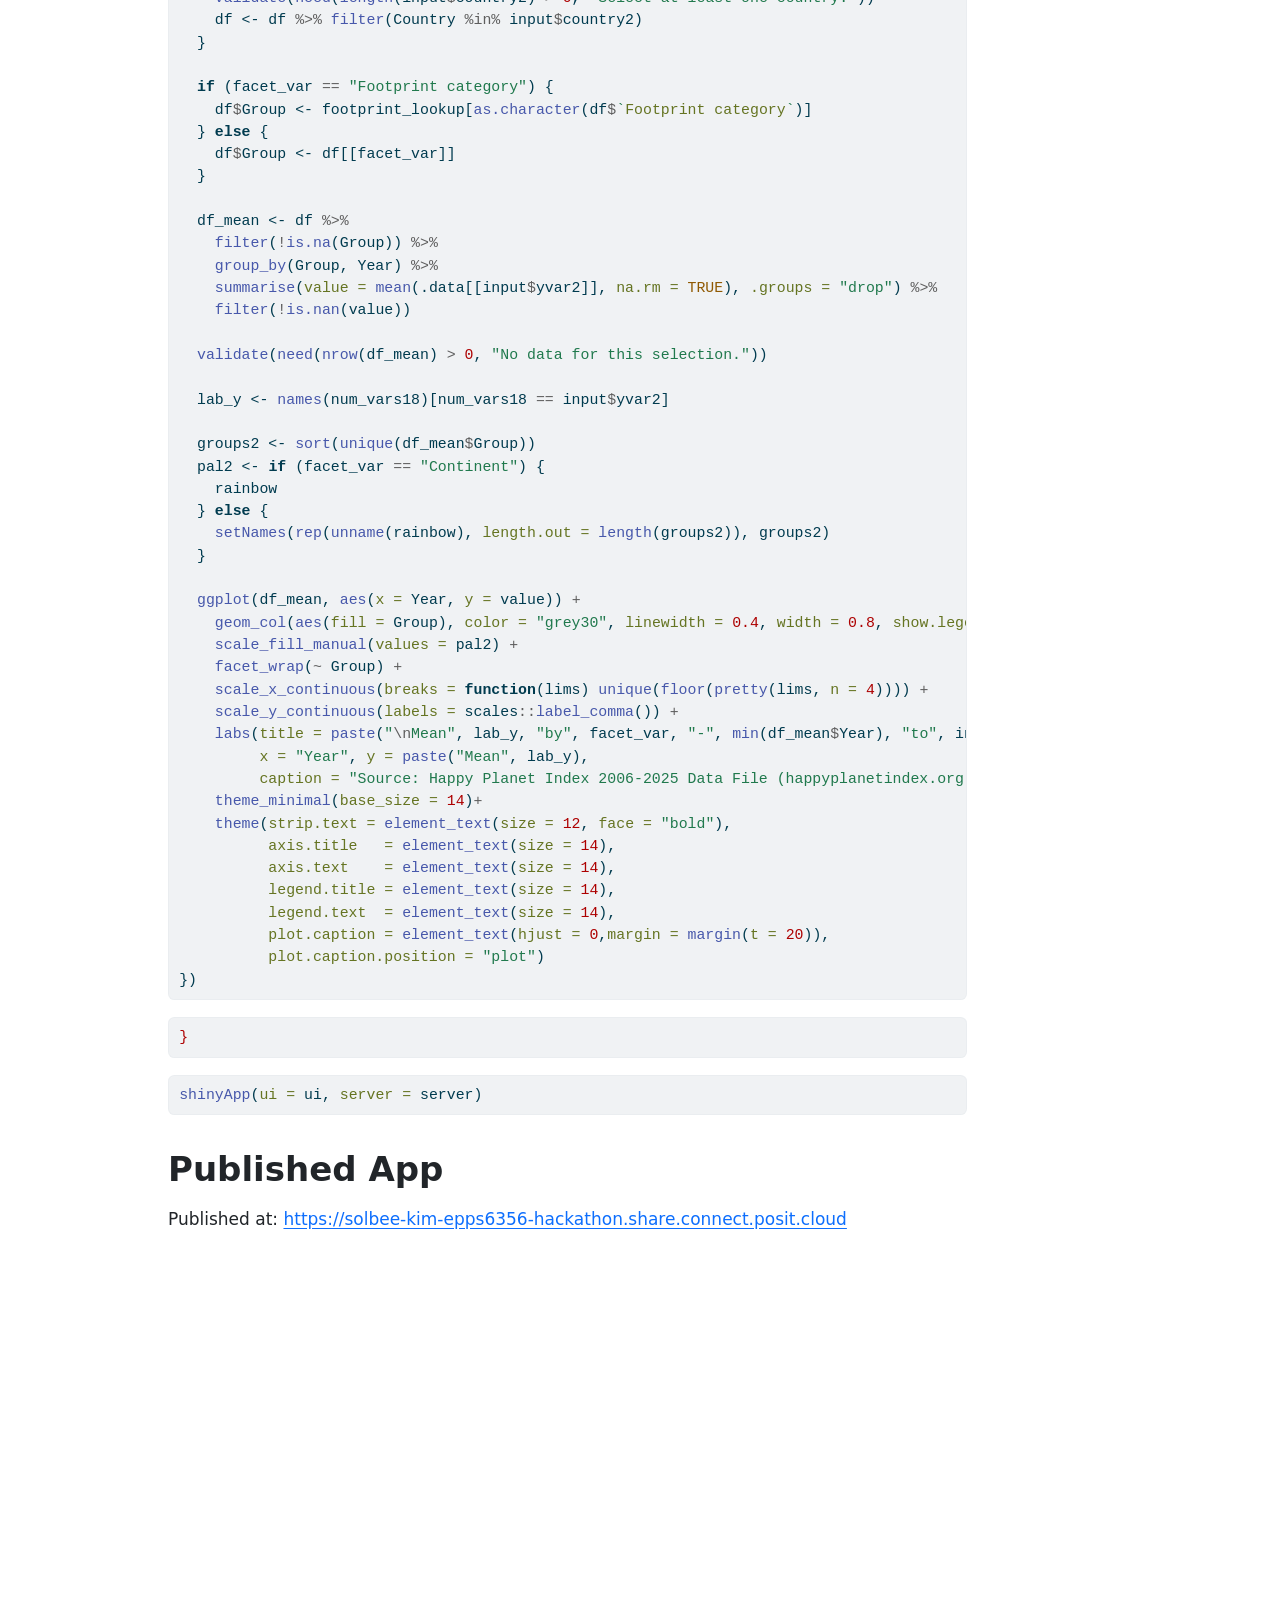
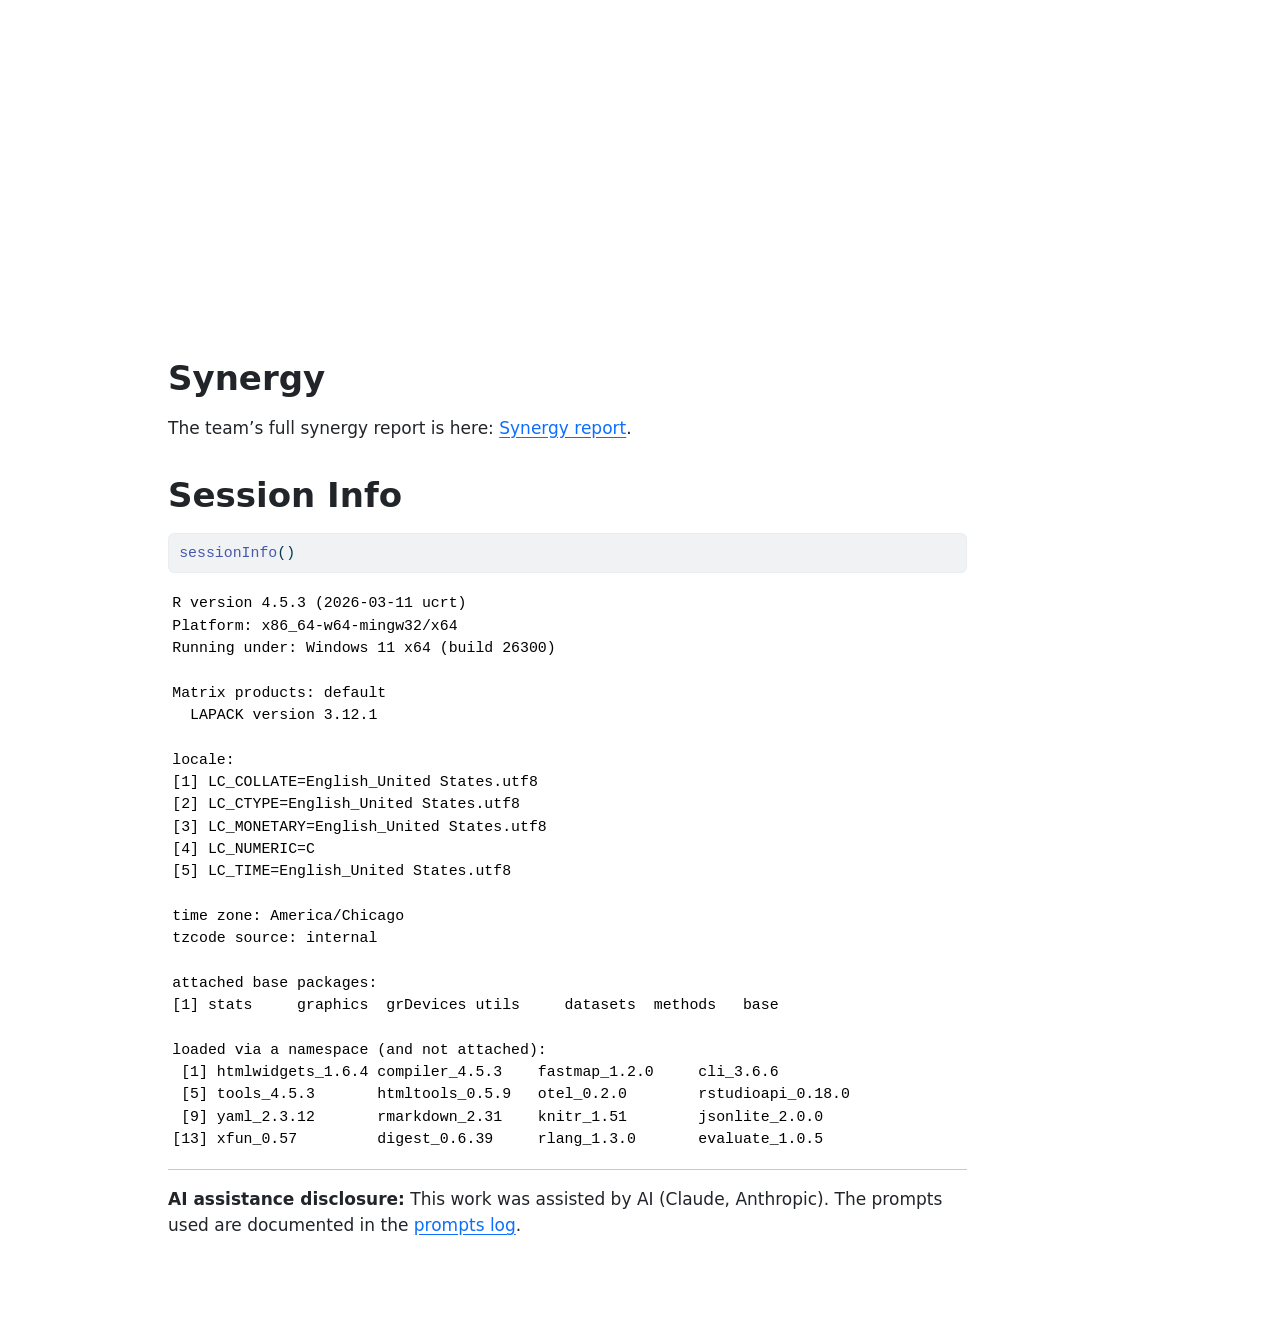
==== commit a981ddf7: "fix error ;(" ====
--- a/hackathon_2/index.html
+++ b/hackathon_2/index.html
@@ -489,7 +489,7 @@
 </div>
 </div>
 <hr>
-<p><strong>AI assistance disclosure:</strong> This work was assisted by AI (Claude Sonnet 5.5, Anthropic). The prompts used are documented in the <a href="https://github.com/SolB-Kim/epps6356-hackathon/blob/main/hackathon_2/prompts_2.html">prompts log</a>.</p>
+<p><strong>AI assistance disclosure:</strong> This work was assisted by AI (Claude, Anthropic). The prompts used are documented in the <a href="https://solb-kim.github.io/epps6356-hackathon/hackathon_2/prompts_2.html">prompts log</a>.</p>
 </section>
 
 </main>
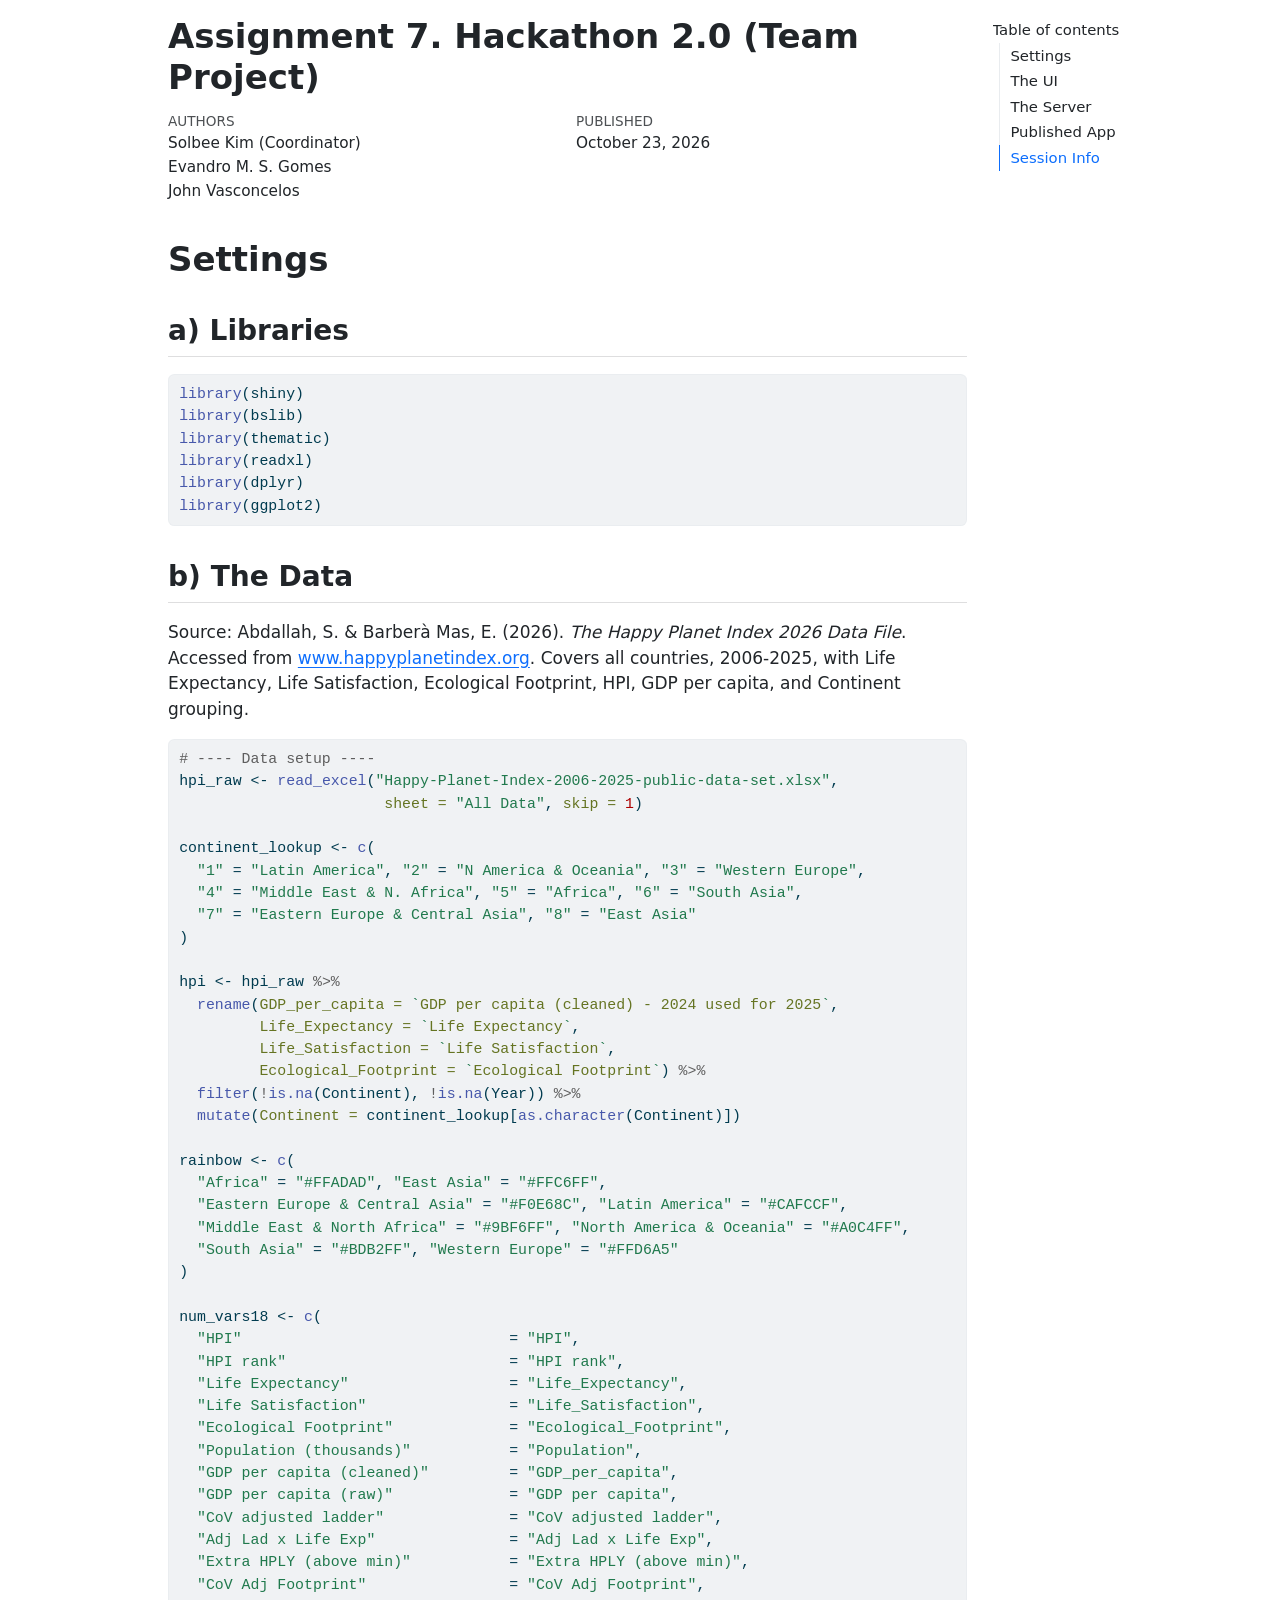
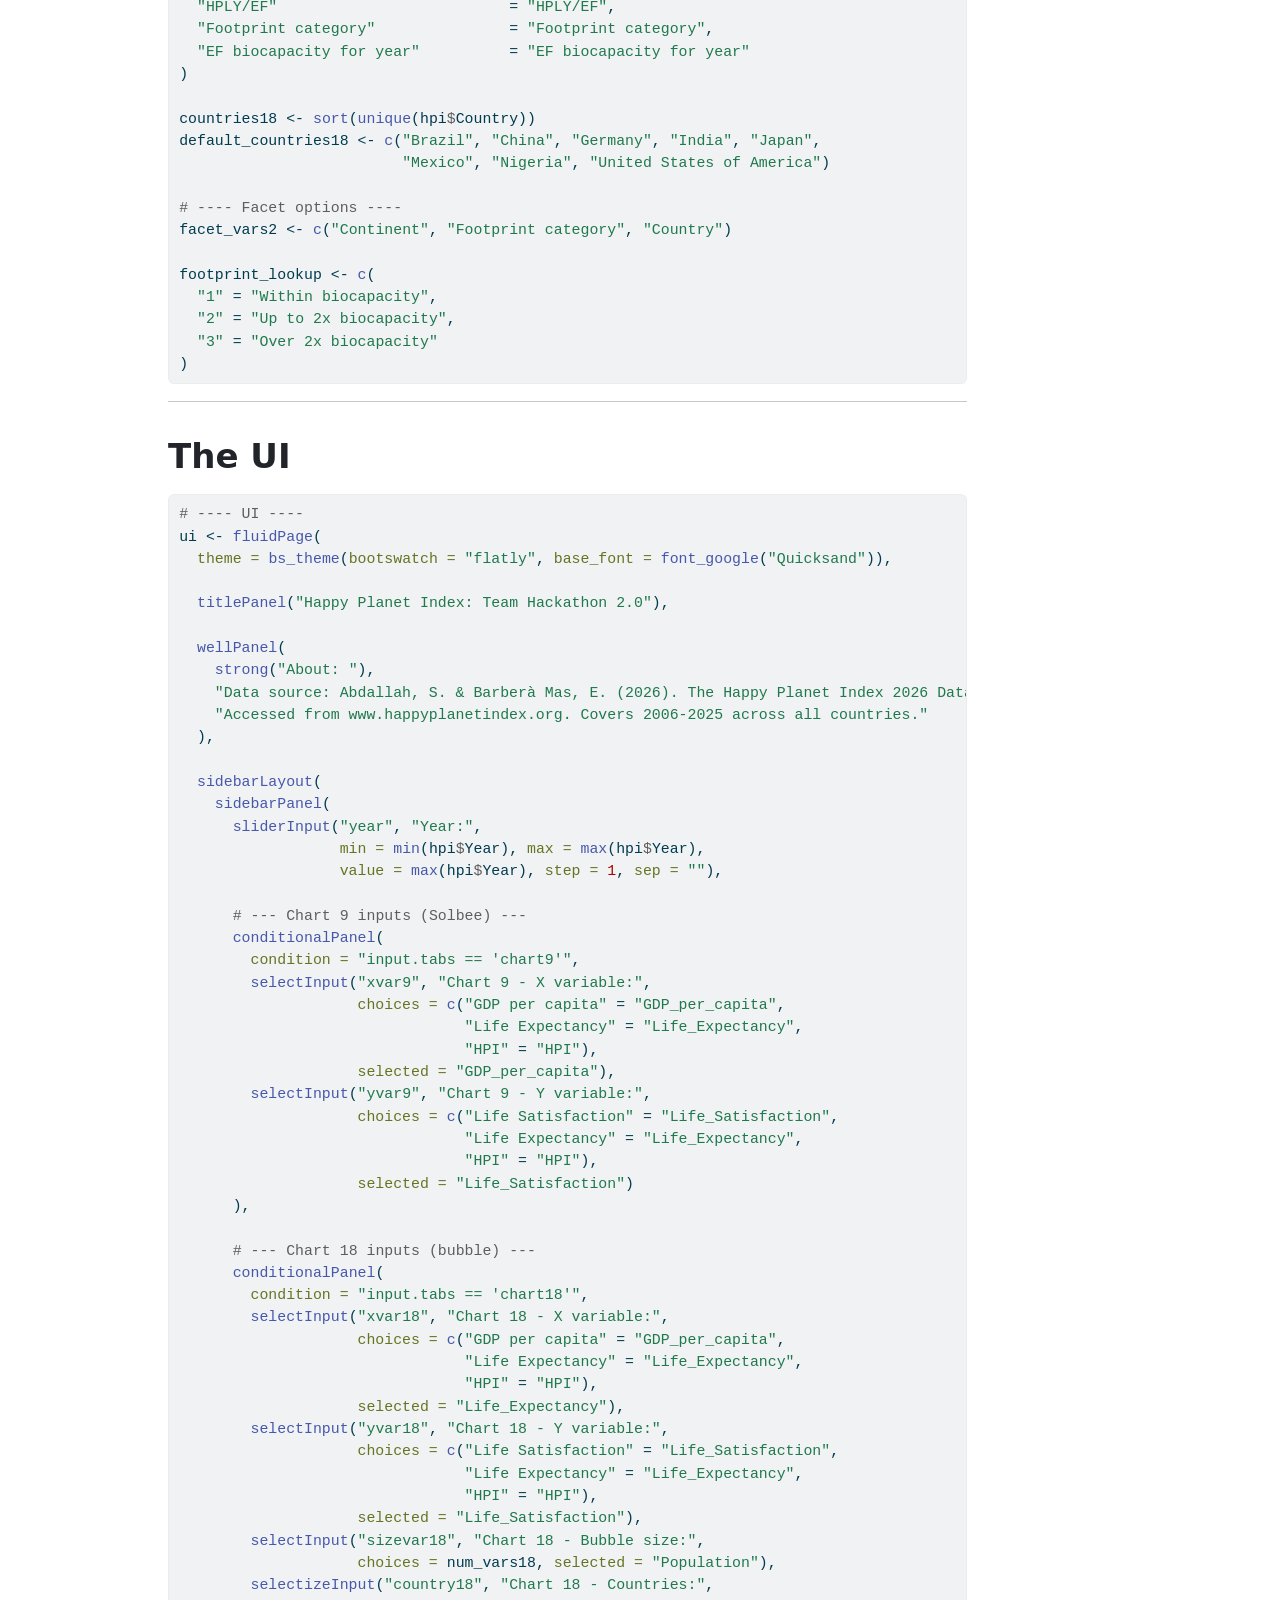
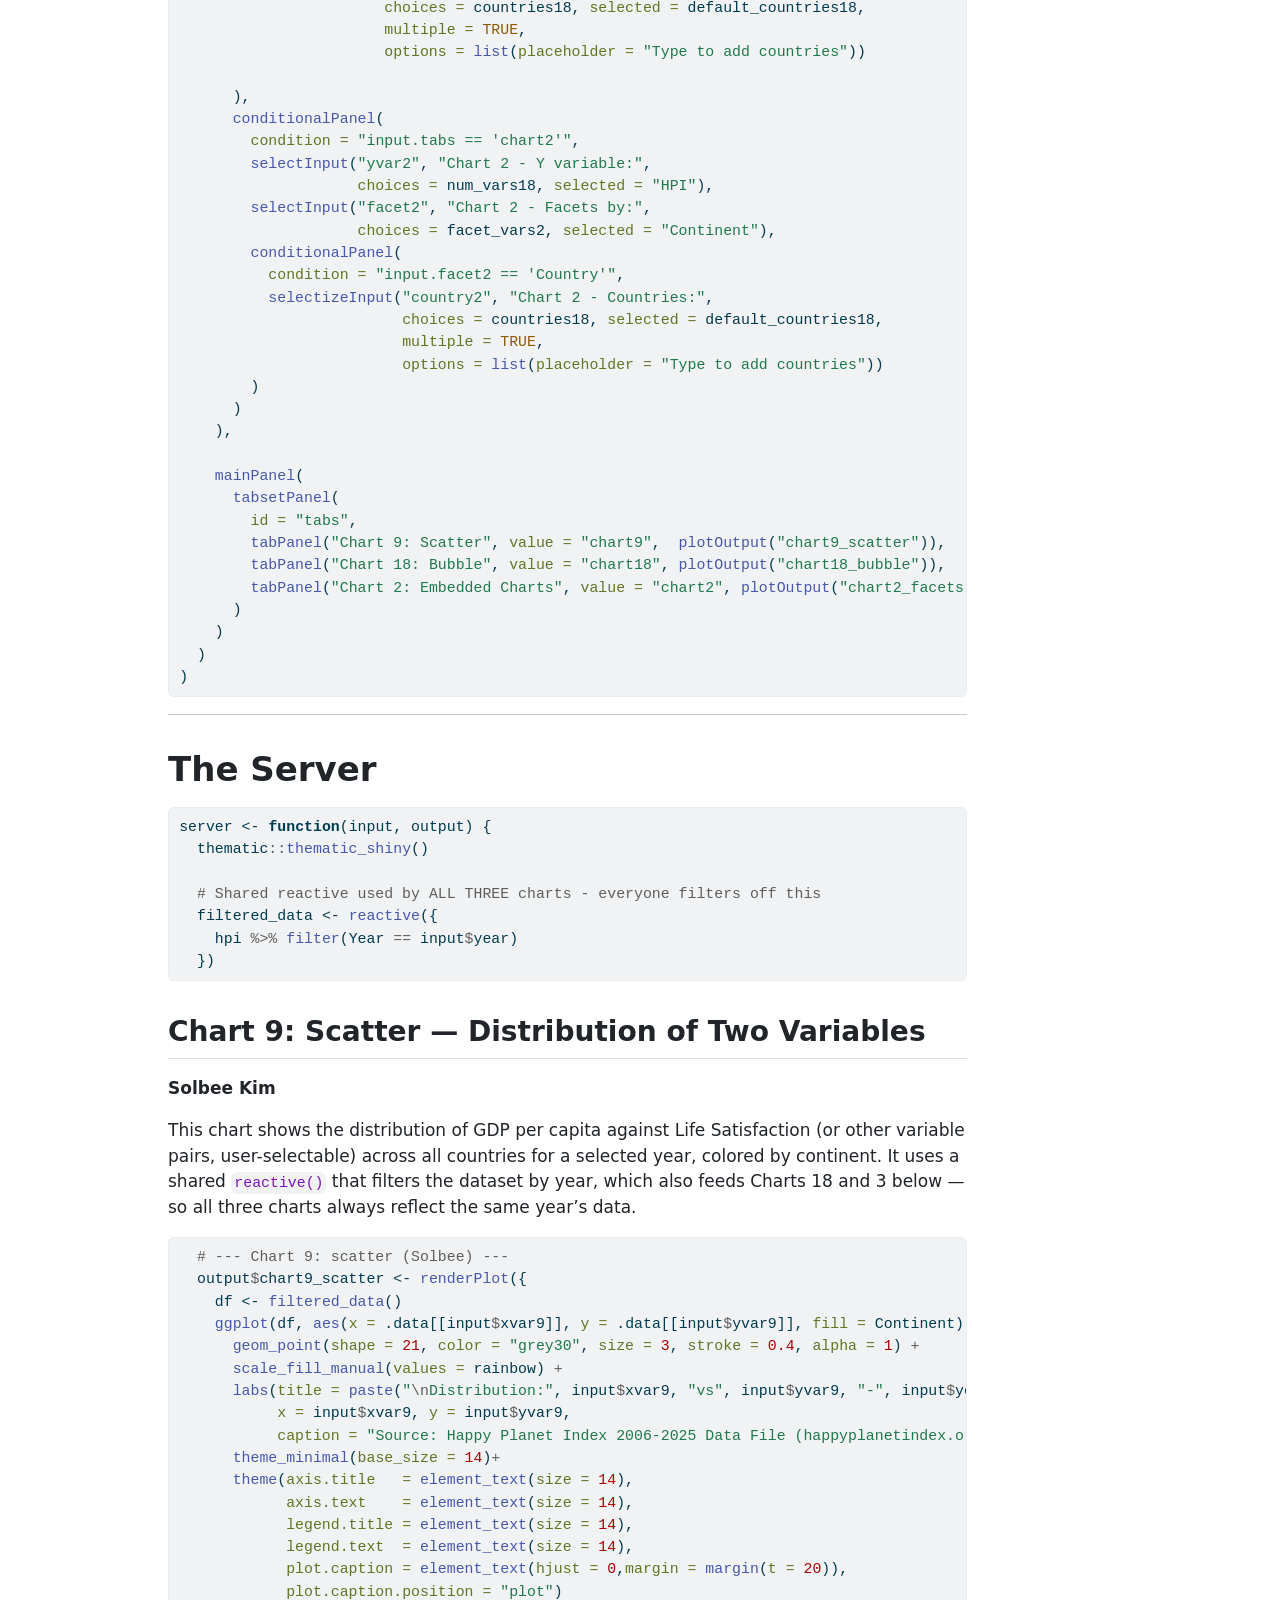
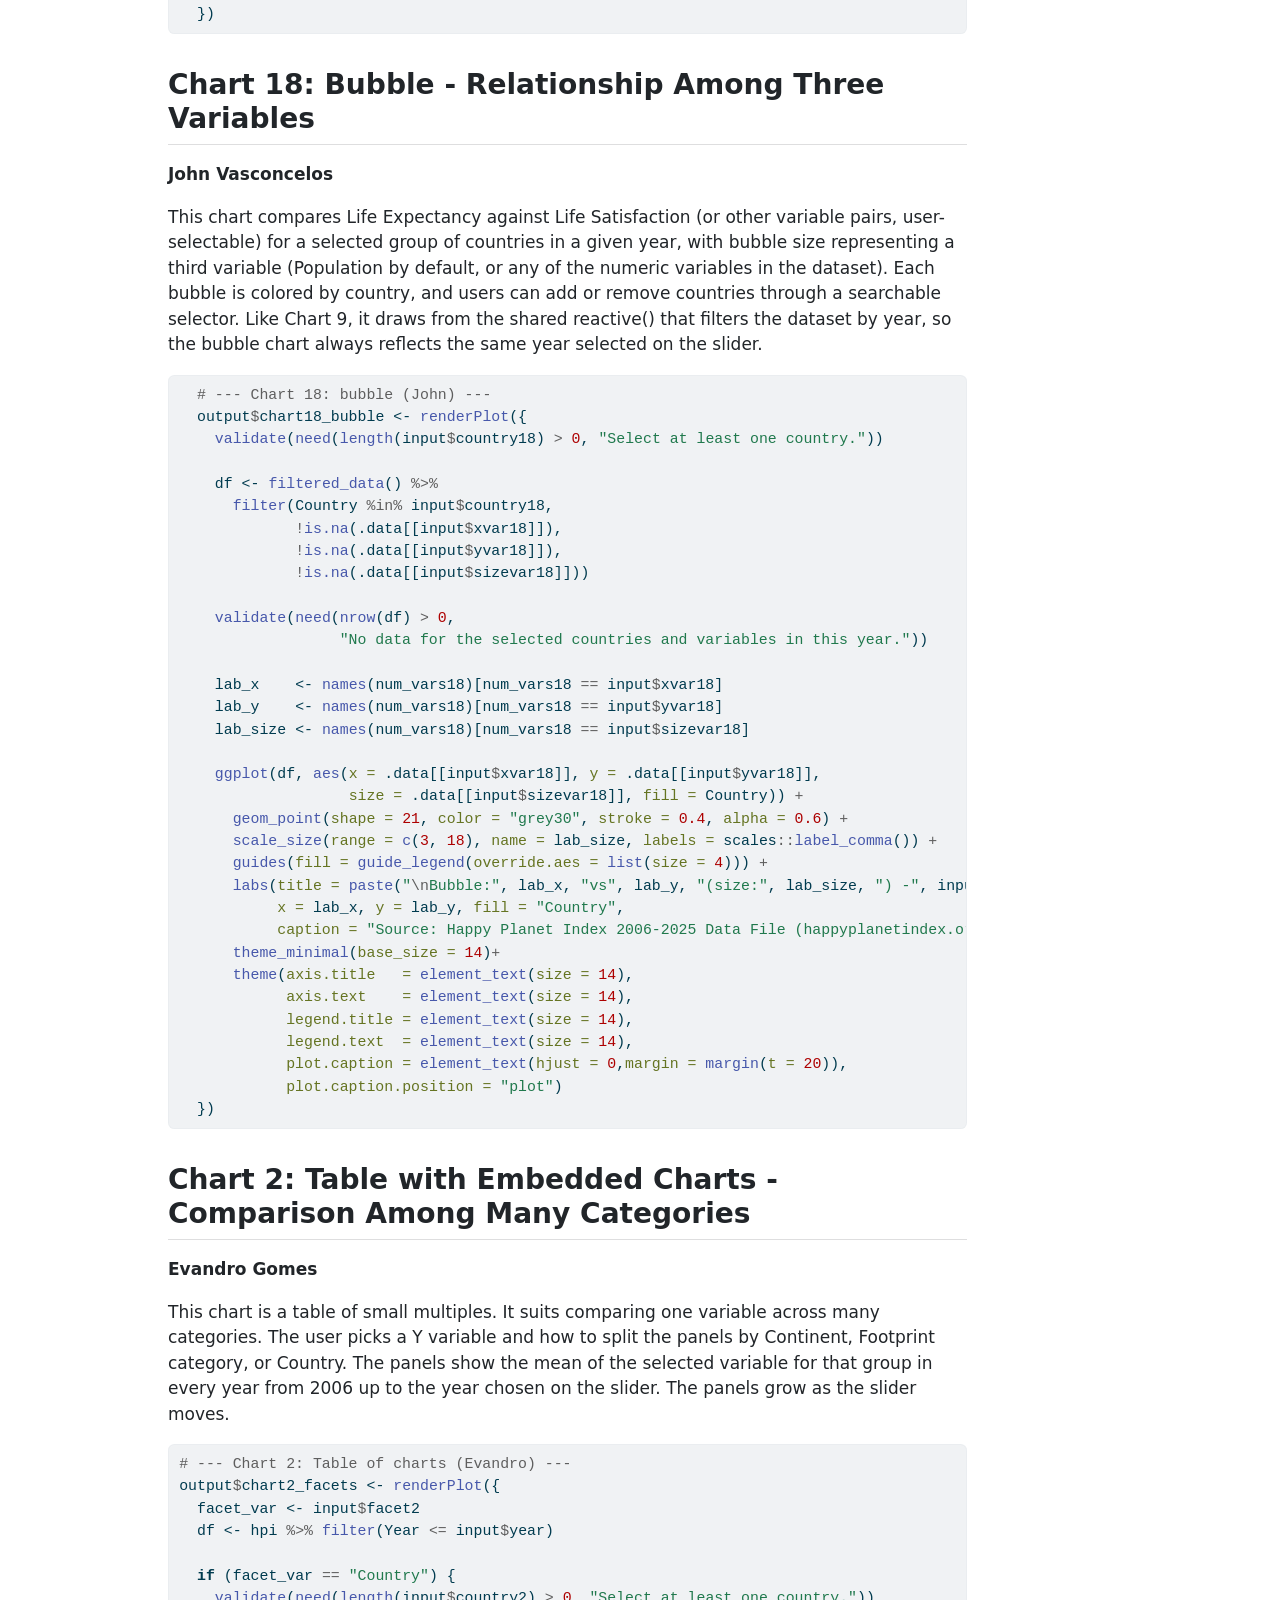
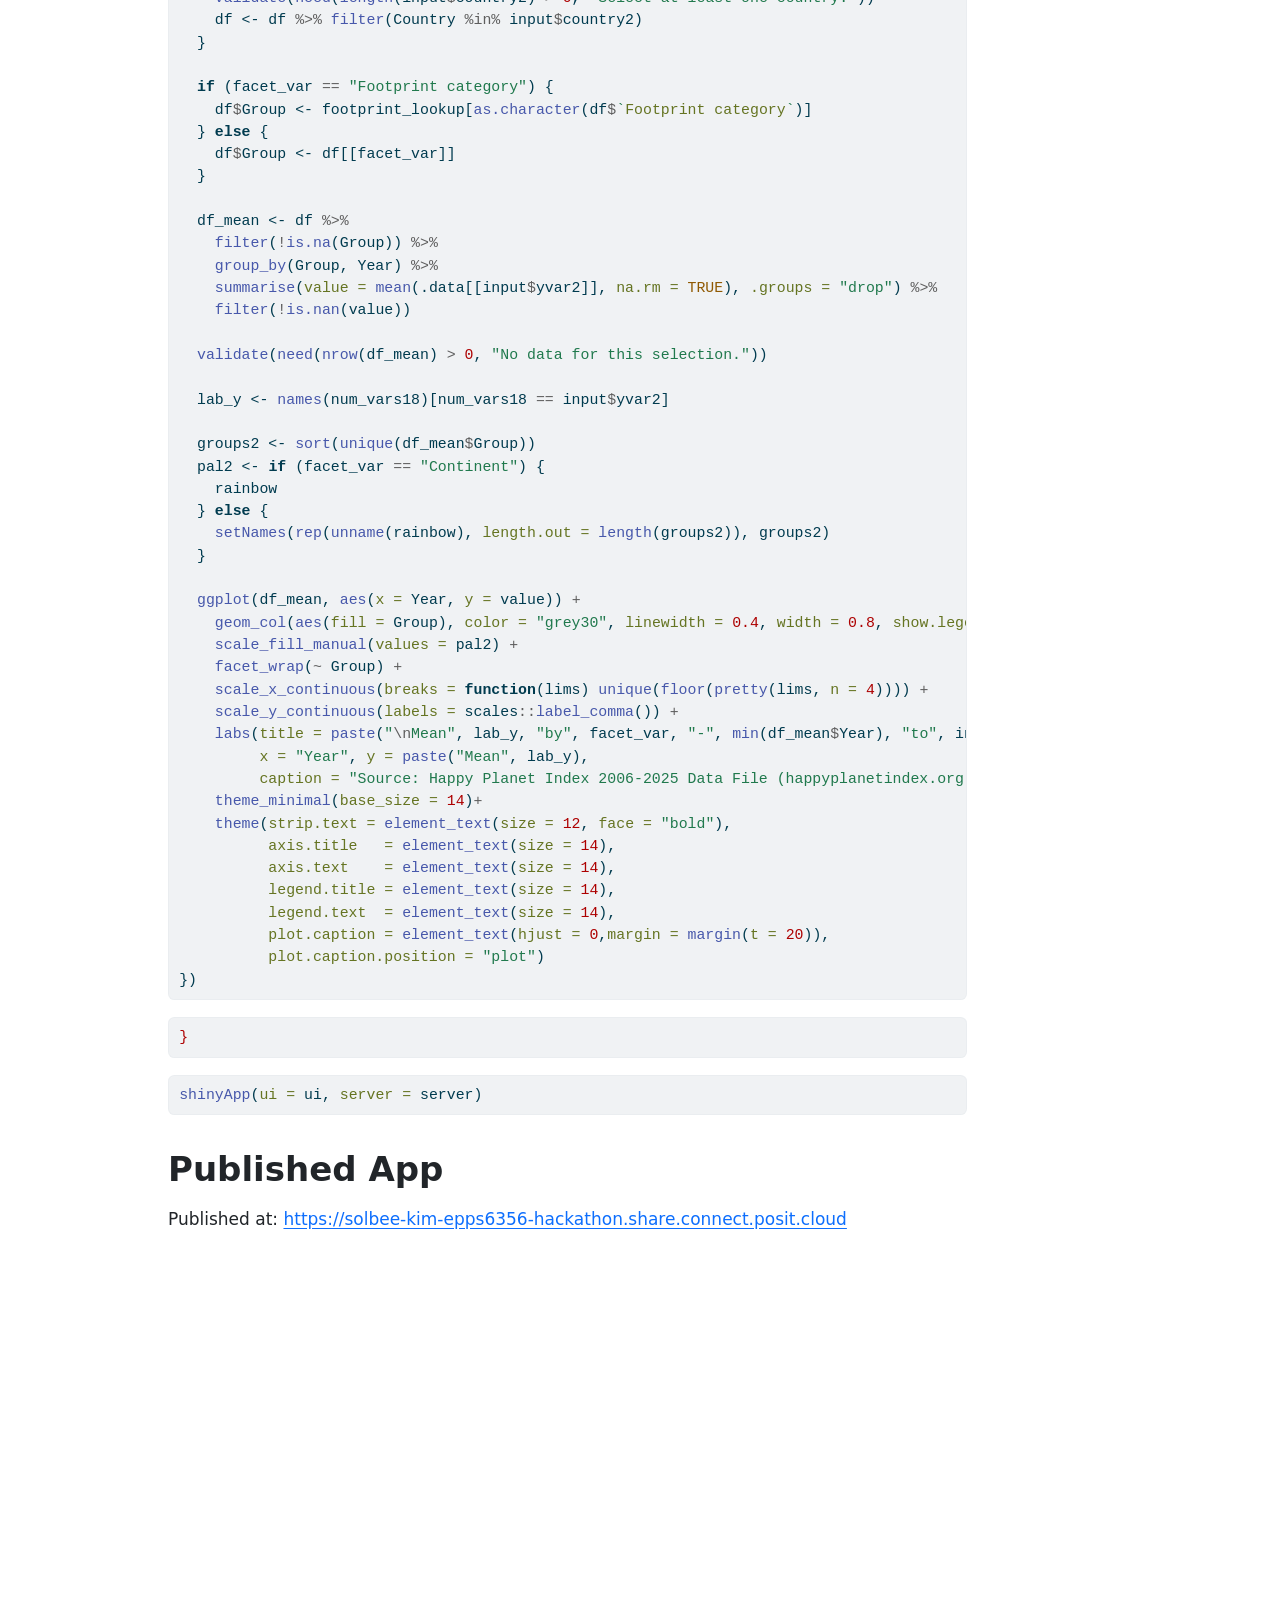
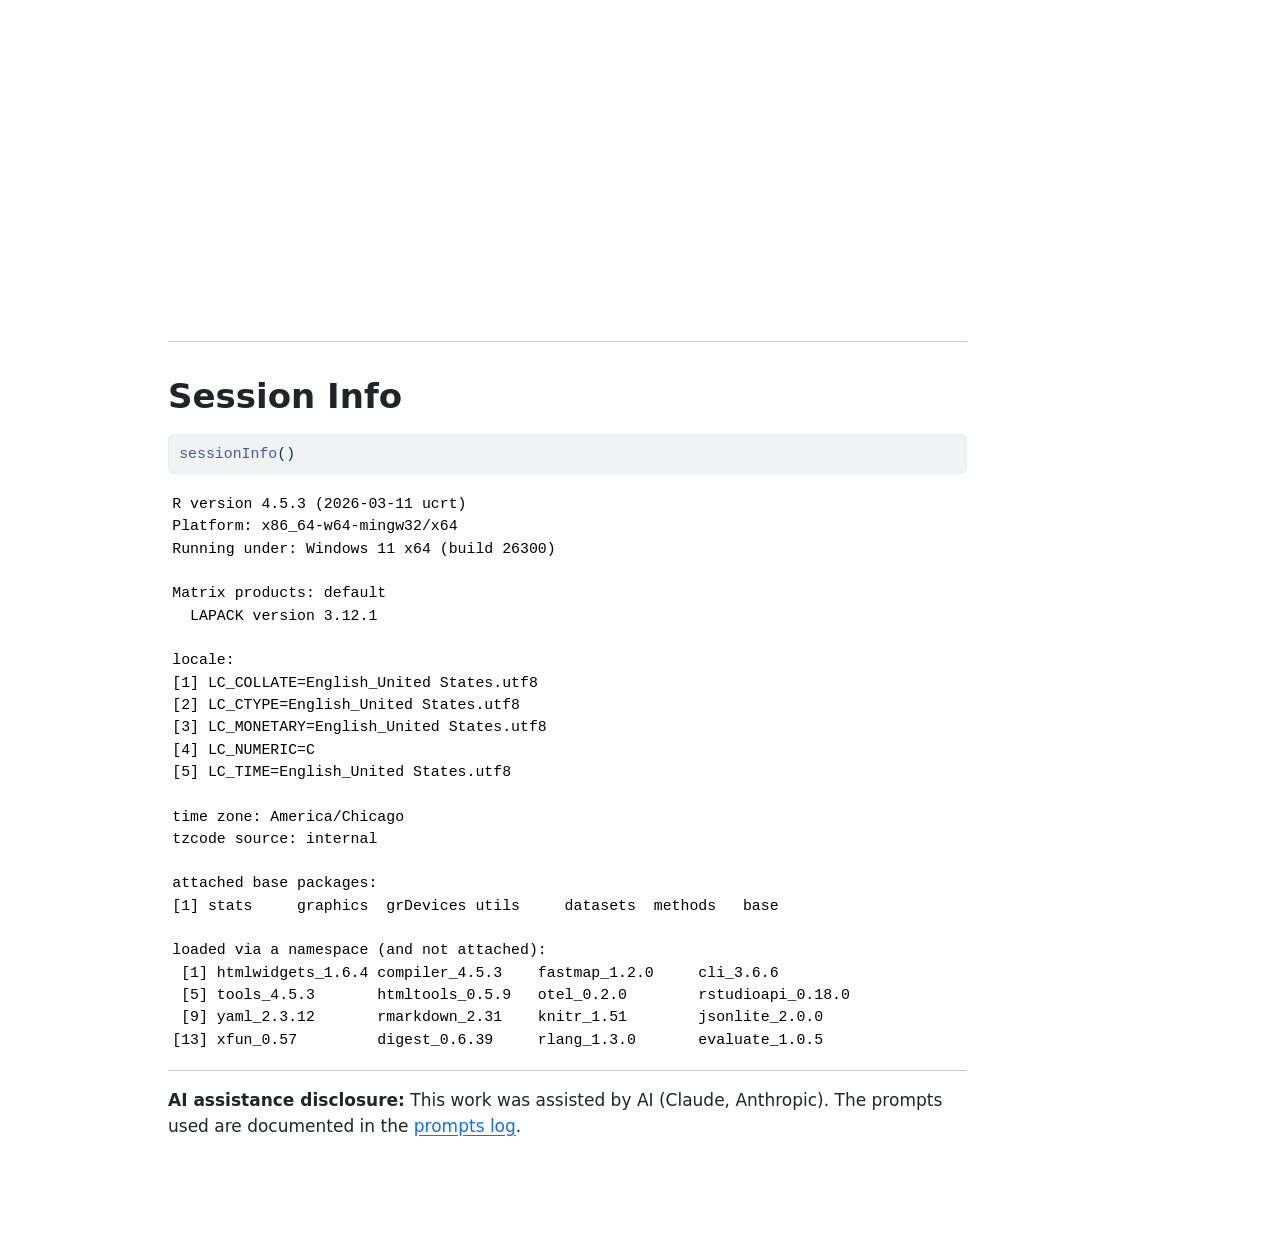
==== commit 55cdee5a: "fixed link" ====
--- a/hackathon_2/index.html
+++ b/hackathon_2/index.html
@@ -104,7 +104,6 @@
   <li><a href="#chart-2-table-with-embedded-charts---comparison-among-many-categories" id="toc-chart-2-table-with-embedded-charts---comparison-among-many-categories" class="nav-link" data-scroll-target="#chart-2-table-with-embedded-charts---comparison-among-many-categories">Chart 2: Table with Embedded Charts - Comparison Among Many Categories</a></li>
   </ul></li>
   <li><a href="#published-app" id="toc-published-app" class="nav-link" data-scroll-target="#published-app">Published App</a></li>
-  <li><a href="#synergy" id="toc-synergy" class="nav-link" data-scroll-target="#synergy">Synergy</a></li>
   <li><a href="#session-info" id="toc-session-info" class="nav-link" data-scroll-target="#session-info">Session Info</a></li>
   </ul>
 </nav>
@@ -451,10 +450,7 @@
 <p>Published at: <a href="https://solbee-kim-epps6356-hackathon.share.connect.posit.cloud" class="uri">https://solbee-kim-epps6356-hackathon.share.connect.posit.cloud</a></p>
 <iframe src="https://solbee-kim-epps6356-hackathon.share.connect.posit.cloud" width="100%" height="650" style="border: none;">
 </iframe>
-</section>
-<section id="synergy" class="level1">
-<h1>Synergy</h1>
-<p>The team’s full synergy report is here: <a href="https://github.com/SolB-Kim/epps6356-hackathon/blob/main/hackathon_2/synergy_2.Rmd">Synergy report</a>.</p>
+<hr>
 </section>
 <section id="session-info" class="level1">
 <h1>Session Info</h1>
